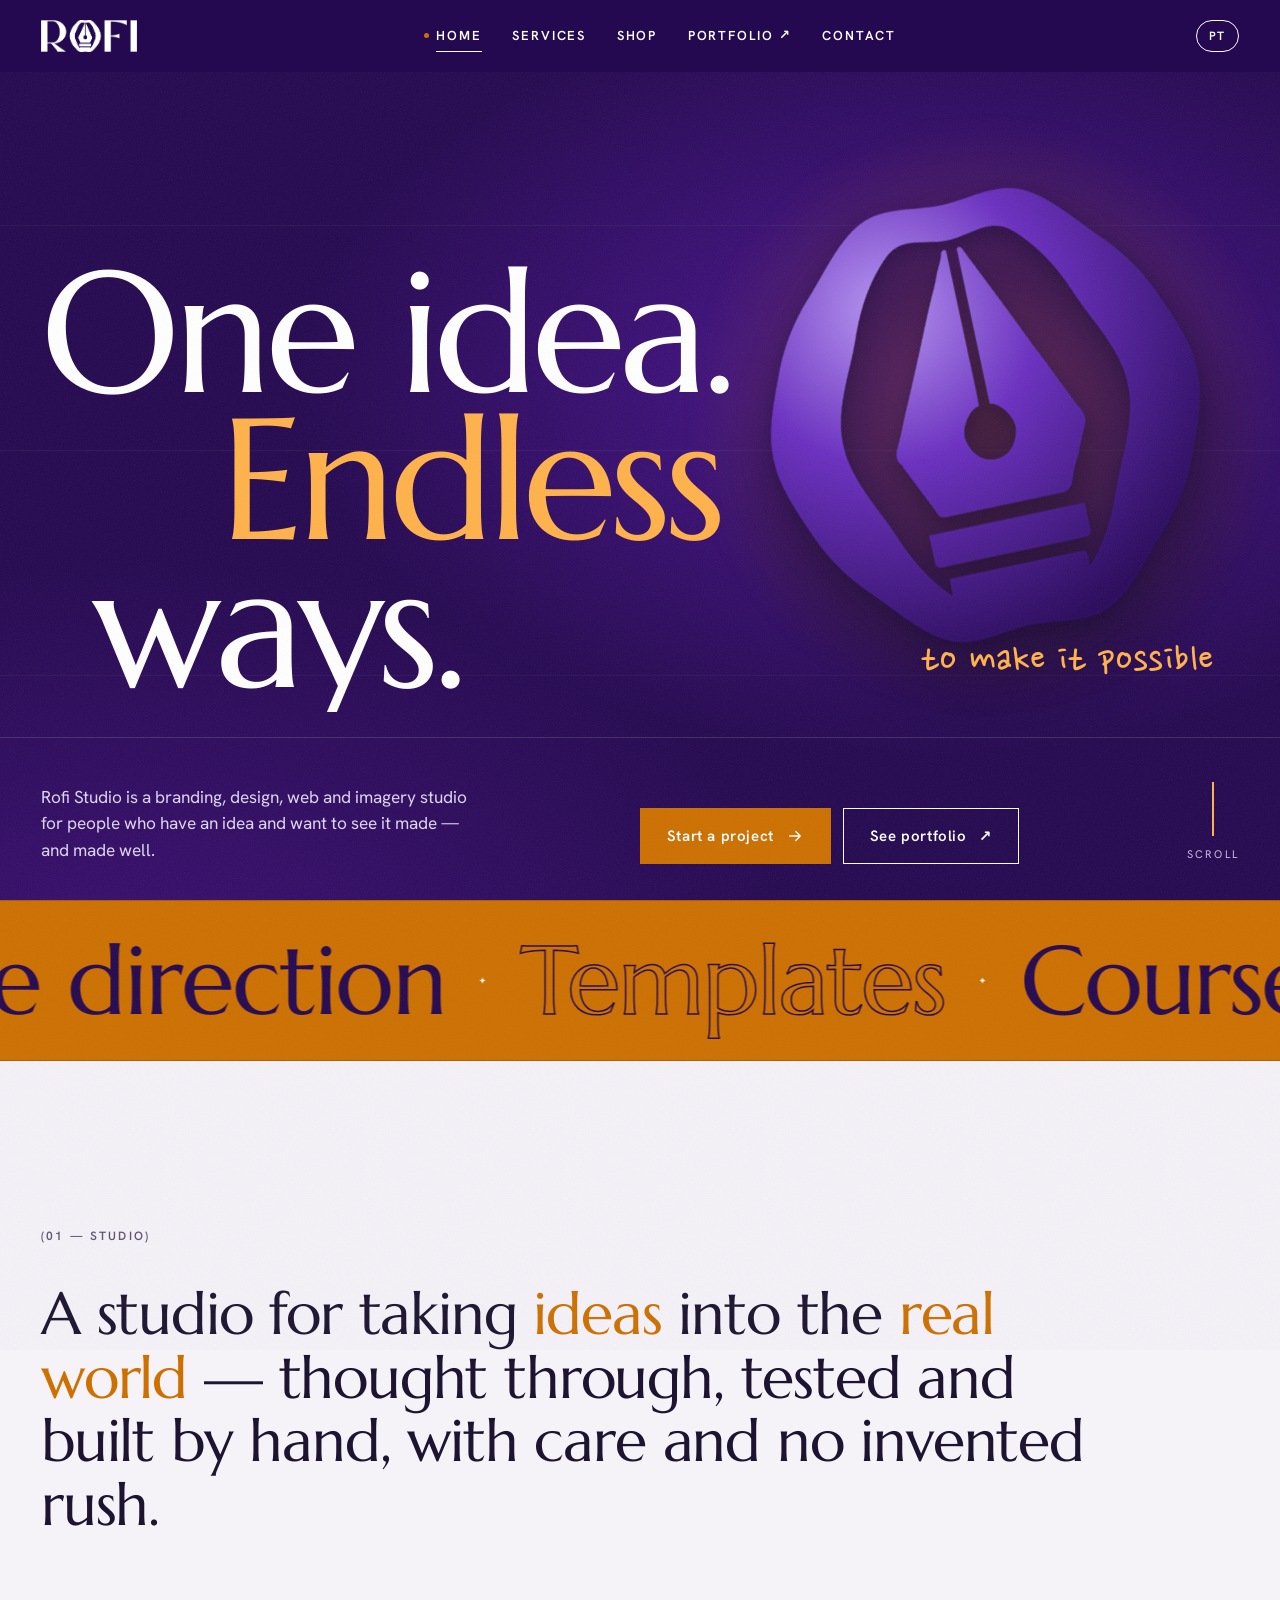
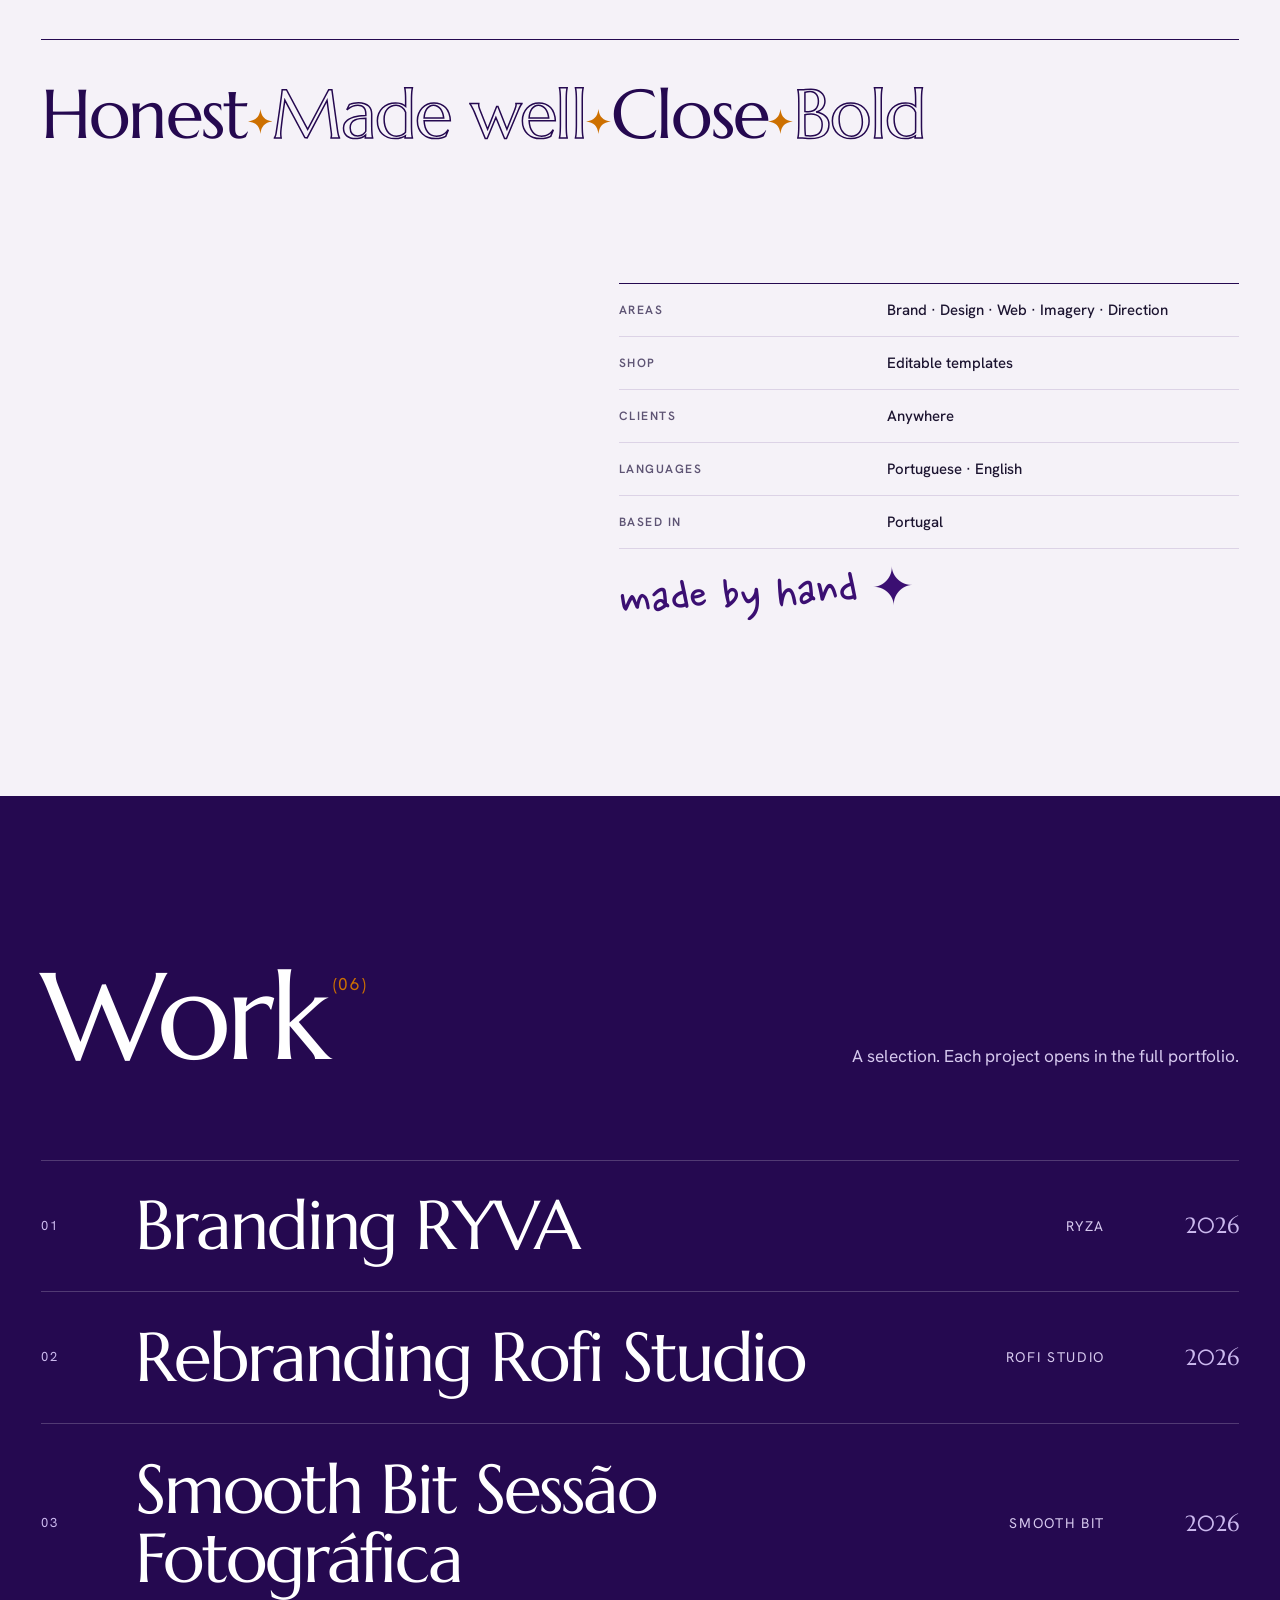
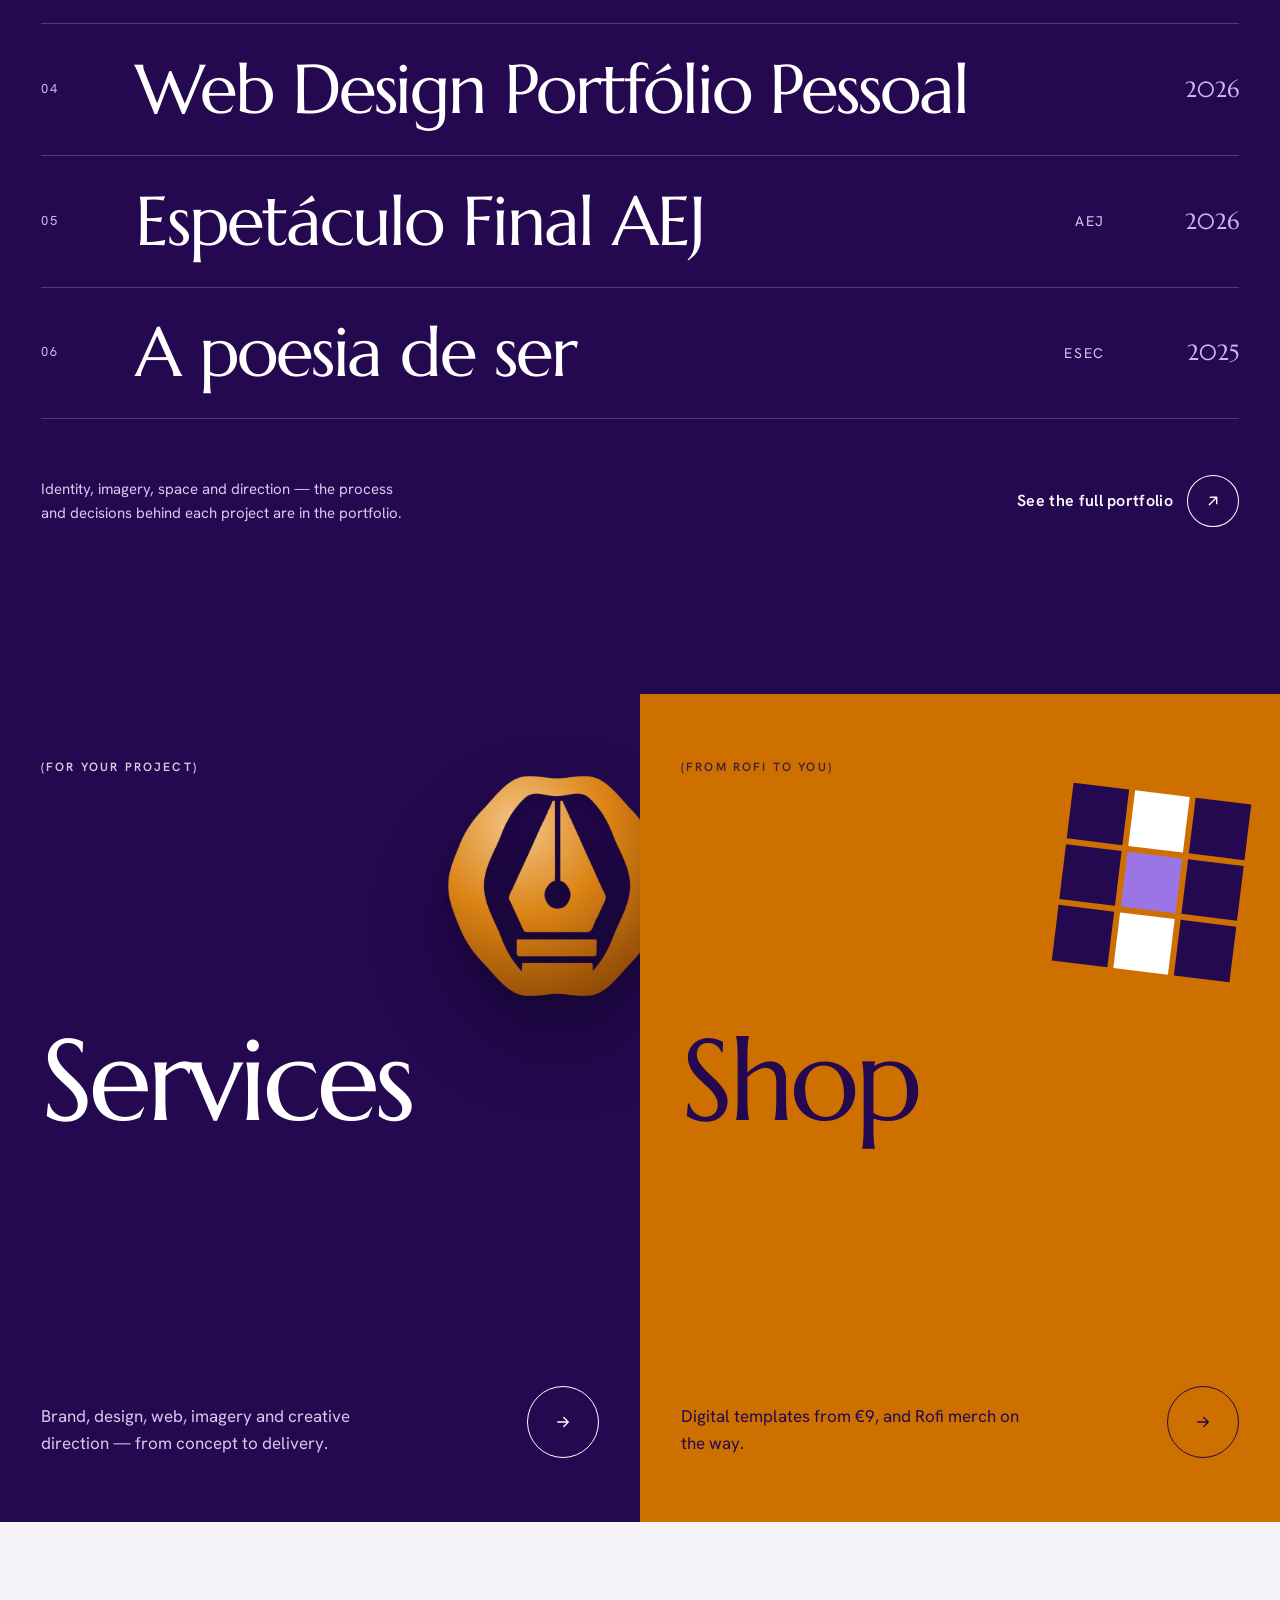
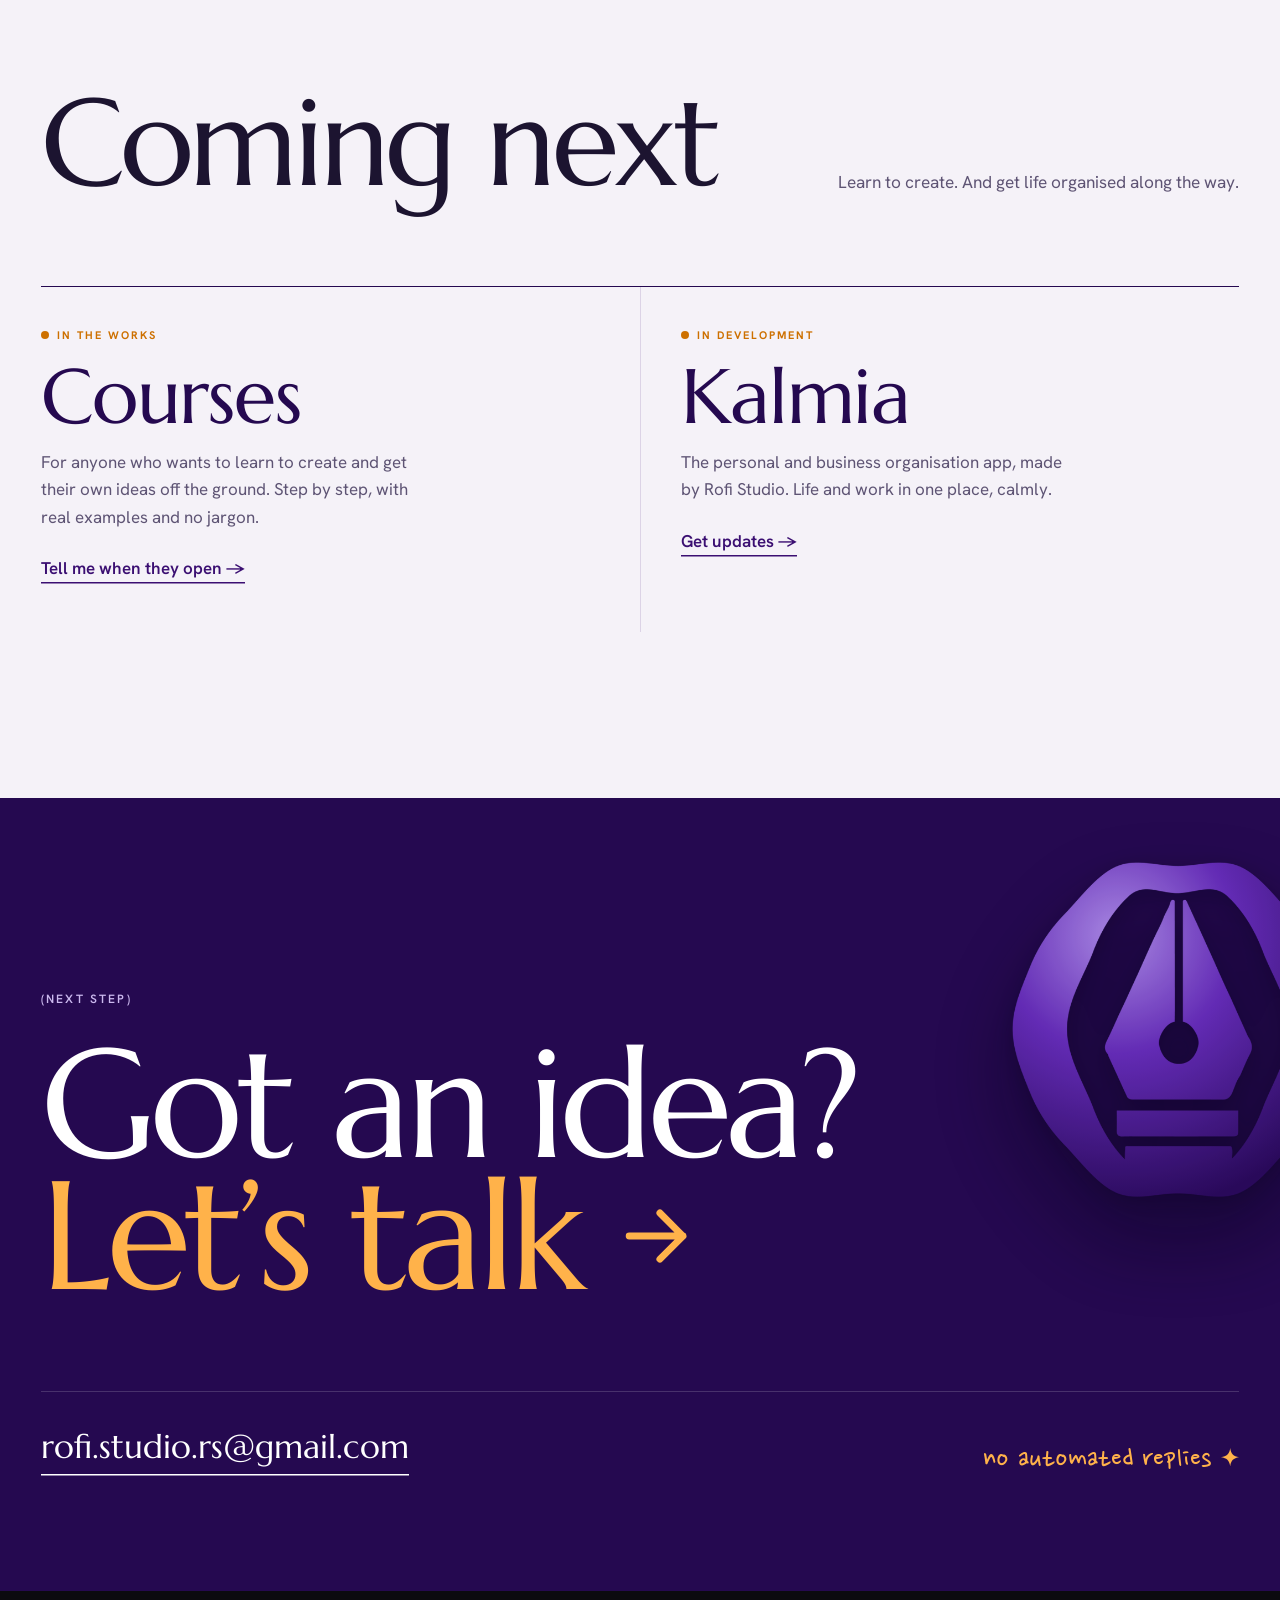
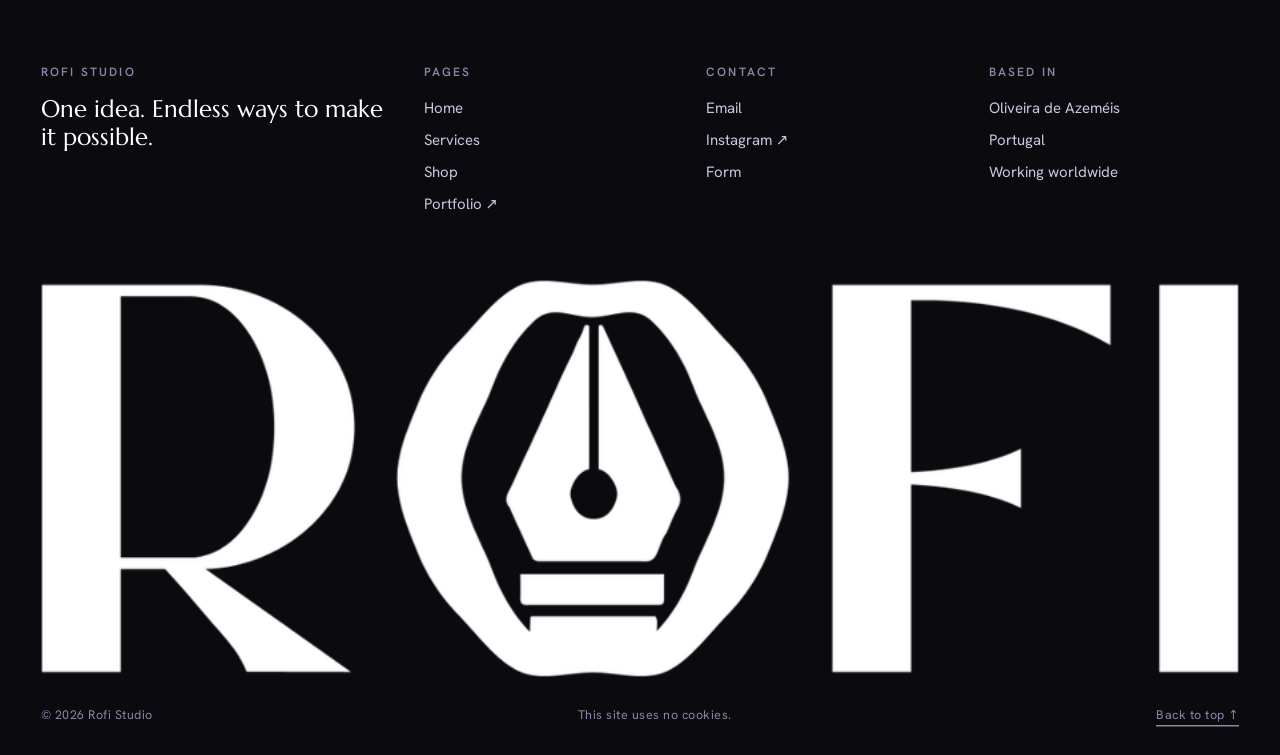
==== index.html @ 5f757df0 "Usar o email do estúdio: rofi.studio.rs@gmail.com Co-Authored-By: Claude Opus 5.5 <noreply@anthropic" ====
<!doctype html>
<html lang="pt" data-pagina="inicio">
<head>
  <meta charset="utf-8">
  <meta name="viewport" content="width=device-width, initial-scale=1, viewport-fit=cover">
  <title>Rofi Studio · Design, marca e web</title>
  <meta name="description" content="Rofi Studio é um estúdio de design, marca e web para quem tem uma ideia e a quer ver feita — e bem feita.">
  <meta name="theme-color" content="#250950">

  <meta property="og:type" content="website">
  <meta property="og:site_name" content="Rofi Studio">
  <meta property="og:title" content="Rofi Studio · Design, marca e web">
  <meta property="og:description" content="Rofi Studio é um estúdio de design, marca e web para quem tem uma ideia e a quer ver feita — e bem feita.">
  <meta property="og:image" content="https://rofistudios.com/assets/og-image.jpg">
  <meta name="twitter:card" content="summary_large_image">

  <link rel="icon" type="image/png" sizes="32x32" href="assets/favicon-32.png">
  <link rel="apple-touch-icon" href="assets/apple-touch-icon.png">

  <link rel="preconnect" href="https://fonts.googleapis.com">
  <link rel="preconnect" href="https://fonts.gstatic.com" crossorigin>
  <link rel="stylesheet" href="https://fonts.googleapis.com/css2?family=Marcellus&family=Hanken+Grotesk:wght@400;500;600;700&family=Nanum+Pen+Script&display=swap">
  <link rel="stylesheet" href="css/style.css">
  <script src="js/main.js" defer></script>
</head>
<body>

<svg width="0" height="0" style="position:absolute" aria-hidden="true">
  <defs>
    <symbol id="spark" viewBox="0 0 24 24"><path fill="currentColor" d="M12 0C12.9 7.6 16.4 11.1 24 12 16.4 12.9 12.9 16.4 12 24 11.1 16.4 7.6 12.9 0 12 7.6 11.1 11.1 7.6 12 0Z"/></symbol>
    <symbol id="seta" viewBox="0 0 24 24"><path fill="none" stroke="currentColor" stroke-width="1.8" stroke-linecap="round" stroke-linejoin="round" d="M5 12h14M13 6l6 6-6 6"/></symbol>
  </defs>
</svg>

<a class="skip" href="#main"><span data-l="pt">Saltar para o conteúdo</span><span data-l="en">Skip to content</span></a>

<header class="topo" id="topo" data-tema="escuro">
  <div class="topo-in">
    <a href="index.html" class="marca" aria-label="Rofi Studio — início"><span class="logo word" aria-hidden="true"></span></a>
    <nav class="menu" id="menu" aria-label="Principal">
      <a href="index.html" aria-current="page"><span class="m-n">01</span><span data-l="pt">Início</span><span data-l="en">Home</span></a>
      <a href="servicos.html"><span class="m-n">02</span><span data-l="pt">Serviços</span><span data-l="en">Services</span></a>
      <a href="loja.html"><span class="m-n">03</span><span data-l="pt">Loja</span><span data-l="en">Shop</span></a>
      <a href="https://portfoliorenatasofia.framer.website" target="_blank" rel="noopener"><span class="m-n">04</span>Portfolio <span class="seta-ext" aria-hidden="true">↗</span></a>
      <a href="contacto.html"><span class="m-n">05</span><span data-l="pt">Contacto</span><span data-l="en">Contact</span></a>
    </nav>
    <div class="topo-acoes">
      <button class="lingua" type="button" id="lingua" aria-label="Switch to English"><span class="on-pt">EN</span><span class="on-en">PT</span></button>
      <button class="burger" type="button" id="burger" aria-expanded="false" aria-controls="menu" aria-label="Menu"><span></span><span></span></button>
    </div>
  </div>
</header>

<div class="cursor" id="cursor" aria-hidden="true"><span><span data-l="pt">Ver</span><span data-l="en">View</span></span></div>

<main id="main">

<!-- ============ HERO ============ -->
<section class="hero" data-tema="escuro" data-hero>
  <div class="hero-fundo" aria-hidden="true"></div>
  <div class="hero-nib" data-tilt aria-hidden="true">
    <div class="hero-halo"></div>
    <div class="nib3d"><span class="logo sym"></span></div>
  </div>

  <h1 class="hero-titulo">
    <span data-l="pt"><span class="linha"><span>Uma ideia.</span></span><span class="linha l2"><span>Infinitas</span></span><span class="linha l3"><span>formas.</span></span></span>
    <span data-l="en"><span class="linha"><span>One idea.</span></span><span class="linha l2"><span>Endless</span></span><span class="linha l3"><span>ways.</span></span></span>
    <span class="mao entra"><span data-l="pt">de a tornar possível</span><span data-l="en">to make it possible</span></span>
  </h1>

  <div class="hero-base entra">
    <p class="lead"><span data-l="pt">A Rofi Studio é um estúdio de marca, design, web e imagem para quem tem uma ideia e a quer ver feita — e bem feita.</span><span data-l="en">Rofi Studio is a branding, design, web and imagery studio for people who have an idea and want to see it made — and made well.</span></p>
    <div class="hero-cta">
      <a href="contacto.html" class="btn btn-laranja"><span data-l="pt">Começar um projeto</span><span data-l="en">Start a project</span> <svg class="i" aria-hidden="true"><use href="#seta"/></svg></a>
      <a href="https://portfoliorenatasofia.framer.website" target="_blank" rel="noopener" class="btn btn-contorno"><span data-l="pt">Ver portfolio</span><span data-l="en">See portfolio</span> <span aria-hidden="true">↗</span></a>
    </div>
    <div class="scroll-ind" aria-hidden="true"><i></i>scroll</div>
  </div>
</section>

<div class="faixa" data-tema="laranja" aria-hidden="true">
  <div class="faixa-pista" data-faixa>
    <div class="faixa-grupo"><span class="faixa-item"><span data-l="pt">Marca</span><span data-l="en">Brand</span></span><svg class="spark" aria-hidden="true"><use href="#spark"/></svg><span class="faixa-item contorno"><span data-l="pt">Design</span><span data-l="en">Design</span></span><svg class="spark" aria-hidden="true"><use href="#spark"/></svg><span class="faixa-item"><span data-l="pt">Web</span><span data-l="en">Web</span></span><svg class="spark" aria-hidden="true"><use href="#spark"/></svg><span class="faixa-item contorno"><span data-l="pt">Imagem</span><span data-l="en">Imagery</span></span><svg class="spark" aria-hidden="true"><use href="#spark"/></svg><span class="faixa-item"><span data-l="pt">Direção criativa</span><span data-l="en">Creative direction</span></span><svg class="spark" aria-hidden="true"><use href="#spark"/></svg><span class="faixa-item contorno"><span data-l="pt">Templates</span><span data-l="en">Templates</span></span><svg class="spark" aria-hidden="true"><use href="#spark"/></svg><span class="faixa-item"><span data-l="pt">Cursos</span><span data-l="en">Courses</span></span><svg class="spark" aria-hidden="true"><use href="#spark"/></svg></div><div class="faixa-grupo"><span class="faixa-item"><span data-l="pt">Marca</span><span data-l="en">Brand</span></span><svg class="spark" aria-hidden="true"><use href="#spark"/></svg><span class="faixa-item contorno"><span data-l="pt">Design</span><span data-l="en">Design</span></span><svg class="spark" aria-hidden="true"><use href="#spark"/></svg><span class="faixa-item"><span data-l="pt">Web</span><span data-l="en">Web</span></span><svg class="spark" aria-hidden="true"><use href="#spark"/></svg><span class="faixa-item contorno"><span data-l="pt">Imagem</span><span data-l="en">Imagery</span></span><svg class="spark" aria-hidden="true"><use href="#spark"/></svg><span class="faixa-item"><span data-l="pt">Direção criativa</span><span data-l="en">Creative direction</span></span><svg class="spark" aria-hidden="true"><use href="#spark"/></svg><span class="faixa-item contorno"><span data-l="pt">Templates</span><span data-l="en">Templates</span></span><svg class="spark" aria-hidden="true"><use href="#spark"/></svg><span class="faixa-item"><span data-l="pt">Cursos</span><span data-l="en">Courses</span></span><svg class="spark" aria-hidden="true"><use href="#spark"/></svg></div>
  </div>
</div>

<!-- ============ ESTÚDIO / MANIFESTO ============ -->
<section class="sec manifesto wrap" data-tema="claro" id="estudio">
  <span class="rotulo par"><span data-l="pt">01 — Estúdio</span><span data-l="en">01 — Studio</span></span>
  <p class="manifesto-txt" data-palavras>
    <span data-l="pt">Um estúdio para levar <b>ideias</b> até ao <b>mundo real</b> — pensadas, experimentadas e construídas à mão, com cuidado e sem pressa inventada.</span><span data-l="en">A studio for taking <b>ideas</b> into the <b>real world</b> — thought through, tested and built by hand, with care and no invented rush.</span>
  </p>

  <p class="valores-linha rv" aria-label="Valores">
    <span data-l="pt">Honesta<svg class="spark" aria-hidden="true"><use href="#spark"/></svg><span class="ct">Com qualidade</span><svg class="spark" aria-hidden="true"><use href="#spark"/></svg>Próxima<svg class="spark" aria-hidden="true"><use href="#spark"/></svg><span class="ct">Ousada</span></span><span data-l="en">Honest<svg class="spark" aria-hidden="true"><use href="#spark"/></svg><span class="ct">Made well</span><svg class="spark" aria-hidden="true"><use href="#spark"/></svg>Close<svg class="spark" aria-hidden="true"><use href="#spark"/></svg><span class="ct">Bold</span></span>
  </p>

  <div class="manifesto-grade">
    <div class="rv">
      <dl class="ficha">
        <div><dt><span data-l="pt">Áreas</span><span data-l="en">Areas</span></dt><dd><span data-l="pt">Marca · Design · Web · Imagem · Direção</span><span data-l="en">Brand · Design · Web · Imagery · Direction</span></dd></div>
        <div><dt><span data-l="pt">Loja</span><span data-l="en">Shop</span></dt><dd><span data-l="pt">Templates editáveis</span><span data-l="en">Editable templates</span></dd></div>
        <div><dt><span data-l="pt">Clientes</span><span data-l="en">Clients</span></dt><dd><span data-l="pt">Em qualquer país</span><span data-l="en">Anywhere</span></dd></div>
        <div><dt><span data-l="pt">Línguas</span><span data-l="en">Languages</span></dt><dd><span data-l="pt">Português · Inglês</span><span data-l="en">Portuguese · English</span></dd></div>
        <div><dt><span data-l="pt">Base</span><span data-l="en">Based in</span></dt><dd>Portugal</dd></div>
      </dl>
      <span class="mao assina"><span data-l="pt">feito à mão ✦</span><span data-l="en">made by hand ✦</span></span>
    </div>
  </div>
</section>

<!-- ============ TRABALHO ============ -->
<section class="sec trabalho wrap" data-tema="escuro" id="trabalho">
  <div class="sec-cab">
    <h2 class="sec-titulo rv"><span data-l="pt">Trabalho</span><span data-l="en">Work</span><sup id="proj-total">(06)</sup></h2>
    <p class="lead rv"><span data-l="pt">Uma seleção. Cada projeto abre no portfolio completo.</span><span data-l="en">A selection. Each project opens in the full portfolio.</span></p>
  </div>
  <ul class="projetos" id="projetos">
      <li><a class="proj rv" href="https://portfoliorenatasofia.framer.website/trabalhos/branding-ryva" target="_blank" rel="noopener" data-img="https://framerusercontent.com/images/N3KmgN2YVty2j3d4TCJsdJpMw4.jpg?width=2100&height=1250" data-sf="0" data-nome="Branding RYVA">
        <span class="proj-n">01</span>
        <span class="proj-nome">Branding RYVA</span>
        <span class="proj-cli">RYZA</span>
        <span class="proj-ano">2026</span>
        <span class="proj-thumb" aria-hidden="true"><img src="https://framerusercontent.com/images/N3KmgN2YVty2j3d4TCJsdJpMw4.jpg?width=2100&height=1250" alt="" onload="this.parentNode.classList.add('ok')" onerror="this.parentNode.remove()"></span>
      </a></li>
      <li><a class="proj rv" href="https://portfoliorenatasofia.framer.website/trabalhos/rebranding-rofi-studio" target="_blank" rel="noopener" data-img="https://framerusercontent.com/images/7igtA5cpIRE30ThVAf9Gwgc.png?width=1502&height=1047" data-sf="1" data-nome="Rebranding Rofi Studio">
        <span class="proj-n">02</span>
        <span class="proj-nome">Rebranding Rofi Studio</span>
        <span class="proj-cli">ROFI STUDIO</span>
        <span class="proj-ano">2026</span>
        <span class="proj-thumb" aria-hidden="true"><img src="https://framerusercontent.com/images/7igtA5cpIRE30ThVAf9Gwgc.png?width=1502&height=1047" alt="" onload="this.parentNode.classList.add('ok')" onerror="this.parentNode.remove()"></span>
      </a></li>
      <li><a class="proj rv" href="https://portfoliorenatasofia.framer.website/trabalhos/smooth-bit-sess%C3%A3o-fotogr%C3%A1fica" target="_blank" rel="noopener" data-img="https://framerusercontent.com/images/0kczSGNN7tO1MlrxrAd79JEoqKQ.png?width=3465&height=5197" data-sf="2" data-nome="Smooth Bit Sessão Fotográfica">
        <span class="proj-n">03</span>
        <span class="proj-nome">Smooth Bit Sessão Fotográfica</span>
        <span class="proj-cli">Smooth Bit</span>
        <span class="proj-ano">2026</span>
        <span class="proj-thumb" aria-hidden="true"><img src="https://framerusercontent.com/images/0kczSGNN7tO1MlrxrAd79JEoqKQ.png?width=3465&height=5197" alt="" onload="this.parentNode.classList.add('ok')" onerror="this.parentNode.remove()"></span>
      </a></li>
      <li><a class="proj rv" href="https://portfoliorenatasofia.framer.website/trabalhos/web-design-portf%C3%B3lio-pessoal" target="_blank" rel="noopener" data-img="https://framerusercontent.com/images/1mCaH7WMS4WavHiuj3KrHyPPNY.jpg?width=1616&height=1264" data-sf="3" data-nome="Web Design Portfólio Pessoal">
        <span class="proj-n">04</span>
        <span class="proj-nome">Web Design Portfólio Pessoal</span>
        <span class="proj-cli"></span>
        <span class="proj-ano">2026</span>
        <span class="proj-thumb" aria-hidden="true"><img src="https://framerusercontent.com/images/1mCaH7WMS4WavHiuj3KrHyPPNY.jpg?width=1616&height=1264" alt="" onload="this.parentNode.classList.add('ok')" onerror="this.parentNode.remove()"></span>
      </a></li>
      <li><a class="proj rv" href="https://portfoliorenatasofia.framer.website/trabalhos/espet%C3%A1culo-final-aej" target="_blank" rel="noopener" data-img="https://framerusercontent.com/images/TTc5IaSW4tPL6kYFdLKhCrPWwo.jpeg?width=1600&height=900" data-sf="4" data-nome="Espetáculo Final AEJ">
        <span class="proj-n">05</span>
        <span class="proj-nome">Espetáculo Final AEJ</span>
        <span class="proj-cli">AEJ</span>
        <span class="proj-ano">2026</span>
        <span class="proj-thumb" aria-hidden="true"><img src="https://framerusercontent.com/images/TTc5IaSW4tPL6kYFdLKhCrPWwo.jpeg?width=1600&height=900" alt="" onload="this.parentNode.classList.add('ok')" onerror="this.parentNode.remove()"></span>
      </a></li>
      <li><a class="proj rv" href="https://portfoliorenatasofia.framer.website/trabalhos/a-poesia-de-ser" target="_blank" rel="noopener" data-img="https://framerusercontent.com/images/leFeuOyzMDCYKJ9ry8gRwAnWOqk.jpg?width=4854&height=2730" data-sf="5" data-nome="A poesia de ser">
        <span class="proj-n">06</span>
        <span class="proj-nome">A poesia de ser</span>
        <span class="proj-cli">ESEC</span>
        <span class="proj-ano">2025</span>
        <span class="proj-thumb" aria-hidden="true"><img src="https://framerusercontent.com/images/leFeuOyzMDCYKJ9ry8gRwAnWOqk.jpg?width=4854&height=2730" alt="" onload="this.parentNode.classList.add('ok')" onerror="this.parentNode.remove()"></span>
      </a></li>
  </ul>
  <div class="trabalho-fim rv">
    <p><span data-l="pt">Identidade, imagem, espaço e direção — o processo e as decisões de cada projeto estão no portfolio.</span><span data-l="en">Identity, imagery, space and direction — the process and decisions behind each project are in the portfolio.</span></p>
    <a class="link-seta externo" href="https://portfoliorenatasofia.framer.website" target="_blank" rel="noopener"><span data-l="pt">Ver o portfolio completo</span><span data-l="en">See the full portfolio</span><span class="circ"><svg class="i" aria-hidden="true"><use href="#seta"/></svg></span></a>
  </div>
  <div class="preview" id="preview" aria-hidden="true"></div>
</section>

<!-- ============ PORTAS ============ -->
<section class="portas" aria-label="Serviços e loja">
  <a class="porta p-serv" href="servicos.html" data-tema="escuro" data-cursor="Ver">
    <span class="rotulo par"><span data-l="pt">Para o seu projeto</span><span data-l="en">For your project</span></span>
    <div class="nib3d laranja" aria-hidden="true"><span class="logo sym"></span></div>
    <div>
      <h2 class="porta-titulo"><span data-l="pt">Serviços</span><span data-l="en">Services</span></h2>
    </div>
    <div class="porta-base">
      <p><span data-l="pt">Marca, design, web, imagem e direção criativa — do conceito à entrega.</span><span data-l="en">Brand, design, web, imagery and creative direction — from concept to delivery.</span></p>
      <span class="circ"><svg class="i" aria-hidden="true"><use href="#seta"/></svg></span>
    </div>
  </a>
  <a class="porta p-loja" href="loja.html" data-tema="laranja">
    <span class="rotulo par"><span data-l="pt">Da Rofi para si</span><span data-l="en">From Rofi to you</span></span>
    <div class="grelha-deco" aria-hidden="true"><span></span><span></span><span></span><span></span><span></span><span></span><span></span><span></span><span></span></div>
    <div>
      <h2 class="porta-titulo"><span data-l="pt">Loja</span><span data-l="en">Shop</span></h2>
    </div>
    <div class="porta-base">
      <p><span data-l="pt">Templates digitais desde 9 € e merch da Rofi a caminho.</span><span data-l="en">Digital templates from €9, and Rofi merch on the way.</span></p>
      <span class="circ"><svg class="i" aria-hidden="true"><use href="#seta"/></svg></span>
    </div>
  </a>
</section>

<!-- ============ A SEGUIR ============ -->
<section class="sec wrap" data-tema="claro">
  <div class="sec-cab">
    <h2 class="sec-titulo rv"><span data-l="pt">A seguir</span><span data-l="en">Coming next</span></h2>
    <p class="lead rv" style="color:var(--suave)"><span data-l="pt">Aprender a criar. E arrumar a vida pelo meio.</span><span data-l="en">Learn to create. And get life organised along the way.</span></p>
  </div>
  <div class="seguir">
    <div class="seguir-item rv">
      <span class="etiqueta"><span data-l="pt">Em preparação</span><span data-l="en">In the works</span></span>
      <h3><span data-l="pt">Cursos</span><span data-l="en">Courses</span></h3>
      <p><span data-l="pt">Para quem quer aprender a criar e a pôr as próprias ideias de pé. Passo a passo, com exemplos reais e sem jargão.</span><span data-l="en">For anyone who wants to learn to create and get their own ideas off the ground. Step by step, with real examples and no jargon.</span></p>
      <a class="sublinha" href="mailto:rofi.studio.rs@gmail.com?subject=Cursos%20Rofi%20Studio%20-%20quero%20saber%20quando%20abrem" data-assunto-en="Rofi Studio courses - let me know when they open"><span data-l="pt">Receber aviso quando abrirem →</span><span data-l="en">Tell me when they open →</span></a>
    </div>
    <div class="seguir-item rv">
      <span class="etiqueta"><span data-l="pt">Em desenvolvimento</span><span data-l="en">In development</span></span>
      <h3>Kalmia</h3>
      <p><span data-l="pt">A app de organização pessoal e de negócio, criada pela Rofi Studio. Para ter a vida e o trabalho no mesmo sítio, com calma.</span><span data-l="en">The personal and business organisation app, made by Rofi Studio. Life and work in one place, calmly.</span></p>
      <a class="sublinha" href="mailto:rofi.studio.rs@gmail.com?subject=Kalmia%20-%20quero%20experimentar" data-assunto-en="Kalmia - I'd like to try it"><span data-l="pt">Receber novidades →</span><span data-l="en">Get updates →</span></a>
    </div>
  </div>
</section>

<!-- ============ CHAMADA FINAL ============ -->
<section class="chamada wrap" data-tema="escuro">
  <div class="nib3d flutua" aria-hidden="true"><span class="logo sym"></span></div>
  <span class="rotulo par rv"><span data-l="pt">Próximo passo</span><span data-l="en">Next step</span></span>
  <h2 class="chamada-titulo rv">
    <span data-l="pt">Tem uma ideia?</span><span data-l="en">Got an idea?</span><br>
    <a href="contacto.html"><span data-l="pt">Vamos conversar</span><span data-l="en">Let’s talk</span><svg aria-hidden="true"><use href="#seta"/></svg></a>
  </h2>
  <div class="chamada-base rv">
    <a class="chamada-mail sublinha" href="mailto:rofi.studio.rs@gmail.com">rofi.studio.rs@gmail.com</a>
    <span class="mao"><span data-l="pt">sem respostas automáticas</span><span data-l="en">no automated replies</span> <svg class="spark" aria-hidden="true"><use href="#spark"/></svg></span>
  </div>
</section>

</main>

<footer class="rodape" data-tema="preto">
  <div class="rodape-grade">
    <div>
      <span class="rotulo">Rofi Studio</span>
      <p><span data-l="pt">Uma ideia. Infinitas formas de a tornar possível.</span><span data-l="en">One idea. Endless ways to make it possible.</span></p>
    </div>
    <div>
      <span class="rotulo"><span data-l="pt">Páginas</span><span data-l="en">Pages</span></span>
      <ul>
        <li><a href="index.html"><span data-l="pt">Início</span><span data-l="en">Home</span></a></li>
        <li><a href="servicos.html"><span data-l="pt">Serviços</span><span data-l="en">Services</span></a></li>
        <li><a href="loja.html"><span data-l="pt">Loja</span><span data-l="en">Shop</span></a></li>
        <li><a href="https://portfoliorenatasofia.framer.website" target="_blank" rel="noopener">Portfolio ↗</a></li>
      </ul>
    </div>
    <div>
      <span class="rotulo"><span data-l="pt">Contacto</span><span data-l="en">Contact</span></span>
      <ul>
        <li><a href="mailto:rofi.studio.rs@gmail.com">Email</a></li>
        <li><a href="https://www.instagram.com/rofi.studio.rs/" target="_blank" rel="noopener">Instagram ↗</a></li>
        <li><a href="contacto.html"><span data-l="pt">Formulário</span><span data-l="en">Form</span></a></li>
      </ul>
    </div>
    <div>
      <span class="rotulo"><span data-l="pt">Base</span><span data-l="en">Based in</span></span>
      <ul>
        <li>Oliveira de Azeméis</li>
        <li>Portugal</li>
        <li><span data-l="pt">Para o mundo</span><span data-l="en">Working worldwide</span></li>
      </ul>
    </div>
  </div>
  <a href="index.html" class="rodape-marca" aria-label="Rofi Studio — início"><span class="logo word" aria-hidden="true"></span></a>
  <div class="rodape-fim">
    <span>© <span id="ano">2026</span> Rofi Studio</span>
    <span><span data-l="pt">Este site não usa cookies.</span><span data-l="en">This site uses no cookies.</span></span>
    <a href="#topo" class="sublinha"><span data-l="pt">Voltar ao topo ↑</span><span data-l="en">Back to top ↑</span></a>
  </div>
</footer>

</body>
</html>
---- css/style.css ----
/* =========================================================
   Rofi Studio — site (v2 · editorial + imersivo)
   Cores, letras e objetos seguem o Brand Book (set. 2026).
   ========================================================= */

:root{
  --noite:#250950; --noite-2:#170533; --violeta:#3B0F72; --marinho:#0E1653;
  --laranja:#CD7000; --laranja-claro:#FFB24A; --lilas:#CBB9EE; --lilas-2:#9B74E6;
  --preto:#0B0A0F; --branco:#FFFFFF;
  --papel:#F5F2F8; --papel-2:#ECE6F2; --linha:#DCD3E6; --texto:#1C1430; --suave:#5E5474;

  --f-display:"Marcellus","Cormorant Garamond",Georgia,serif;
  --f-body:"Hanken Grotesk","Segoe UI",system-ui,sans-serif;
  --f-mao:"Nanum Pen Script","Segoe Print",cursive;

  --gutter:clamp(16px,3.2vw,48px);
  --topo:72px;
  --ease:cubic-bezier(.2,.7,.1,1);

  --word:url("../assets/logo-word.png");
  --symbol:url("../assets/logo-symbol.png");
  --lockup:url("../assets/logo-lockup.png");

  color-scheme:light;
}

@view-transition{navigation:auto}
::view-transition-old(root){animation:vt-sai .35s var(--ease) both}
::view-transition-new(root){animation:vt-entra .55s var(--ease) both}
@keyframes vt-sai{to{opacity:0;transform:translateY(-12px)}}
@keyframes vt-entra{from{opacity:0;transform:translateY(24px)}}

*,*::before,*::after{box-sizing:border-box}
html{scroll-behavior:smooth;-webkit-text-size-adjust:100%}
body{margin:0;background:var(--papel);color:var(--texto);font-family:var(--f-body);font-size:17px;line-height:1.6;-webkit-font-smoothing:antialiased;overflow-x:hidden}
img{max-width:100%;display:block}
a{color:inherit}
h1,h2,h3{font-family:var(--f-display);font-weight:400;line-height:.95;margin:0;letter-spacing:-.015em}
p{margin:0}
ol,ul{margin:0;padding:0;list-style:none}
em{font-style:normal}
button{font:inherit}
::selection{background:var(--laranja);color:#fff}
:focus-visible{outline:2px solid var(--laranja);outline-offset:4px}

/* grão: dá textura de papel impresso a tudo */
body::after{content:"";position:fixed;inset:-50%;z-index:90;pointer-events:none;opacity:.07;background-image:url("data:image/svg+xml,%3Csvg xmlns='http://www.w3.org/2000/svg' width='200' height='200'%3E%3Cfilter id='n'%3E%3CfeTurbulence type='fractalNoise' baseFrequency='.85' numOctaves='3' stitchTiles='stitch'/%3E%3C/filter%3E%3Crect width='100%25' height='100%25' filter='url(%23n)'/%3E%3C/svg%3E")}

.wrap{padding-inline:var(--gutter)}

/* ---------- idioma ---------- */
html[lang="pt"] [data-l="en"],
html[lang="en"] [data-l="pt"]{display:none!important}
html[lang="pt"] .on-en,html[lang="en"] .on-pt{display:none}

/* ---------- logótipos (máscara) ---------- */
.logo{display:block;background:currentColor;-webkit-mask:var(--lockup) center/contain no-repeat;mask:var(--lockup) center/contain no-repeat;aspect-ratio:900/453}
.logo.word{-webkit-mask-image:var(--word);mask-image:var(--word);aspect-ratio:900/298}
.logo.sym{-webkit-mask-image:var(--symbol);mask-image:var(--symbol);aspect-ratio:600/605}

/* ---------- objetos ---------- */
.nib3d{filter:drop-shadow(0 40px 40px rgba(10,2,30,.5)) drop-shadow(0 8px 10px rgba(10,2,30,.35))}
.nib3d .logo{background:radial-gradient(circle at 32% 22%,#B695F2 0%,#6A2FC0 34%,#2A0A5C 80%)}
.nib3d.laranja .logo{background:radial-gradient(circle at 32% 22%,#FFD08A 0%,#E58A12 40%,#8A4600 88%)}
.nib3d.branco .logo{background:radial-gradient(circle at 30% 20%,#FFFFFF 0%,#EDE6F7 50%,#BBAED3 100%)}
.spark{display:inline-block;width:.6em;height:.6em;vertical-align:.08em}
.mao{font-family:var(--f-mao);line-height:1;color:var(--laranja)}
.i{width:18px;height:18px;flex:none}

/* ---------- utilitários de texto ---------- */
.rotulo{font-size:12px;letter-spacing:.18em;text-transform:uppercase;font-weight:600}
.rotulo.par::before{content:"("}
.rotulo.par::after{content:")"}
.lead{font-size:clamp(17px,1.35vw,20px);line-height:1.55;max-width:44ch}

/* ---------- links e botões ---------- */
.link-seta{display:inline-flex;align-items:center;gap:14px;text-decoration:none;font-weight:600;font-size:16px;letter-spacing:.02em}
.link-seta .circ{width:52px;height:52px;border-radius:50%;border:1.5px solid currentColor;display:grid;place-items:center;transition:background-color .35s var(--ease),color .35s var(--ease),transform .35s var(--ease)}
.link-seta:hover .circ{background:var(--laranja);border-color:var(--laranja);color:#fff;transform:rotate(-45deg)}
.link-seta.externo .circ{transform:rotate(-45deg)}
.link-seta.externo:hover .circ{transform:rotate(0)}
.sublinha{text-decoration:none;background:linear-gradient(currentColor,currentColor) 0 100%/100% 1.5px no-repeat;transition:background-size .4s var(--ease);padding-bottom:2px}
.sublinha:hover{background-size:0 1.5px;background-position:100% 100%}

.btn{display:inline-flex;align-items:center;gap:12px;font:600 15px/1 var(--f-body);letter-spacing:.04em;text-decoration:none;padding:18px 26px;border:1.5px solid transparent;cursor:pointer;position:relative;overflow:hidden;isolation:isolate;transition:color .35s var(--ease),border-color .35s var(--ease)}
.btn::before{content:"";position:absolute;inset:0;z-index:-1;transform:translateY(101%);transition:transform .45s var(--ease)}
.btn:hover::before{transform:none}
.btn .i{transition:transform .35s var(--ease)}
.btn:hover .i{transform:translateX(4px)}
.btn-laranja{background:var(--laranja);color:#fff}
.btn-laranja::before{background:var(--noite)}
.btn-contorno{border-color:currentColor}
.btn-contorno::before{background:#fff}
.btn-contorno:hover{color:var(--noite);border-color:#fff}

.skip{position:absolute;left:12px;top:-60px;z-index:200;background:var(--laranja);color:#fff;padding:10px 16px;text-decoration:none;font-weight:600}
.skip:focus{top:12px}

/* =========================================================
   CABEÇALHO — muda de cor conforme a secção por baixo
   ========================================================= */
.topo{position:fixed;inset:0 0 auto 0;z-index:100;height:var(--topo);color:#fff;--fundo:rgba(37,9,80,.82);transition:color .4s var(--ease)}
.topo::before{content:"";position:absolute;inset:0;background:var(--fundo);-webkit-backdrop-filter:blur(14px);backdrop-filter:blur(14px);opacity:0;transition:opacity .4s var(--ease),background-color .4s var(--ease)}
.topo.rolou::before{opacity:1}
.topo[data-tema="claro"]{color:var(--noite);--fundo:rgba(245,242,248,.84)}
.topo[data-tema="laranja"]{color:var(--noite);--fundo:rgba(205,112,0,.9)}
.topo[data-tema="preto"]{--fundo:rgba(11,10,15,.85)}
.topo-in{position:relative;height:100%;display:flex;align-items:center;justify-content:space-between;gap:24px;padding-inline:var(--gutter)}
.marca{display:block;width:96px;color:inherit}
.menu{display:flex;align-items:center;gap:clamp(18px,2.4vw,36px)}
.menu a{text-decoration:none;font-size:13px;font-weight:600;letter-spacing:.14em;text-transform:uppercase;position:relative;padding:6px 0}
.menu a::after{content:"";position:absolute;left:0;right:0;bottom:0;height:1.5px;background:currentColor;transform:scaleX(0);transform-origin:right;transition:transform .4s var(--ease)}
.menu a:hover::after,.menu a[aria-current="page"]::after{transform:scaleX(1);transform-origin:left}
.menu a[aria-current="page"]::before{content:"";position:absolute;left:-12px;top:50%;width:5px;height:5px;margin-top:-2.5px;border-radius:50%;background:var(--laranja)}
.menu .m-n{display:none}
.menu .seta-ext{display:inline-block;transform:translateY(-1px)}
.topo-acoes{display:flex;align-items:center;gap:10px}
.lingua{font:600 12px/1 var(--f-body);letter-spacing:.14em;color:inherit;background:transparent;border:1.5px solid currentColor;border-radius:999px;padding:9px 12px;cursor:pointer}
.lingua:hover{background:var(--laranja);border-color:var(--laranja);color:#fff}
.burger{display:none;width:46px;height:46px;border:0;background:transparent;color:inherit;cursor:pointer;position:relative}
.burger span{position:absolute;left:10px;right:10px;height:2px;background:currentColor;transition:transform .4s var(--ease),top .4s var(--ease)}
.burger span:first-child{top:18px}
.burger span:last-child{top:27px}
.menu-aberto .burger span:first-child{top:22px;transform:rotate(45deg)}
.menu-aberto .burger span:last-child{top:22px;transform:rotate(-45deg)}

/* =========================================================
   CURSOR (só com rato)
   ========================================================= */
.cursor{position:fixed;left:0;top:0;z-index:150;pointer-events:none;width:12px;height:12px;margin:-6px 0 0 -6px;border-radius:50%;background:var(--laranja);transition:width .35s var(--ease),height .35s var(--ease),margin .35s var(--ease),background-color .35s var(--ease),opacity .3s;display:grid;place-items:center;opacity:0}
.cursor span{font:600 11px/1 var(--f-body);letter-spacing:.14em;text-transform:uppercase;color:#fff;opacity:0;transition:opacity .2s}
.cursor.ativo{opacity:1}
.cursor.grande{width:64px;height:64px;margin:-32px 0 0 -32px;background:rgba(205,112,0,.9)}
.cursor.grande span{opacity:1}
.cursor.link{width:40px;height:40px;margin:-20px 0 0 -20px;background:rgba(205,112,0,.35)}
@media (pointer:coarse),(prefers-reduced-motion:reduce){.cursor{display:none}}

/* =========================================================
   ANIMAÇÕES
   ========================================================= */
@media (prefers-reduced-motion:no-preference){
  .js .rv{opacity:0;transform:translateY(40px);transition:opacity 1s var(--ease),transform 1s var(--ease)}
  .js .rv.visto{opacity:1;transform:none}
  .js .rv-mask{clip-path:inset(100% 0 0 0);transition:clip-path 1.2s var(--ease)}
  .js .rv-mask.visto{clip-path:inset(0 0 0 0)}
  .js .linha > span{display:inline-block;transform:translateY(105%);transition:transform 1.2s var(--ease)}
  .js .pronto .linha > span{transform:none}
  .js .pronto .linha:nth-child(2) > span{transition-delay:.12s}
  .js .pronto .linha:nth-child(3) > span{transition-delay:.24s}
  .js .entra{opacity:0;transform:translateY(20px);transition:opacity 1s .6s var(--ease),transform 1s .6s var(--ease)}
  .js .pronto .entra{opacity:1;transform:none}
  .flutua{animation:flutua 7s ease-in-out infinite}
  .twinkle{animation:tw 3.2s ease-in-out infinite}
  .tinta path{stroke-dasharray:1600;stroke-dashoffset:1600;animation:draw 2.8s .5s var(--ease) forwards}
}
@keyframes flutua{50%{translate:0 -14px}}
@keyframes tw{50%{transform:scale(.6) rotate(25deg);opacity:.6}}
@keyframes draw{to{stroke-dashoffset:0}}
@keyframes rolar{to{transform:translateX(-50%)}}
@keyframes desce{0%{transform:scaleY(0);transform-origin:top}45%{transform:scaleY(1);transform-origin:top}55%{transform:scaleY(1);transform-origin:bottom}100%{transform:scaleY(0);transform-origin:bottom}}

.linha{display:block;overflow:hidden;padding-bottom:.06em;margin-bottom:-.06em}

/* =========================================================
   TEMAS DE SECÇÃO
   ========================================================= */
[data-tema="escuro"]{background:var(--noite);color:#fff}
[data-tema="claro"]{background:var(--papel);color:var(--texto)}
[data-tema="laranja"]{background:var(--laranja);color:var(--noite)}
[data-tema="preto"]{background:var(--preto);color:#fff}

/* =========================================================
   HERO — início
   ========================================================= */
.hero{position:relative;min-height:100svh;overflow:hidden;display:flex;flex-direction:column;justify-content:flex-end;padding:calc(var(--topo) + 40px) 0 0;isolation:isolate}
.hero-fundo{position:absolute;inset:0;z-index:-2;background:radial-gradient(70% 60% at 72% 42%,#4B1591 0%,rgba(59,15,114,.0) 70%),radial-gradient(90% 80% at 10% 110%,#3B0F72 0%,rgba(37,9,80,0) 60%),var(--noite)}
.hero-fundo::after{content:"";position:absolute;inset:0;background-image:linear-gradient(rgba(255,255,255,.05) 1px,transparent 1px);background-size:100% 25vh;mask-image:linear-gradient(transparent,#000 30%,#000 70%,transparent)}
.hero-nib{position:absolute;z-index:-1;right:6vw;top:50%;width:clamp(240px,34vw,560px);translate:0 -58%;perspective:900px}
.hero-nib .nib3d{transform:rotateX(var(--rx,0deg)) rotateY(var(--ry,0deg)) rotate(-12deg);transition:transform .8s var(--ease)}
.hero-halo{position:absolute;inset:-30%;z-index:-1;background:radial-gradient(circle,rgba(205,112,0,.35) 0%,rgba(205,112,0,0) 60%);filter:blur(10px)}
.hero-titulo{font-size:clamp(68px,13.4vw,250px);line-height:.86;letter-spacing:-.035em;padding-inline:var(--gutter);position:relative}
.hero-titulo .l2{padding-left:14vw;color:var(--laranja-claro)}
.hero-titulo .l3{padding-left:4vw}
.hero-titulo .mao{font-size:clamp(28px,3.4vw,60px);letter-spacing:0;color:var(--laranja-claro);position:absolute;right:calc(var(--gutter) + 2vw);bottom:.4em;transform:rotate(-4deg)}
.hero-base{display:grid;grid-template-columns:1.1fr 1fr auto;gap:28px;align-items:end;padding:44px var(--gutter) 36px;margin-top:4vh;border-top:1px solid rgba(255,255,255,.14)}
.hero-base .lead{color:#E0D6F3}
.hero-cta{display:flex;flex-wrap:wrap;gap:12px}
.scroll-ind{display:flex;flex-direction:column;align-items:center;gap:10px;font-size:11px;letter-spacing:.2em;text-transform:uppercase;color:var(--lilas)}
.scroll-ind i{display:block;width:1.5px;height:54px;background:rgba(255,255,255,.2);position:relative;overflow:hidden}
.scroll-ind i::after{content:"";position:absolute;inset:0;background:var(--laranja-claro);animation:desce 2.2s var(--ease) infinite}

/* ---------- topo das páginas interiores ---------- */
.pag-hero{position:relative;overflow:hidden;padding:calc(var(--topo) + clamp(64px,10vw,140px)) 0 clamp(48px,6vw,80px);isolation:isolate}
.pag-hero .rotulo{padding-inline:var(--gutter);display:block;margin-bottom:22px}
.pag-titulo{font-size:clamp(64px,12.5vw,230px);line-height:.86;letter-spacing:-.035em;padding-inline:var(--gutter)}
.pag-titulo .l2{padding-left:10vw}
.pag-titulo em{color:var(--laranja-claro)}
[data-tema="laranja"] .pag-titulo em{color:#fff}
.pag-base{display:flex;justify-content:space-between;align-items:flex-end;gap:32px;flex-wrap:wrap;padding:48px var(--gutter) 0;margin-top:48px;border-top:1px solid currentColor;border-color:rgba(255,255,255,.16)}
[data-tema="laranja"] .pag-base{border-color:rgba(37,9,80,.25)}
.pag-hero .nib-canto{position:absolute;z-index:-1;right:4vw;top:calc(var(--topo) + 20px);width:clamp(150px,20vw,330px);perspective:900px}
.pag-hero .nib-canto .nib3d{transform:rotateX(var(--rx,0deg)) rotateY(var(--ry,0deg)) rotate(14deg);transition:transform .8s var(--ease)}

/* =========================================================
   FAIXA QUE CORRE
   ========================================================= */
.faixa{overflow:hidden;padding-block:clamp(18px,2.4vw,34px);border-block:1px solid rgba(37,9,80,.2);position:relative}
.faixa-pista{display:flex;width:max-content;will-change:transform}
.faixa-grupo{display:flex;align-items:center;flex:none}
.faixa-item{font-family:var(--f-display);font-size:clamp(44px,7.6vw,132px);line-height:1;letter-spacing:-.02em;white-space:nowrap;padding-inline:.35em}
.faixa-item.contorno{color:transparent;-webkit-text-stroke:1.5px var(--noite)}
.faixa .spark{width:.42em;height:.42em;color:#fff;flex:none}

/* =========================================================
   SECÇÕES
   ========================================================= */
.sec{position:relative;padding-block:clamp(96px,13vw,200px)}
.sec-cab{display:flex;justify-content:space-between;align-items:flex-end;gap:24px;flex-wrap:wrap;margin-bottom:clamp(48px,7vw,96px)}
.sec-titulo{font-size:clamp(56px,9.6vw,172px);line-height:.88;letter-spacing:-.035em}
.sec-titulo sup{font-family:var(--f-body);font-size:.14em;letter-spacing:.1em;vertical-align:top;margin-left:.4em;position:relative;top:.9em;color:var(--laranja)}

/* ---------- manifesto ---------- */
.manifesto .rotulo{color:var(--suave);display:block;margin-bottom:36px}
.manifesto-txt{font-family:var(--f-display);font-size:clamp(32px,4.6vw,78px);line-height:1.08;letter-spacing:-.02em;max-width:22ch}
.manifesto-txt b{font-weight:400;color:var(--laranja)}
.js .manifesto-txt .p{opacity:.14;transition:opacity .3s linear}
.js .manifesto-txt .p.on{opacity:1}
.manifesto-grade{display:grid;grid-template-columns:1fr 1.5fr;gap:clamp(40px,6vw,120px);margin-top:clamp(72px,9vw,140px);align-items:start}
.ficha{border-top:1.5px solid var(--noite)}
.ficha div{display:grid;grid-template-columns:1fr 1.4fr;gap:16px;padding:14px 0;border-bottom:1px solid var(--linha);font-size:15px}
.ficha dt{color:var(--suave);text-transform:uppercase;letter-spacing:.12em;font-size:12px;font-weight:600;padding-top:3px}
.ficha dd{margin:0;font-weight:500}
.assina{font-size:52px;color:var(--violeta);margin-top:28px;display:block;transform:rotate(-3deg);transform-origin:left}
.valores{display:grid;grid-template-columns:1fr 1fr;gap:0}
.valor{padding:28px 28px 32px 0;border-top:1.5px solid var(--noite)}
.valor:nth-child(odd){padding-right:40px}
.valor:nth-child(even){padding-left:28px;border-left:1px solid var(--linha)}
.valor .n{font-family:var(--f-display);font-size:15px;color:var(--laranja)}
.valor h3{font-size:clamp(30px,2.8vw,44px);margin:10px 0 12px;color:var(--noite)}
.valor p{color:var(--suave);font-size:16px;max-width:30ch}

/* ---------- trabalho ---------- */
.trabalho .sec-cab .lead{color:#D6C9EE}
.projetos{border-top:1px solid rgba(255,255,255,.2)}
.proj{display:grid;grid-template-columns:70px 1fr auto 110px;gap:24px;align-items:center;text-decoration:none;padding:clamp(20px,2.4vw,34px) 0;border-bottom:1px solid rgba(255,255,255,.2);position:relative}
.proj-n{font-size:13px;letter-spacing:.14em;color:var(--lilas)}
.proj-nome{font-family:var(--f-display);font-size:clamp(34px,5.4vw,96px);line-height:1;letter-spacing:-.03em;transition:transform .6s var(--ease),color .4s var(--ease)}
.proj-cli{font-size:14px;letter-spacing:.12em;text-transform:uppercase;color:#D6C9EE;text-align:right}
.proj-ano{font-family:var(--f-display);font-size:22px;text-align:right;color:var(--lilas)}
.proj::after{content:"";position:absolute;left:0;right:0;bottom:-1px;height:1px;background:var(--laranja);transform:scaleX(0);transform-origin:left;transition:transform .7s var(--ease)}
.proj:hover::after{transform:scaleX(1)}
.proj:hover .proj-nome{transform:translateX(2vw);color:var(--laranja-claro)}
.proj-thumb{display:none}
.trabalho-fim{display:flex;justify-content:space-between;align-items:center;gap:24px;flex-wrap:wrap;margin-top:56px}
.trabalho-fim p{color:#D6C9EE;max-width:46ch;font-size:15px}

/* pré-visualização que segue o cursor */
.preview{position:fixed;left:0;top:0;z-index:80;width:clamp(260px,24vw,400px);aspect-ratio:4/5;pointer-events:none;opacity:0;scale:.85;rotate:-4deg;transition:opacity .35s var(--ease),scale .5s var(--ease),rotate .6s var(--ease);overflow:hidden;box-shadow:0 40px 80px -30px rgba(0,0,0,.7)}
.preview.on{opacity:1;scale:1;rotate:2deg}
.preview img{position:absolute;inset:0;z-index:2;width:100%;height:100%;object-fit:cover}

/* cartão gráfico quando ainda não há foto */
.sem-foto{position:absolute;inset:0;display:flex;flex-direction:column;justify-content:space-between;padding:22px;overflow:hidden;color:#fff}
.sem-foto .sf-t{font-family:var(--f-display);font-size:clamp(28px,2.6vw,42px);line-height:1;letter-spacing:-.02em;position:relative;z-index:1}
.sem-foto .sf-r{font-size:11px;letter-spacing:.18em;text-transform:uppercase;position:relative;z-index:1;opacity:.85}
.sem-foto .logo.sym{position:absolute;width:78%;right:-18%;bottom:-12%;opacity:.9}
.sf-0{background:var(--violeta)} .sf-0 .logo{color:var(--laranja)}
.sf-1{background:var(--laranja)} .sf-1 .logo{color:var(--noite)}
.sf-2{background:var(--marinho)} .sf-2 .logo{color:var(--lilas-2)}
.sf-3{background:var(--lilas-2)} .sf-3 .logo{color:var(--noite)}
.sf-4{background:var(--preto)} .sf-4 .logo{color:var(--violeta)}

/* ---------- portas (serviços / loja) ---------- */
.portas{display:flex;min-height:min(92svh,860px)}
.porta{flex:1;display:flex;flex-direction:column;justify-content:space-between;gap:40px;padding:clamp(40px,5vw,72px) var(--gutter);text-decoration:none;position:relative;overflow:hidden;transition:flex-grow .9s var(--ease)}
.porta:hover{flex-grow:1.45}
.porta .rotulo{opacity:.8}
.porta-titulo{font-size:clamp(60px,9vw,168px);line-height:.88;letter-spacing:-.035em;transition:transform .9s var(--ease)}
.porta:hover .porta-titulo{transform:translateY(-10px)}
.porta p{max-width:34ch;font-size:17px}
.porta-base{display:flex;justify-content:space-between;align-items:flex-end;gap:20px;position:relative;z-index:1}
.porta .circ{width:72px;height:72px;border-radius:50%;display:grid;place-items:center;border:1.5px solid currentColor;flex:none;transition:transform .6s var(--ease),background-color .4s,color .4s}
.porta:hover .circ{transform:rotate(-45deg)}
.porta.p-serv{background:var(--noite);color:#fff}
.porta.p-serv p{color:#D6C9EE}
.porta.p-serv:hover .circ{background:var(--laranja);border-color:var(--laranja)}
.porta.p-loja{background:var(--laranja);color:var(--noite)}
.porta.p-loja:hover .circ{background:var(--noite);border-color:var(--noite);color:#fff}
.porta .nib3d{position:absolute;width:clamp(160px,17vw,280px);right:-4%;top:10%;opacity:.95;transition:transform 1s var(--ease)}
.porta:hover .nib3d{transform:rotate(-10deg) scale(1.06)}
.porta .grelha-deco{position:absolute;right:6%;top:12%;width:clamp(140px,14vw,230px);display:grid;grid-template-columns:repeat(3,1fr);gap:6px;transform:rotate(7deg);transition:transform 1s var(--ease)}
.porta:hover .grelha-deco{transform:rotate(-3deg) scale(1.05)}
.grelha-deco span{aspect-ratio:1;background:var(--noite)}
.grelha-deco span:nth-child(3n+2){background:#fff}
.grelha-deco span:nth-child(5){background:var(--lilas-2)}

/* ---------- a seguir ---------- */
.seguir{display:grid;grid-template-columns:1fr 1fr;gap:0;border-top:1.5px solid var(--noite)}
.seguir-item{padding:40px 40px 48px 0;display:flex;flex-direction:column;gap:16px;align-items:flex-start}
.seguir-item + .seguir-item{padding-left:40px;border-left:1px solid var(--linha)}
.seguir-item h3{font-size:clamp(48px,6vw,104px);color:var(--noite)}
.seguir-item p{color:var(--suave);max-width:40ch}
.etiqueta{display:inline-flex;align-items:center;gap:8px;font-size:11px;letter-spacing:.18em;text-transform:uppercase;font-weight:700;color:var(--laranja)}
.etiqueta::before{content:"";width:8px;height:8px;border-radius:50%;background:currentColor;animation:pulsa 2s ease-in-out infinite}
@keyframes pulsa{50%{opacity:.25}}
.seguir-item .sublinha{font-weight:600;color:var(--violeta);margin-top:8px}

/* ---------- grande chamada final ---------- */
.chamada{position:relative;overflow:hidden;padding-block:clamp(110px,15vw,220px) clamp(72px,9vw,120px);isolation:isolate}
.chamada .rotulo{color:var(--lilas);display:block;margin-bottom:28px}
.chamada-titulo{font-size:clamp(64px,12vw,220px);line-height:.86;letter-spacing:-.035em}
.chamada-titulo a{text-decoration:none;color:var(--laranja-claro);display:inline-flex;align-items:center;gap:.2em;transition:gap .6s var(--ease)}
.chamada-titulo a:hover{gap:.4em}
.chamada-titulo a svg{width:.6em;height:.6em}
.chamada-base{display:flex;justify-content:space-between;align-items:flex-end;gap:24px;flex-wrap:wrap;margin-top:clamp(56px,7vw,100px);padding-top:28px;border-top:1px solid rgba(255,255,255,.16)}
.chamada-mail{font-family:var(--f-display);font-size:clamp(22px,2.6vw,40px);text-decoration:none;word-break:break-all}
.chamada .nib3d{position:absolute;z-index:-1;width:clamp(200px,26vw,440px);right:-5vw;top:8%;opacity:.9}
.chamada .mao{font-size:clamp(26px,2.4vw,38px);color:var(--laranja-claro)}

/* ---------- rodapé ---------- */
.rodape{padding:72px var(--gutter) 28px;overflow:hidden}
.rodape-grade{display:grid;grid-template-columns:1.4fr 1fr 1fr 1fr;gap:32px;padding-bottom:64px}
.rodape-grade .rotulo{color:#8E84A3;display:block;margin-bottom:14px}
.rodape-grade p{font-family:var(--f-display);font-size:24px;line-height:1.15;max-width:18ch}
.rodape-grade ul{display:flex;flex-direction:column;gap:8px;font-size:15px;color:#CFC6DE}
.rodape-grade a{text-decoration:none;color:#CFC6DE;transition:color .3s}
.rodape-grade a:hover{color:var(--laranja-claro)}
.rodape-marca{display:block;width:100%;color:#fff}
.rodape-marca .logo{width:100%}
.rodape-fim{display:flex;justify-content:space-between;gap:16px;flex-wrap:wrap;font-size:12.5px;color:#8E84A3;margin-top:28px;letter-spacing:.04em}

/* =========================================================
   SERVIÇOS
   ========================================================= */
.servicos{border-top:1.5px solid var(--noite)}
.serv{border-bottom:1px solid var(--linha)}
.serv summary{list-style:none;display:grid;grid-template-columns:80px 1fr 64px;gap:24px;align-items:center;padding:clamp(22px,2.6vw,38px) 0;cursor:pointer}
.serv summary::-webkit-details-marker{display:none}
.serv .n{font-size:13px;letter-spacing:.14em;color:var(--laranja);font-weight:600}
.serv h2{font-size:clamp(38px,5.8vw,104px);color:var(--noite);transition:transform .6s var(--ease),color .4s}
.serv summary:hover h2{transform:translateX(1.4vw);color:var(--violeta)}
.serv .mais{width:56px;height:56px;border-radius:50%;border:1.5px solid var(--noite);position:relative;justify-self:end;transition:background-color .4s,transform .5s var(--ease)}
.serv .mais::before,.serv .mais::after{content:"";position:absolute;left:50%;top:50%;width:18px;height:1.5px;margin:-.75px 0 0 -9px;background:var(--noite);transition:transform .5s var(--ease),background-color .4s}
.serv .mais::after{transform:rotate(90deg)}
.serv[open] .mais{background:var(--noite);transform:rotate(180deg)}
.serv[open] .mais::before,.serv[open] .mais::after{background:#fff}
.serv[open] .mais::after{transform:rotate(0)}
.serv-corpo{display:grid;grid-template-columns:80px 1fr 1fr;gap:24px;padding:0 0 clamp(32px,3.6vw,52px)}
.serv-corpo p{grid-column:2;font-size:clamp(18px,1.5vw,22px);color:var(--suave);max-width:36ch}
.tags{grid-column:3;display:flex;flex-wrap:wrap;gap:8px;align-content:flex-start}
.tags li{font-size:13px;font-weight:600;letter-spacing:.06em;padding:9px 14px;border:1px solid var(--noite);color:var(--noite)}
@media (prefers-reduced-motion:no-preference){
  .serv[open] .serv-corpo{animation:abre .7s var(--ease)}
}
@keyframes abre{from{opacity:0;transform:translateY(-12px)}}

.processo{display:grid;grid-template-columns:1fr 1.3fr;gap:clamp(40px,6vw,120px);align-items:start}
.processo-cab{position:sticky;top:calc(var(--topo) + 40px)}
.processo-cab .lead{color:#D6C9EE;margin-top:28px}
.passos li{display:grid;grid-template-columns:auto 1fr;gap:10px 32px;padding:36px 0;border-top:1px solid rgba(255,255,255,.18)}
.passos li:last-child{border-bottom:1px solid rgba(255,255,255,.18)}
.passo-n{font-family:var(--f-display);font-size:clamp(64px,7vw,120px);line-height:.8;color:transparent;-webkit-text-stroke:1.5px var(--laranja-claro);grid-row:span 2}
.passos h3{font-size:clamp(32px,3.2vw,52px)}
.passos p{color:#D6C9EE;max-width:40ch}

.promessa{padding-block:clamp(72px,9vw,130px)}
.promessa p{font-family:var(--f-display);font-size:clamp(34px,5vw,86px);line-height:1.02;letter-spacing:-.025em;max-width:20ch}
.promessa p em{color:#fff}

/* =========================================================
   LOJA
   ========================================================= */
.produtos{display:flex;flex-direction:column;gap:clamp(80px,10vw,160px)}
.produto{display:grid;grid-template-columns:1.15fr 1fr;gap:clamp(32px,5vw,96px);align-items:center}
.produto:nth-child(even) .prod-fig{order:2}
.prod-fig{position:relative;aspect-ratio:5/4;overflow:hidden}
.prod-fig img{position:absolute;inset:0;width:100%;height:100%;object-fit:cover;z-index:3;opacity:0;transition:transform 1.2s var(--ease),opacity .6s}
.prod-fig img.ok{opacity:1}
.produto:hover .prod-fig img{transform:scale(1.04)}
.prod-n{font-size:13px;letter-spacing:.14em;color:var(--laranja);font-weight:600}
.prod-info{display:flex;flex-direction:column;gap:20px;align-items:flex-start}
.prod-info h2{font-size:clamp(44px,5.6vw,96px);color:var(--noite)}
.prod-info > p.preco{font-family:var(--f-display);max-width:none;font-size:clamp(40px,4.4vw,72px);line-height:1;color:var(--laranja)}
.preco small{font-family:var(--f-body);font-size:13px;letter-spacing:.12em;text-transform:uppercase;color:var(--suave);margin-left:10px;vertical-align:middle}
.prod-info > p{color:var(--suave);max-width:40ch;font-size:17px}
.prod-inclui{display:flex;flex-wrap:wrap;gap:8px}
.prod-inclui li{font-size:12.5px;font-weight:600;letter-spacing:.08em;text-transform:uppercase;padding:8px 12px;border:1px solid var(--linha);color:var(--suave)}
.prod-links{display:flex;flex-wrap:wrap;gap:10px;margin-top:6px}
.prod-links a{display:inline-flex;align-items:center;gap:10px;text-decoration:none;font-weight:600;font-size:15px;letter-spacing:.03em;padding:16px 22px;background:var(--noite);color:#fff;transition:background-color .35s}
.prod-links a:hover{background:var(--laranja)}
.prod-links a.sec-link{background:transparent;color:var(--noite);border:1.5px solid var(--noite)}
.prod-links a.sec-link:hover{background:var(--noite);color:#fff}
.prod-links .embreve{display:inline-flex;align-items:center;gap:10px;font-weight:600;font-size:14px;letter-spacing:.12em;text-transform:uppercase;padding:14px 20px;border:1.5px dashed var(--suave);color:var(--suave)}

/* ilustrações dos produtos (aparecem enquanto não há capa) */
.ilus{position:absolute;inset:0;display:grid;place-items:center}
.v-ugc{background:linear-gradient(160deg,#3B0F72,#1B0640)}
.folha{position:absolute;width:30%;aspect-ratio:210/297;background:#fff;box-shadow:0 30px 40px -16px rgba(0,0,0,.6);padding:8% 4% 0;display:flex;flex-direction:column;gap:6%}
.folha i{display:block;height:6px;background:var(--papel-2)}
.folha i.curta{width:60%}
.folha b{display:block;height:34%;background:linear-gradient(135deg,#FFC36B,#CD7000);margin-top:auto;margin-bottom:10%}
.folha b.circ{width:46%;height:auto;aspect-ratio:1;border-radius:50%;margin:0 auto 4%;background:linear-gradient(135deg,#9B74E6,#3B0F72)}
.f1{transform:rotate(-12deg) translate(-70%,6%)}
.f2{transform:translateY(-4%);z-index:2}
.f3{transform:rotate(12deg) translate(70%,6%)}
.v-insta{background:var(--papel-2)}
.grelha{width:52%;aspect-ratio:1;display:grid;grid-template-columns:repeat(3,1fr);gap:6px;transform:rotate(-5deg);filter:drop-shadow(0 30px 30px rgba(37,9,80,.35))}
.grelha span{background:var(--noite)}
.grelha span.l{background:var(--laranja)}
.grelha span.v{background:var(--lilas-2);position:relative}
.grelha span.v::after{content:"";position:absolute;inset:24%;background:#fff;-webkit-mask:var(--symbol) center/contain no-repeat;mask:var(--symbol) center/contain no-repeat}
.v-framer{background:linear-gradient(160deg,#E58A12,#9A4E00)}
.browser{width:72%;background:#fff;overflow:hidden;box-shadow:0 30px 50px -20px rgba(60,20,0,.7);transform:rotate(3deg)}
.barra{display:flex;gap:6px;padding:10px 12px;background:var(--papel-2)}
.barra i{width:9px;height:9px;border-radius:50%;background:var(--linha)}
.ecra{padding:18px;display:flex;flex-direction:column;gap:9px;background:var(--noite)}
.ecra b{display:block;width:70%;height:18px;background:#fff}
.ecra i{display:block;height:6px;background:rgba(255,255,255,.35)}
.ecra i.curta{width:55%}
.mini{display:grid;grid-template-columns:repeat(3,1fr);gap:7px;margin-top:8px}
.mini span{aspect-ratio:4/3;background:var(--violeta)}
.mini span:nth-child(2){background:var(--laranja)}

.nota-loja{display:grid;grid-template-columns:repeat(3,1fr);gap:0;margin-top:clamp(80px,10vw,150px);border-top:1.5px solid var(--noite)}
.nota-loja div{padding:28px 28px 0 0}
.nota-loja div + div{padding-left:28px;border-left:1px solid var(--linha)}
.nota-loja h3{font-size:28px;color:var(--noite);margin-bottom:10px}
.nota-loja p{color:var(--suave);font-size:15.5px}
.nota-loja a{color:var(--violeta);font-weight:600}

/* =========================================================
   CONTACTO
   ========================================================= */
.contacto{min-height:100svh;display:grid;grid-template-columns:1.1fr 1fr;position:relative;overflow:hidden;isolation:isolate}
.contacto-esq{padding:calc(var(--topo) + clamp(56px,8vw,120px)) var(--gutter) 48px;display:flex;flex-direction:column;justify-content:space-between;gap:48px;position:relative}
.contacto-esq .rotulo{color:var(--lilas);margin-bottom:24px;display:block}
.contacto-titulo{font-size:clamp(72px,10vw,190px);line-height:.86;letter-spacing:-.035em}
.contacto-titulo em{color:var(--laranja-claro)}
.contacto-esq .lead{color:#D6C9EE;margin-top:32px}
.canais{display:flex;flex-direction:column;border-top:1px solid rgba(255,255,255,.16)}
.canais a{display:flex;justify-content:space-between;align-items:center;gap:16px;padding:18px 0;border-bottom:1px solid rgba(255,255,255,.16);text-decoration:none;font-size:clamp(17px,1.4vw,21px);transition:color .3s,padding .5s var(--ease)}
.canais a:hover{color:var(--laranja-claro);padding-left:10px}
.canais .rotulo{margin:0;color:#8E84A3;font-size:11px}
.canais .i{transform:rotate(-45deg)}
.contacto-dir{background:var(--papel);color:var(--texto);padding:calc(var(--topo) + clamp(56px,8vw,120px)) var(--gutter) 48px;display:flex;flex-direction:column;justify-content:center}
.contacto .nib3d{position:absolute;z-index:-1;width:clamp(200px,22vw,360px);left:30%;top:14%;opacity:.55}

.form{display:flex;flex-direction:column;gap:30px;max-width:560px;width:100%}
.form .rotulo{color:var(--suave)}
.campo{display:flex;flex-direction:column;gap:6px;position:relative}
.campo > span{font-size:12px;font-weight:600;letter-spacing:.16em;text-transform:uppercase;color:var(--suave)}
.campo input,.campo textarea{font:inherit;font-family:var(--f-display);font-size:clamp(22px,2vw,30px);color:var(--noite);background:transparent;border:0;border-bottom:1.5px solid var(--linha);padding:8px 0 12px;border-radius:0;transition:border-color .4s;width:100%}
.campo textarea{resize:vertical;min-height:110px;line-height:1.3}
.campo::after{content:"";position:absolute;left:0;right:0;bottom:0;height:1.5px;background:var(--laranja);transform:scaleX(0);transform-origin:left;transition:transform .6s var(--ease)}
.campo:focus-within::after{transform:scaleX(1)}
.campo input:focus,.campo textarea:focus{outline:none}
.form .erro{border-color:#C0392B!important}
.form fieldset{border:0;padding:0;margin:0}
.form legend{font-size:12px;font-weight:600;letter-spacing:.16em;text-transform:uppercase;color:var(--suave);margin-bottom:14px;padding:0}
.chips{display:flex;flex-wrap:wrap;gap:8px}
.chip{position:relative;cursor:pointer}
.chip input{position:absolute;opacity:0;inset:0;cursor:pointer}
.chip > span{display:inline-block;padding:11px 18px;border:1.5px solid var(--noite);font-size:15px;font-weight:600;color:var(--noite);transition:background-color .3s,color .3s}
.chip:hover > span{background:var(--papel-2)}
.chip input:checked + span{background:var(--noite);color:#fff}
.chip input:focus-visible + span{outline:2px solid var(--laranja);outline-offset:2px}
.form .btn{align-self:flex-start;border:0}
.form-nota{font-size:13.5px;color:var(--suave)}
.form-nota.ok{color:#1E6B3A;font-weight:600}

/* =========================================================
   RESPONSIVO
   ========================================================= */
@media (max-width:1100px){
  .hero-base{grid-template-columns:1fr;gap:28px}
  .scroll-ind{display:none}
  .manifesto-grade{grid-template-columns:1fr}
  .proj{grid-template-columns:52px 1fr 90px}
  .proj-cli{display:none}
  .processo{grid-template-columns:1fr}
  .processo-cab{position:static}
  .rodape-grade{grid-template-columns:1fr 1fr}
  .rodape-grade > div:first-child{grid-column:1/-1}
}

@media (max-width:900px){
  :root{--topo:64px}
  .burger{display:block}
  .menu{position:fixed;inset:0;z-index:-1;flex-direction:column;align-items:flex-start;justify-content:center;gap:4px;padding:var(--topo) var(--gutter) 40px;background:var(--noite);color:#fff;clip-path:circle(0% at calc(100% - 44px) 32px);transition:clip-path .8s var(--ease);visibility:hidden}
  .menu-aberto .menu{clip-path:circle(150% at calc(100% - 44px) 32px);visibility:visible}
  .menu a{font-family:var(--f-display);font-size:clamp(44px,12vw,72px);letter-spacing:-.02em;text-transform:none;font-weight:400;line-height:1.1;display:flex;align-items:baseline;gap:14px;padding:4px 0}
  .menu a::after{display:none}
  .menu a[aria-current="page"]{color:var(--laranja-claro)}
  .menu a[aria-current="page"]::before{display:none}
  .menu .m-n{display:inline;font-family:var(--f-body);font-size:13px;letter-spacing:.14em;color:var(--lilas)}
  .menu-aberto .topo{color:#fff}
  .menu-aberto .topo::before{opacity:0}

  .hero-nib{right:-8vw;top:34%;width:min(70vw,380px);opacity:.9}
  .hero-titulo .l2{padding-left:8vw}
  .hero-titulo .mao{position:static;display:block;margin:.4em 0 0 8vw}
  .portas{flex-direction:column;min-height:0}
  .porta{min-height:62svh}
  .porta:hover{flex-grow:1}
  .seguir{grid-template-columns:1fr}
  .seguir-item{padding:36px 0}
  .seguir-item + .seguir-item{padding-left:0;border-left:0;border-top:1px solid var(--linha)}
  .serv summary{grid-template-columns:44px 1fr 48px;gap:14px}
  .serv .mais{width:44px;height:44px}
  .serv-corpo{grid-template-columns:1fr;padding-left:58px}
  .serv-corpo p,.tags{grid-column:auto}
  .produto,.produto:nth-child(even){grid-template-columns:1fr}
  .produto:nth-child(even) .prod-fig{order:0}
  .nota-loja{grid-template-columns:1fr}
  .nota-loja div,.nota-loja div + div{padding:24px 0;border-left:0;border-bottom:1px solid var(--linha)}
  .contacto{grid-template-columns:1fr}
  .contacto-dir{padding-top:64px;padding-bottom:72px}
  .contacto .nib3d{left:auto;right:-60px;top:calc(var(--topo) + 20px);bottom:auto;width:160px;opacity:.5}
  .pag-hero .nib-canto{opacity:.45;right:-40px}
}

@media (max-width:600px){
  body{font-size:16px}
  .hero-cta .btn{flex:1 1 100%;justify-content:space-between}
  .proj{grid-template-columns:1fr auto;gap:6px 16px;align-items:end;padding-block:22px}
  .proj-n{grid-column:1/-1}
  .proj-thumb.ok{display:block}
  .proj-thumb{grid-row:2;grid-column:2;width:72px;aspect-ratio:4/5;position:relative;overflow:hidden}
  .proj-thumb img{position:absolute;inset:0;width:100%;height:100%;object-fit:cover}
  .proj-ano{display:none}
  .valores{grid-template-columns:1fr}
  .valor,.valor:nth-child(odd),.valor:nth-child(even){padding:24px 0 28px;border-left:0}
  .rodape-grade{grid-template-columns:1fr}
  .passos li{grid-template-columns:1fr}
  .passo-n{grid-row:auto}
}

/* =========================================================
   LOJA — categorias e merch
   ========================================================= */
.cat-n{font-family:var(--f-body);font-size:.14em;letter-spacing:.14em;vertical-align:top;margin-right:.6em;position:relative;top:.9em;color:var(--laranja)}
.merch{position:relative;overflow:hidden;isolation:isolate}
.merch-grade{display:grid;grid-template-columns:1fr 1fr;gap:clamp(32px,5vw,96px);align-items:end;position:relative;z-index:1}
.merch .etiqueta{margin-top:24px;color:var(--laranja-claro)}
.merch-txt{display:flex;flex-direction:column;gap:32px;align-items:flex-start}
.merch-txt .lead{color:#D6C9EE}
.merch-deco{position:relative;height:clamp(220px,26vw,380px);margin-top:clamp(40px,5vw,72px)}
.merch-deco .autocolante{position:absolute;left:8%;top:10%;width:clamp(120px,13vw,200px);aspect-ratio:1;border-radius:50%;background:var(--laranja);display:grid;place-items:center;transform:rotate(-10deg);box-shadow:0 24px 40px -16px rgba(0,0,0,.6)}
.merch-deco .autocolante .logo{width:54%;color:var(--noite)}
.merch-deco .nib3d{position:absolute;right:10%;top:0;width:clamp(160px,18vw,280px);transform:rotate(14deg)}
.merch-deco .mao{position:absolute;left:36%;bottom:12%;font-size:clamp(28px,2.8vw,44px);color:var(--laranja-claro);transform:rotate(-4deg)}
@media (max-width:900px){
  .merch-grade{grid-template-columns:1fr}
  .merch-deco .mao{left:8%;bottom:0}
}

/* valores numa só linha tipográfica */
.valores-linha{font-family:var(--f-display);font-size:clamp(34px,5.4vw,96px);line-height:1.05;letter-spacing:-.025em;color:var(--noite);margin-top:clamp(64px,8vw,120px);padding-top:clamp(28px,3vw,44px);border-top:1.5px solid var(--noite);display:flex;flex-wrap:wrap;align-items:center;gap:.1em .35em}
.valores-linha .ct{color:transparent;-webkit-text-stroke:1.5px var(--noite)}
.valores-linha .spark{width:.36em;height:.36em;color:var(--laranja);vertical-align:middle}
.manifesto-grade{grid-template-columns:1fr}
.manifesto-grade > div{max-width:620px;margin-left:auto;width:100%}
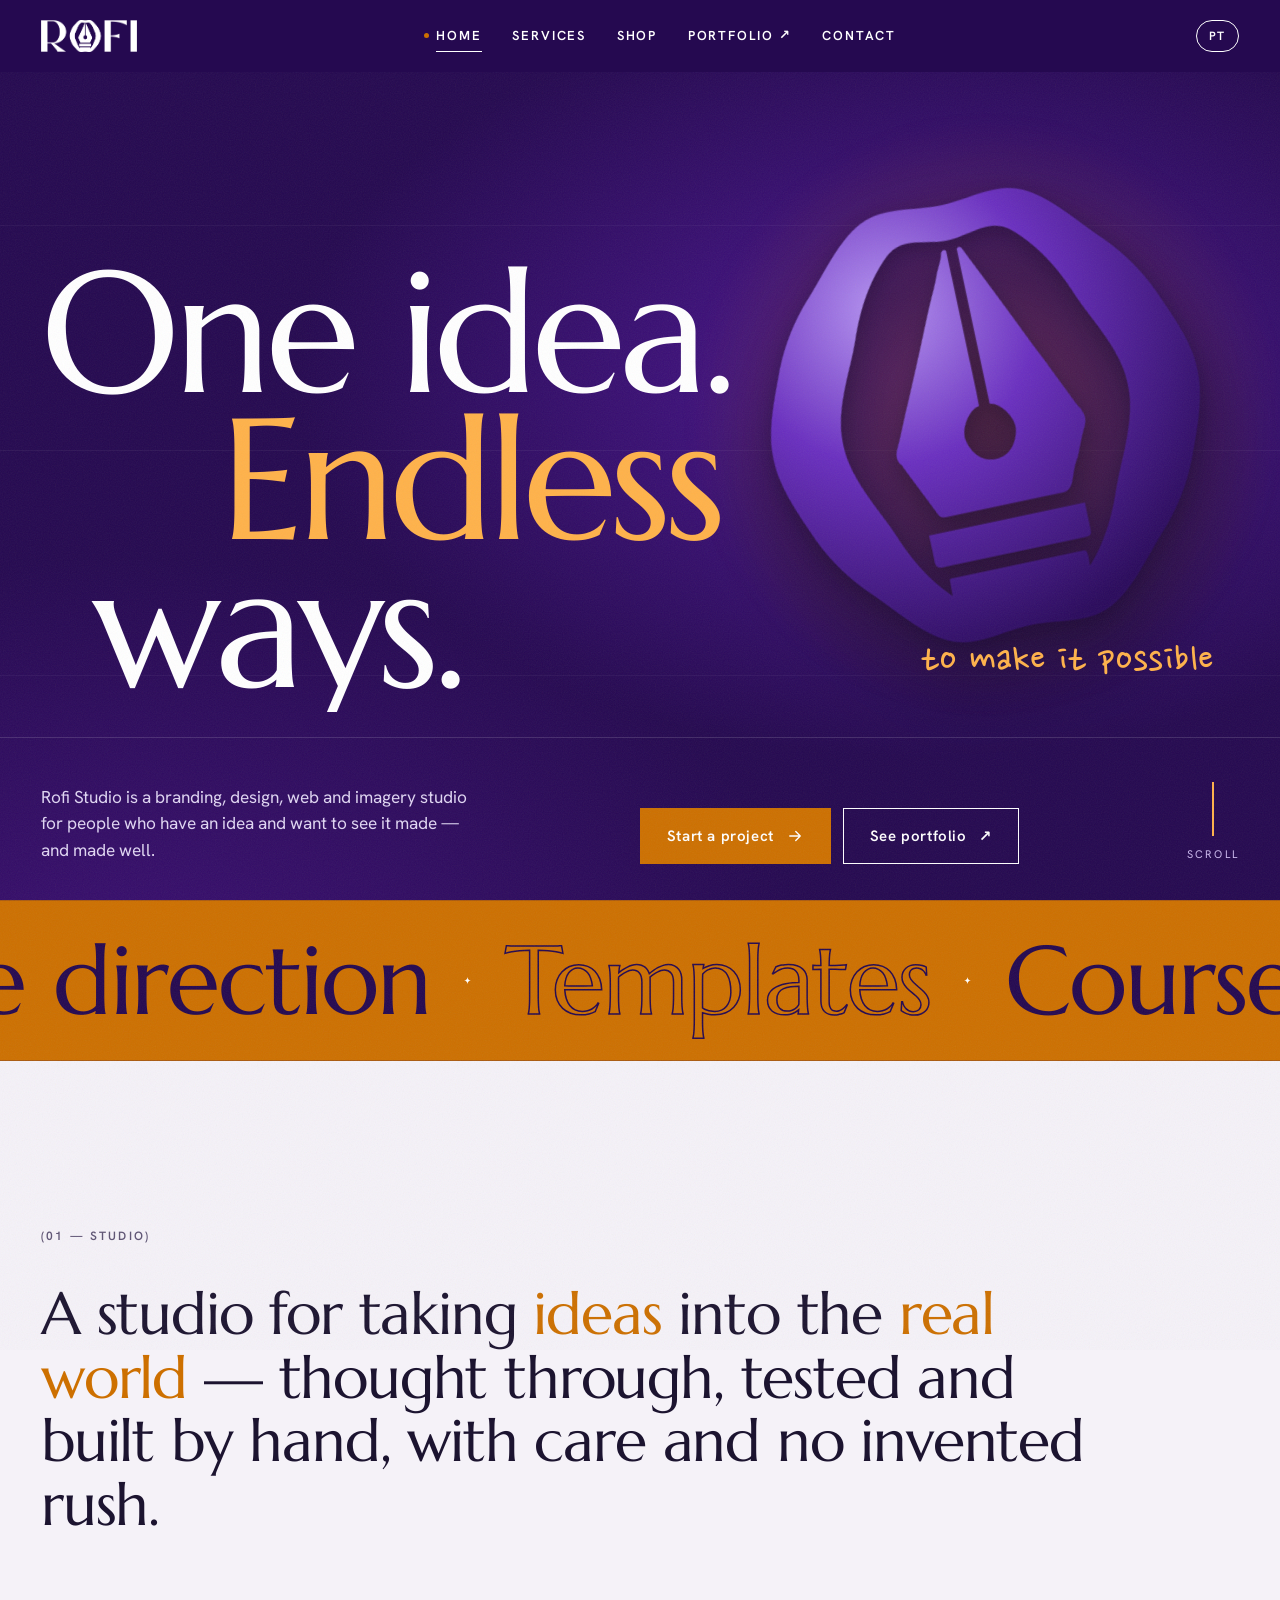
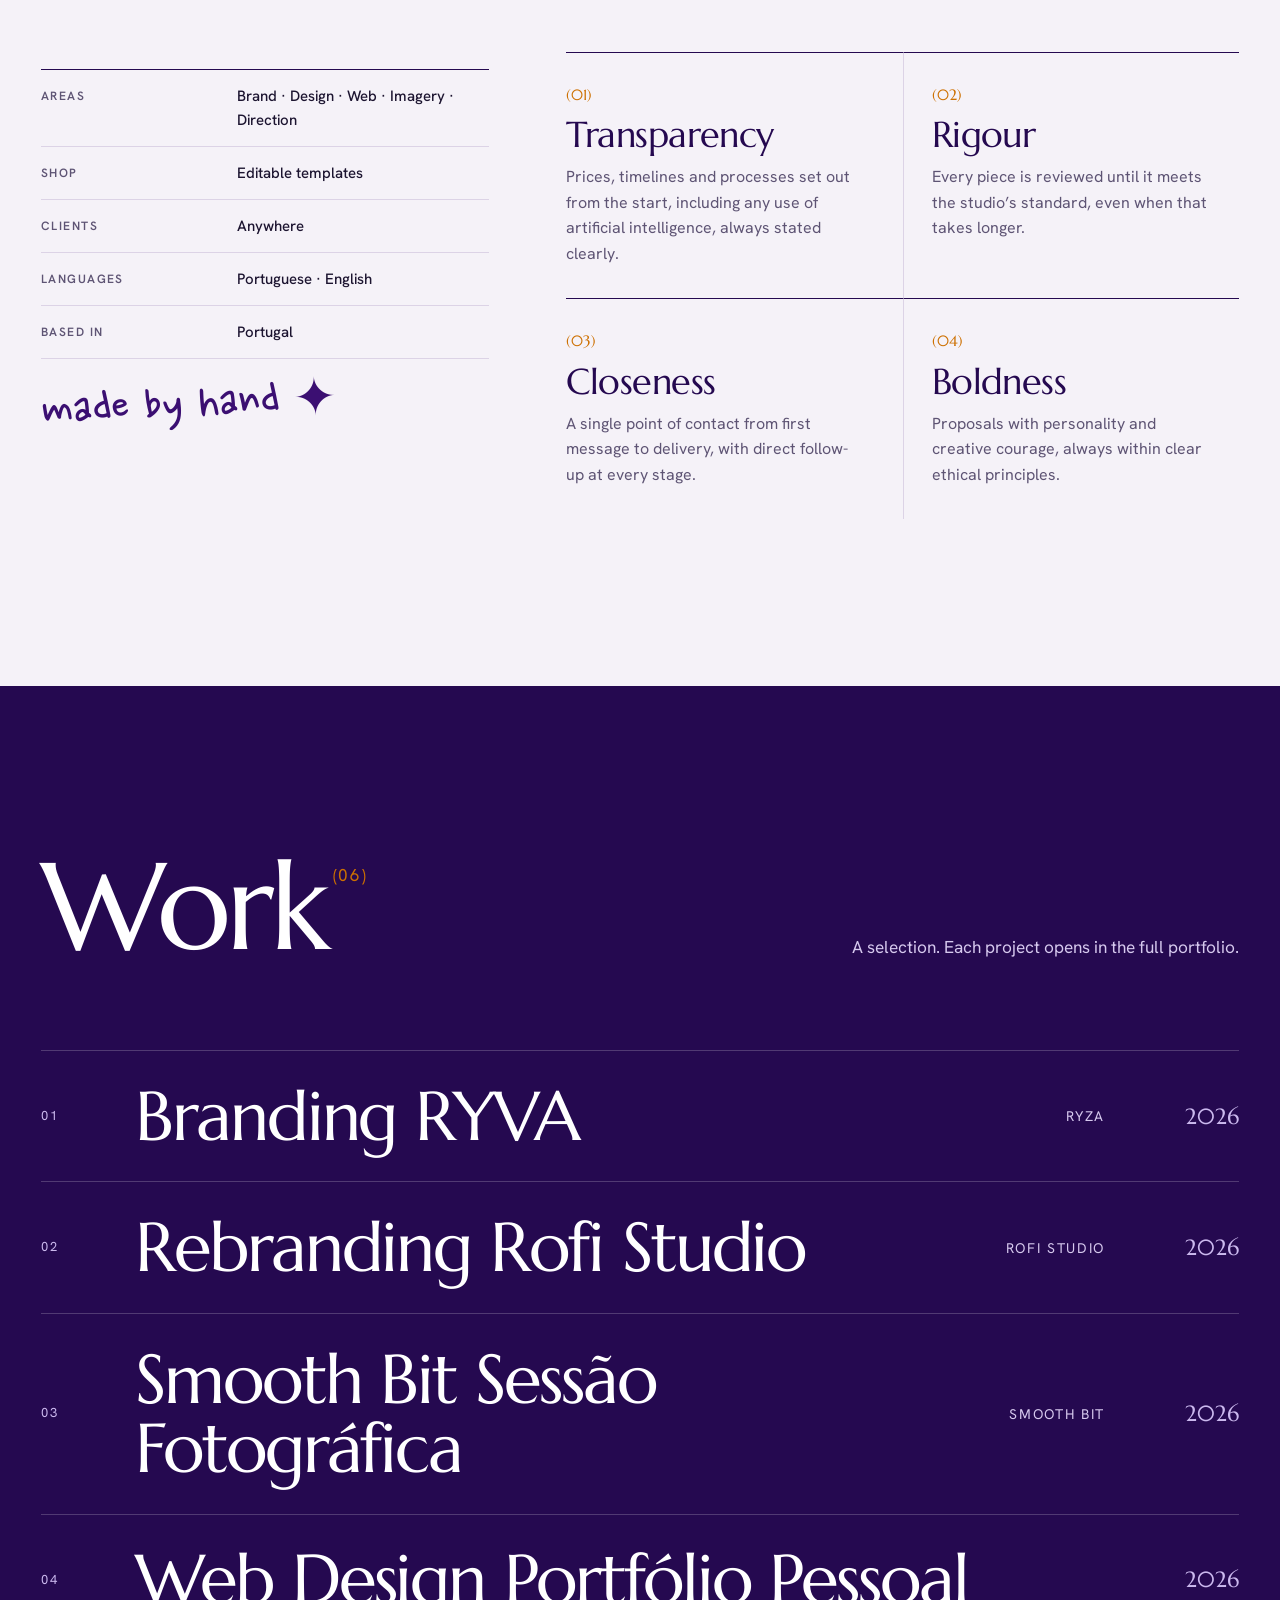
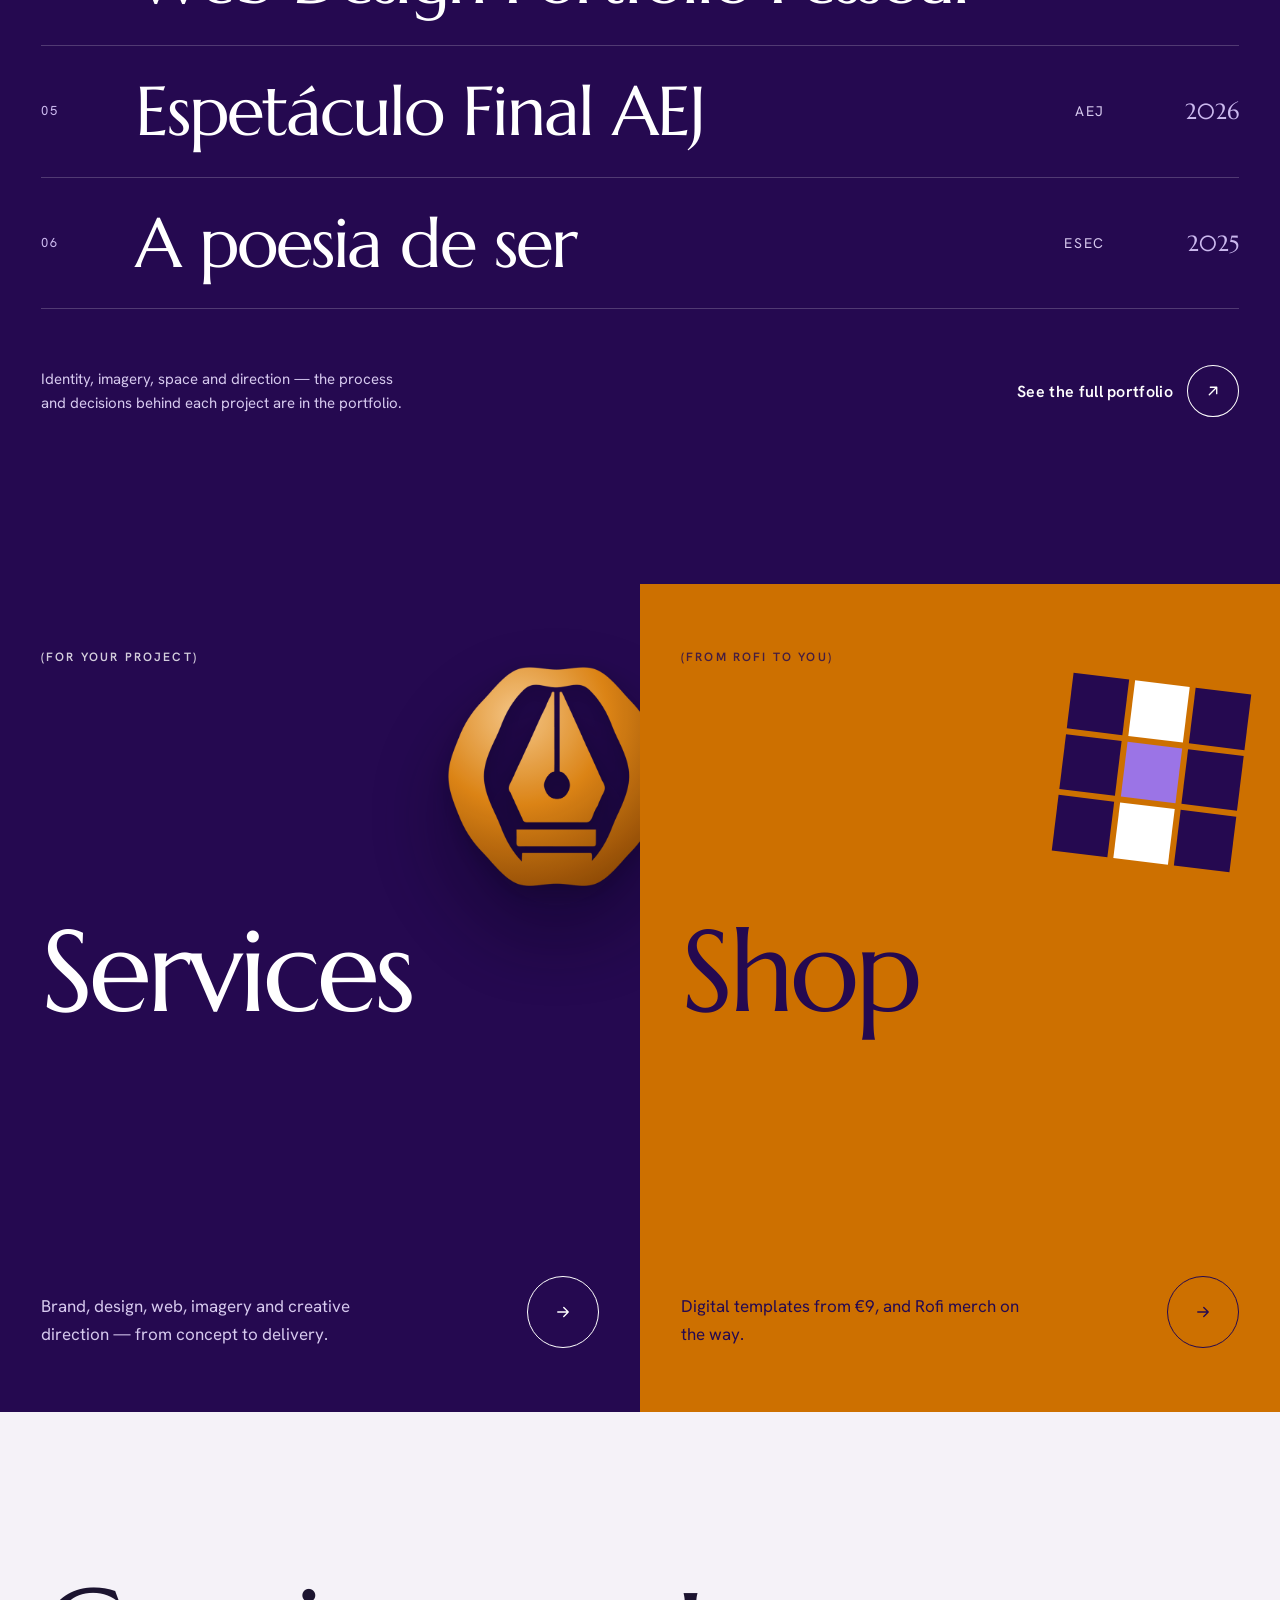
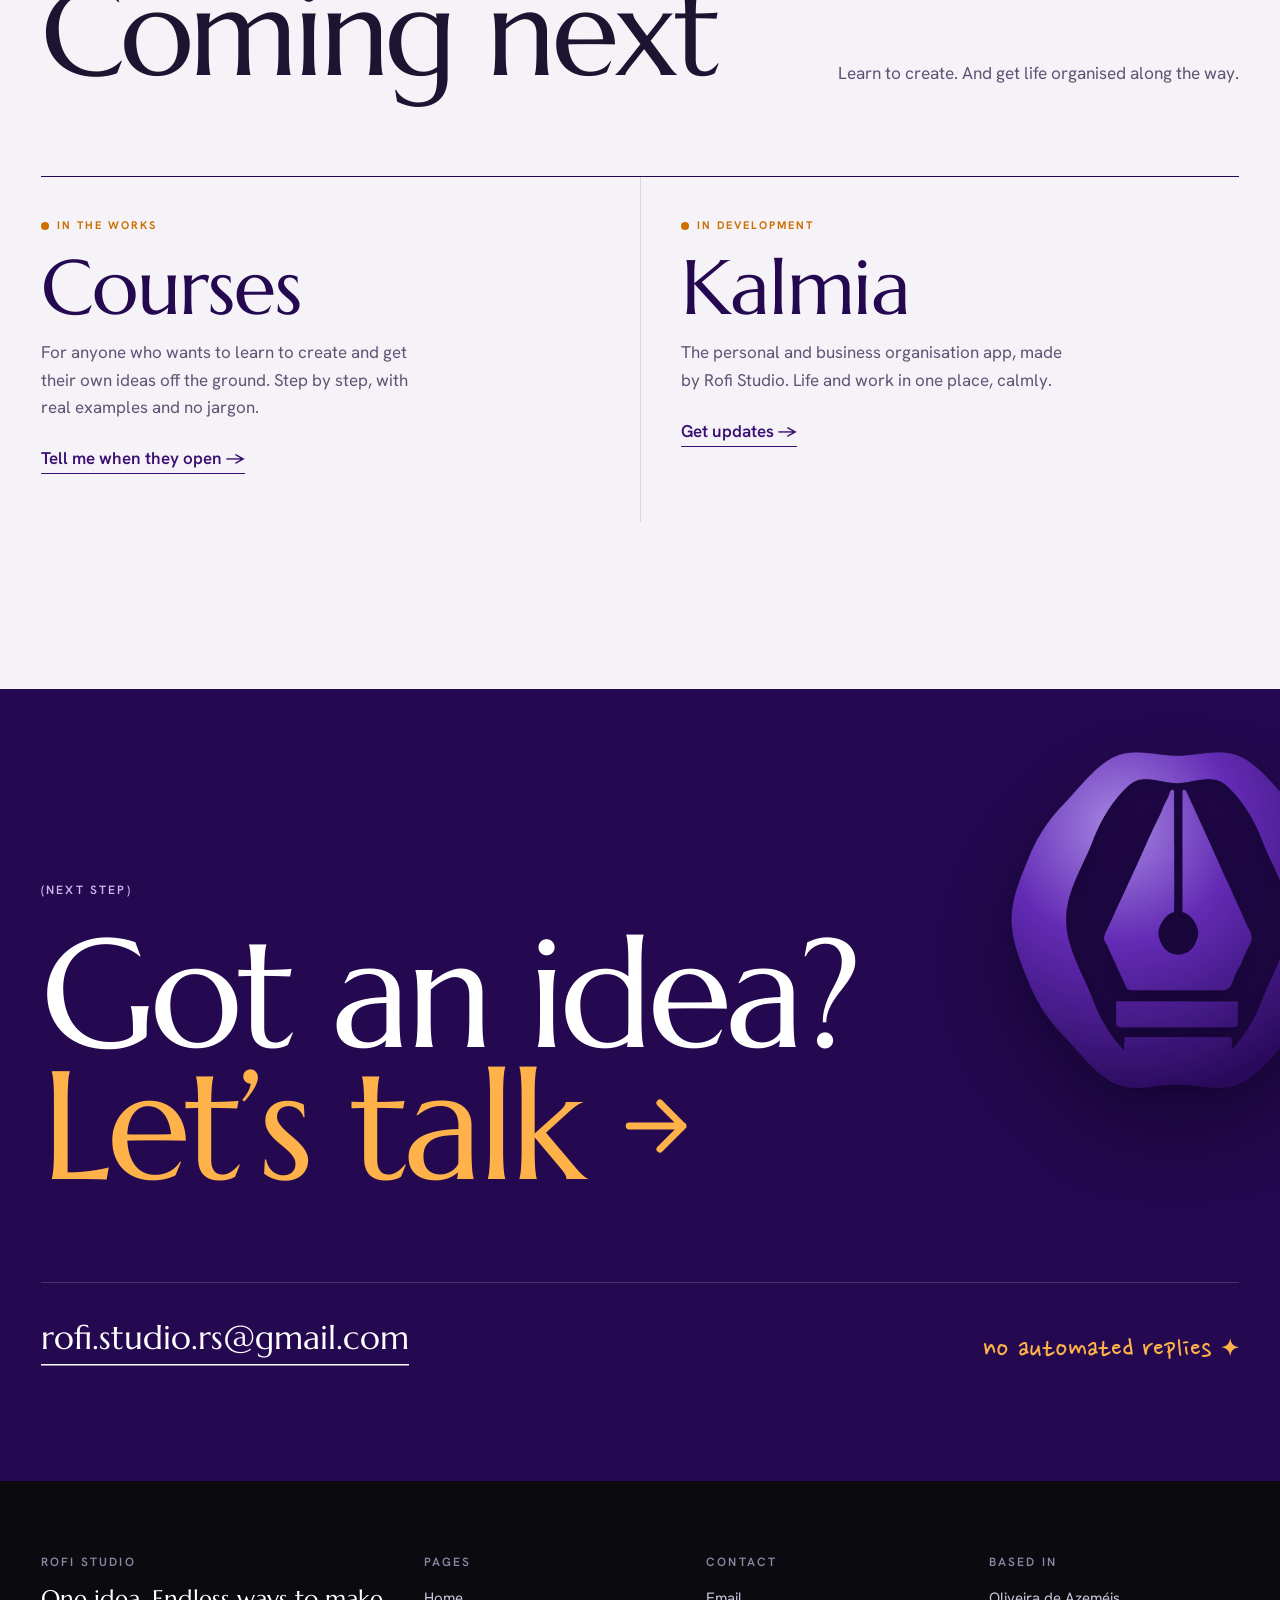
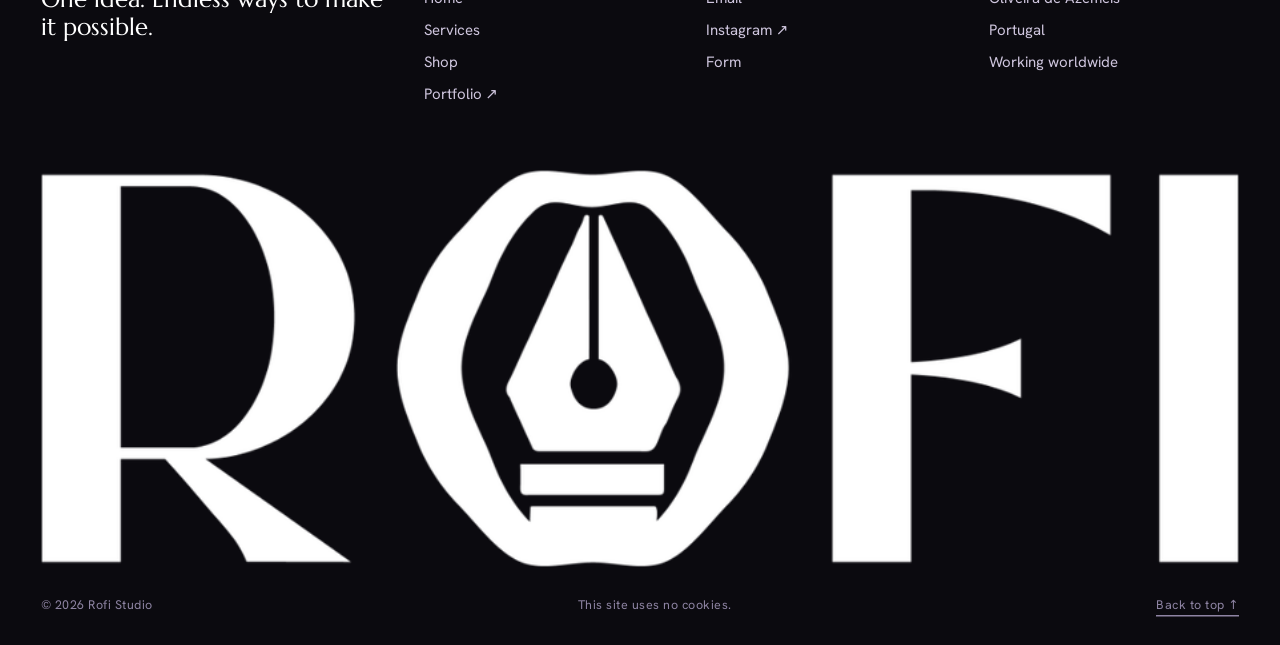
==== commit 41904ffb: "Repor a grelha de valores com texto formal e reduzir a pré-visualização Valores: Transparência, Rigo" ====
--- a/index.html
+++ b/index.html
@@ -92,10 +92,6 @@
     <span data-l="pt">Um estúdio para levar <b>ideias</b> até ao <b>mundo real</b> — pensadas, experimentadas e construídas à mão, com cuidado e sem pressa inventada.</span><span data-l="en">A studio for taking <b>ideas</b> into the <b>real world</b> — thought through, tested and built by hand, with care and no invented rush.</span>
   </p>
 
-  <p class="valores-linha rv" aria-label="Valores">
-    <span data-l="pt">Honesta<svg class="spark" aria-hidden="true"><use href="#spark"/></svg><span class="ct">Com qualidade</span><svg class="spark" aria-hidden="true"><use href="#spark"/></svg>Próxima<svg class="spark" aria-hidden="true"><use href="#spark"/></svg><span class="ct">Ousada</span></span><span data-l="en">Honest<svg class="spark" aria-hidden="true"><use href="#spark"/></svg><span class="ct">Made well</span><svg class="spark" aria-hidden="true"><use href="#spark"/></svg>Close<svg class="spark" aria-hidden="true"><use href="#spark"/></svg><span class="ct">Bold</span></span>
-  </p>
-
   <div class="manifesto-grade">
     <div class="rv">
       <dl class="ficha">
@@ -106,6 +102,12 @@
         <div><dt><span data-l="pt">Base</span><span data-l="en">Based in</span></dt><dd>Portugal</dd></div>
       </dl>
       <span class="mao assina"><span data-l="pt">feito à mão ✦</span><span data-l="en">made by hand ✦</span></span>
+    </div>
+    <div class="valores">
+      <div class="valor rv"><span class="n">(01)</span><h3><span data-l="pt">Transparência</span><span data-l="en">Transparency</span></h3><p><span data-l="pt">Preços, prazos e processos definidos à partida, incluindo o uso de inteligência artificial, sempre comunicado com clareza.</span><span data-l="en">Prices, timelines and processes set out from the start, including any use of artificial intelligence, always stated clearly.</span></p></div>
+      <div class="valor rv"><span class="n">(02)</span><h3><span data-l="pt">Rigor</span><span data-l="en">Rigour</span></h3><p><span data-l="pt">Cada peça é revista até cumprir o padrão do estúdio, mesmo que isso exija mais tempo.</span><span data-l="en">Every piece is reviewed until it meets the studio’s standard, even when that takes longer.</span></p></div>
+      <div class="valor rv"><span class="n">(03)</span><h3><span data-l="pt">Proximidade</span><span data-l="en">Closeness</span></h3><p><span data-l="pt">Um único interlocutor do primeiro contacto à entrega, com acompanhamento direto em todas as fases.</span><span data-l="en">A single point of contact from first message to delivery, with direct follow-up at every stage.</span></p></div>
+      <div class="valor rv"><span class="n">(04)</span><h3><span data-l="pt">Ousadia</span><span data-l="en">Boldness</span></h3><p><span data-l="pt">Propostas com personalidade e coragem criativa, sempre dentro de princípios éticos claros.</span><span data-l="en">Proposals with personality and creative courage, always within clear ethical principles.</span></p></div>
     </div>
   </div>
 </section>
--- a/css/style.css
+++ b/css/style.css
@@ -237,7 +237,7 @@
 .valor:nth-child(even){padding-left:28px;border-left:1px solid var(--linha)}
 .valor .n{font-family:var(--f-display);font-size:15px;color:var(--laranja)}
 .valor h3{font-size:clamp(30px,2.8vw,44px);margin:10px 0 12px;color:var(--noite)}
-.valor p{color:var(--suave);font-size:16px;max-width:30ch}
+.valor p{color:var(--suave);font-size:16px;max-width:34ch}
 
 /* ---------- trabalho ---------- */
 .trabalho .sec-cab .lead{color:#D6C9EE}
@@ -255,7 +255,7 @@
 .trabalho-fim p{color:#D6C9EE;max-width:46ch;font-size:15px}
 
 /* pré-visualização que segue o cursor */
-.preview{position:fixed;left:0;top:0;z-index:80;width:clamp(260px,24vw,400px);aspect-ratio:4/5;pointer-events:none;opacity:0;scale:.85;rotate:-4deg;transition:opacity .35s var(--ease),scale .5s var(--ease),rotate .6s var(--ease);overflow:hidden;box-shadow:0 40px 80px -30px rgba(0,0,0,.7)}
+.preview{position:fixed;left:0;top:0;z-index:80;width:clamp(200px,18vw,300px);aspect-ratio:4/5;pointer-events:none;opacity:0;scale:.85;rotate:-4deg;transition:opacity .35s var(--ease),scale .5s var(--ease),rotate .6s var(--ease);overflow:hidden;box-shadow:0 40px 80px -30px rgba(0,0,0,.7)}
 .preview.on{opacity:1;scale:1;rotate:2deg}
 .preview img{position:absolute;inset:0;z-index:2;width:100%;height:100%;object-fit:cover}
 
@@ -474,8 +474,7 @@
 @media (max-width:1100px){
   .hero-base{grid-template-columns:1fr;gap:28px}
   .scroll-ind{display:none}
-  .manifesto-grade{grid-template-columns:1fr}
-  .proj{grid-template-columns:52px 1fr 90px}
+    .proj{grid-template-columns:52px 1fr 90px}
   .proj-cli{display:none}
   .processo{grid-template-columns:1fr}
   .processo-cab{position:static}
@@ -558,5 +557,3 @@
 .valores-linha{font-family:var(--f-display);font-size:clamp(34px,5.4vw,96px);line-height:1.05;letter-spacing:-.025em;color:var(--noite);margin-top:clamp(64px,8vw,120px);padding-top:clamp(28px,3vw,44px);border-top:1.5px solid var(--noite);display:flex;flex-wrap:wrap;align-items:center;gap:.1em .35em}
 .valores-linha .ct{color:transparent;-webkit-text-stroke:1.5px var(--noite)}
 .valores-linha .spark{width:.36em;height:.36em;color:var(--laranja);vertical-align:middle}
-.manifesto-grade{grid-template-columns:1fr}
-.manifesto-grade > div{max-width:620px;margin-left:auto;width:100%}
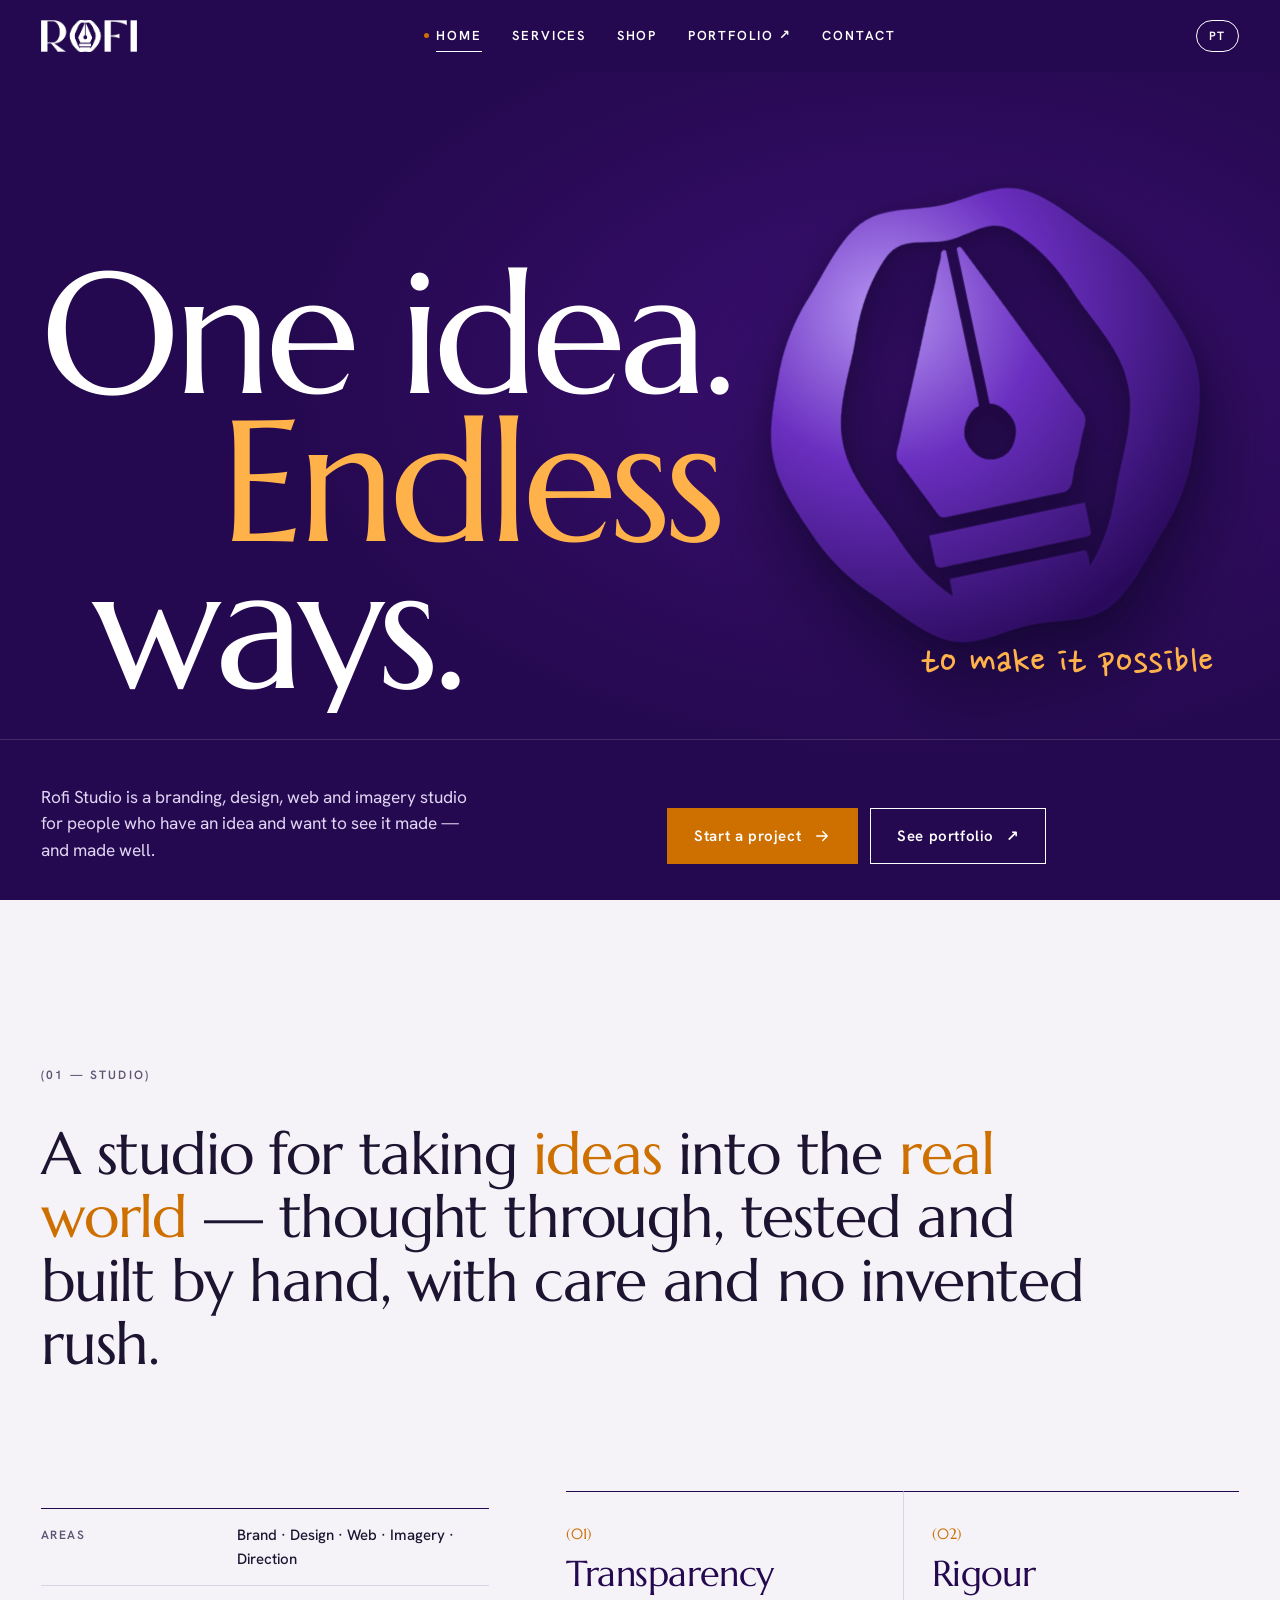
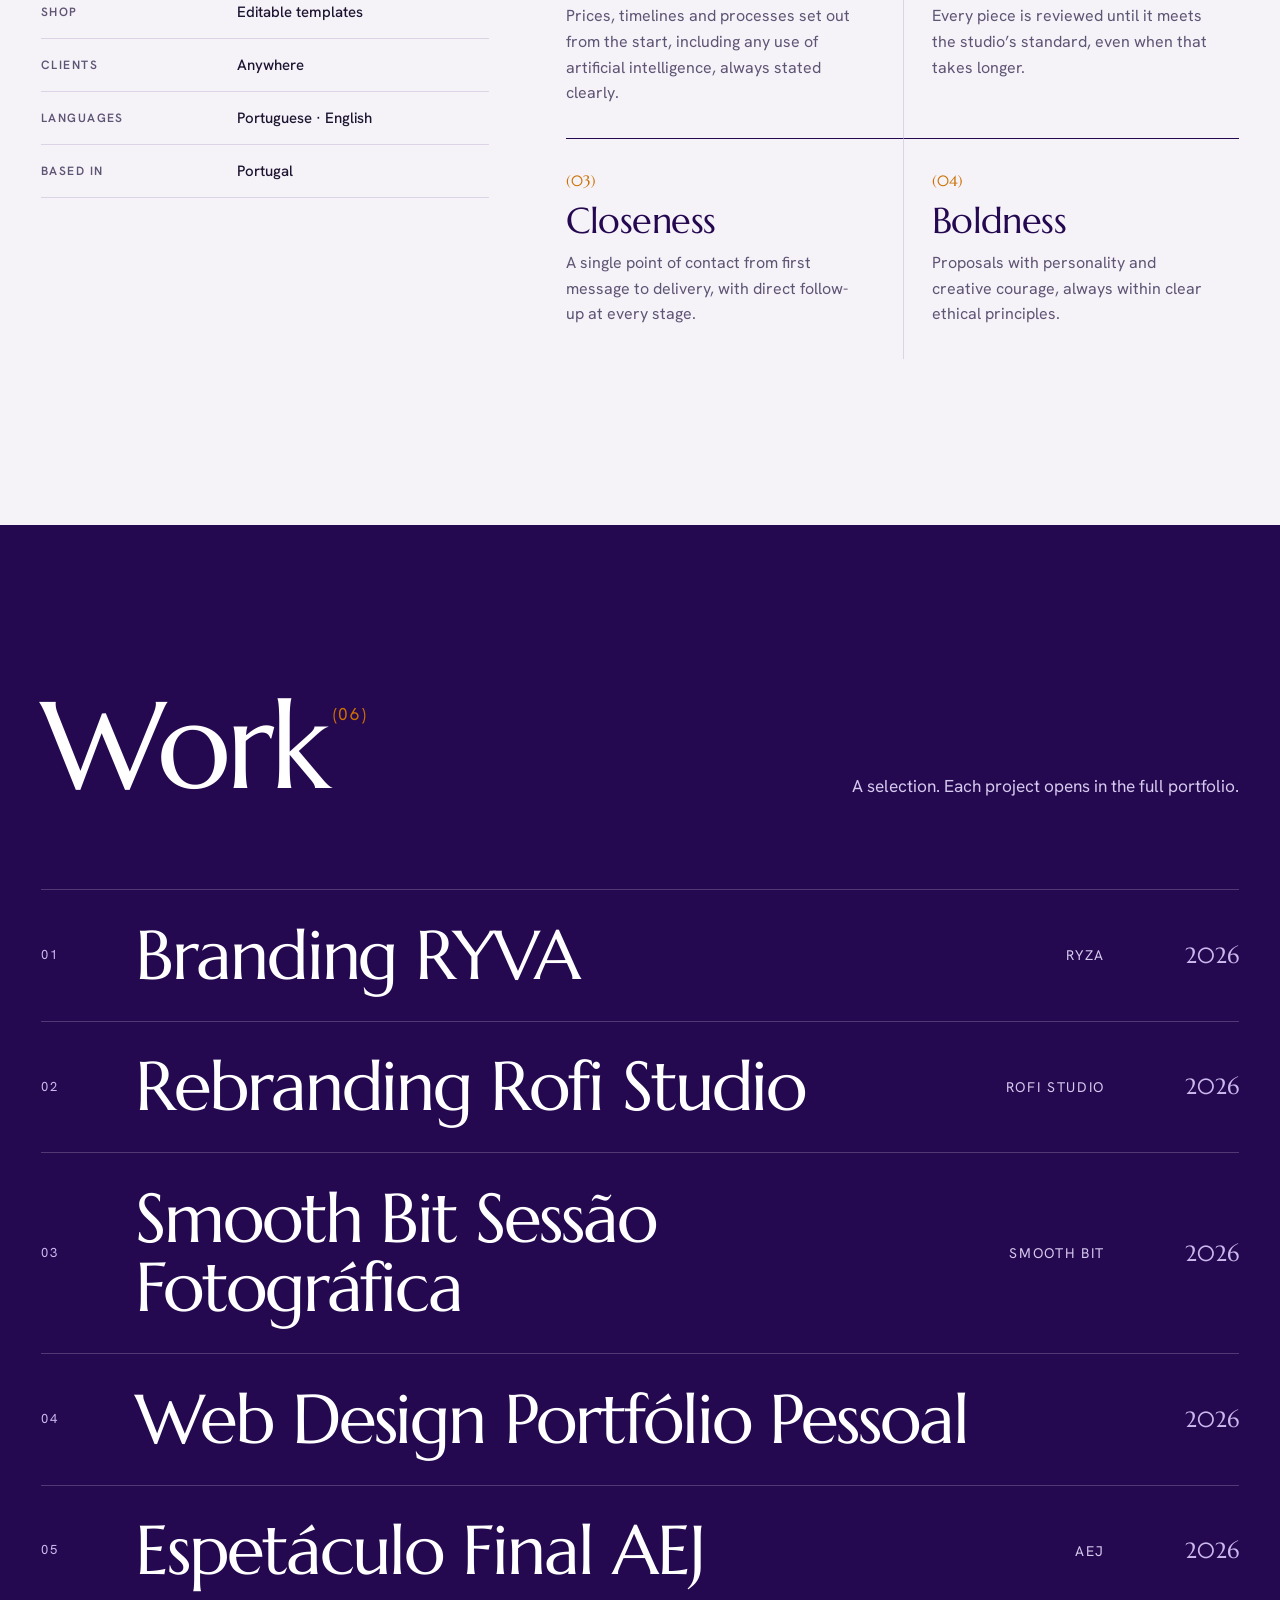
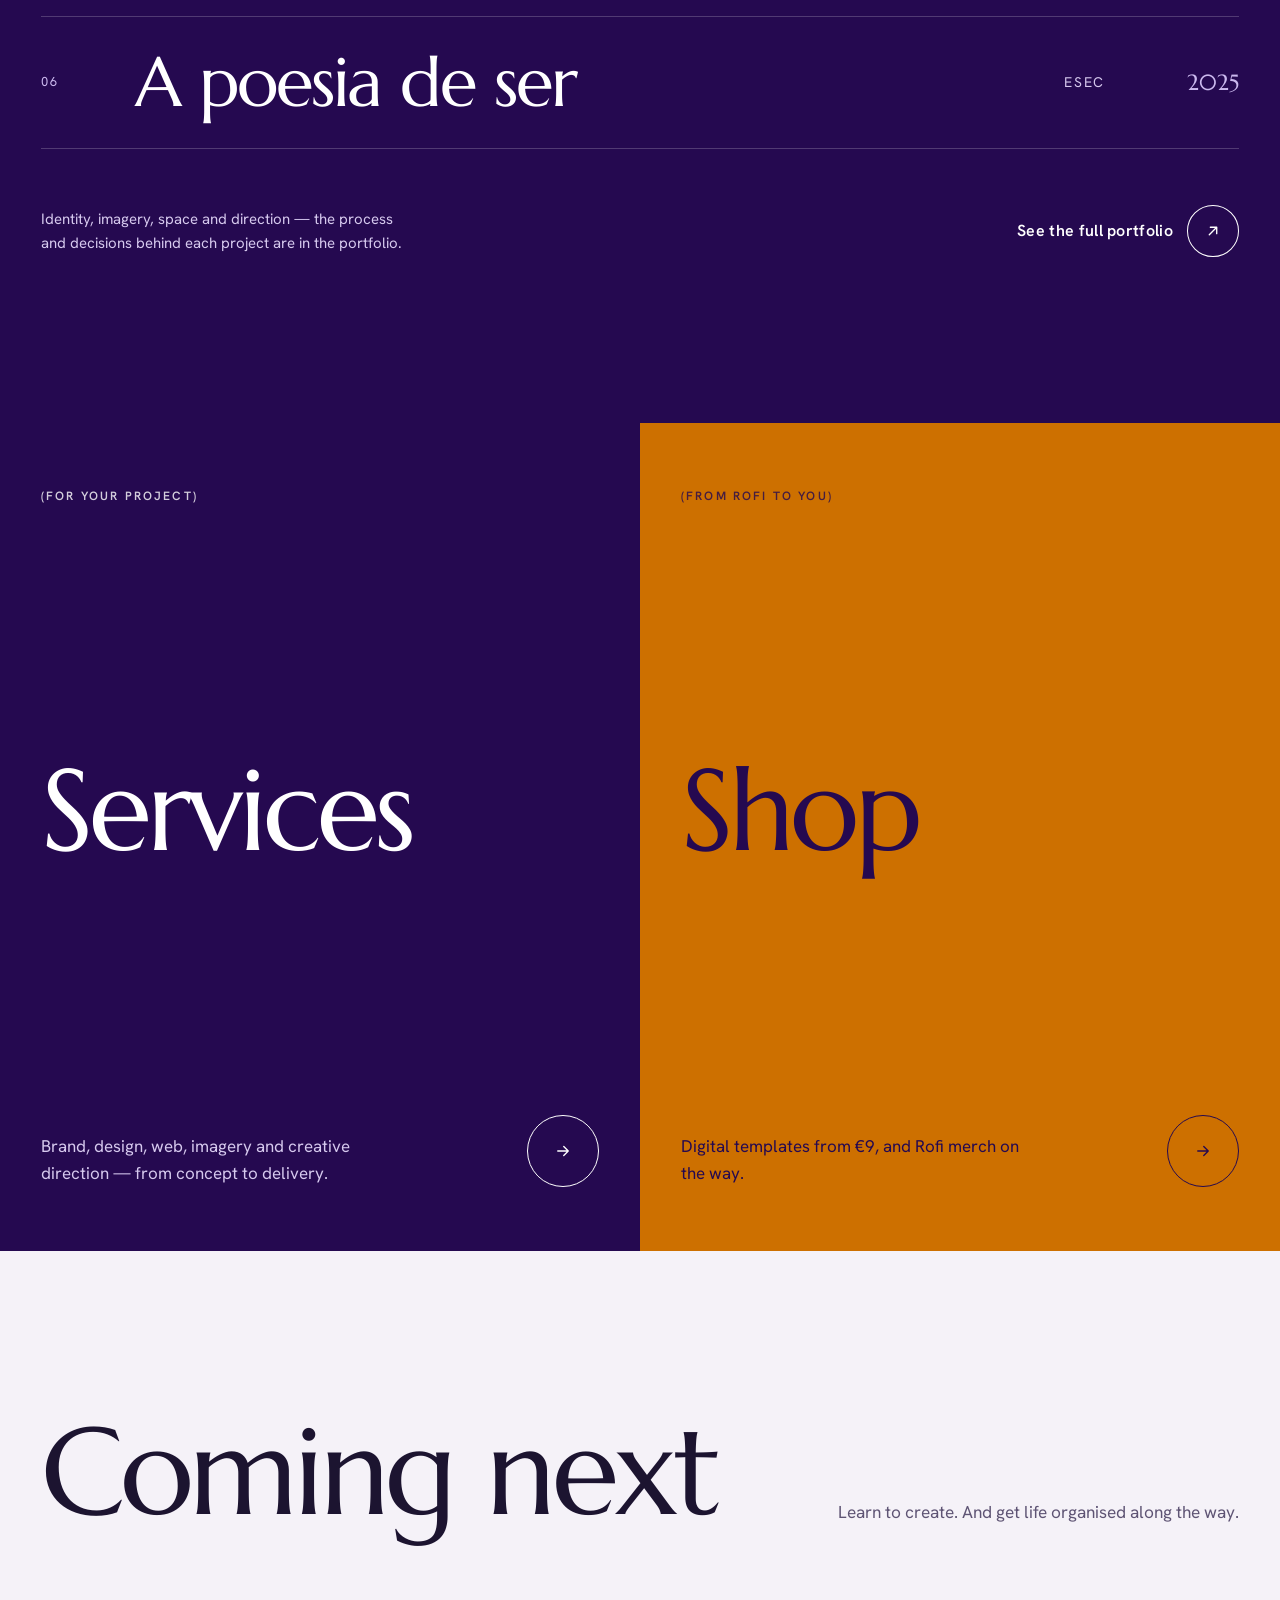
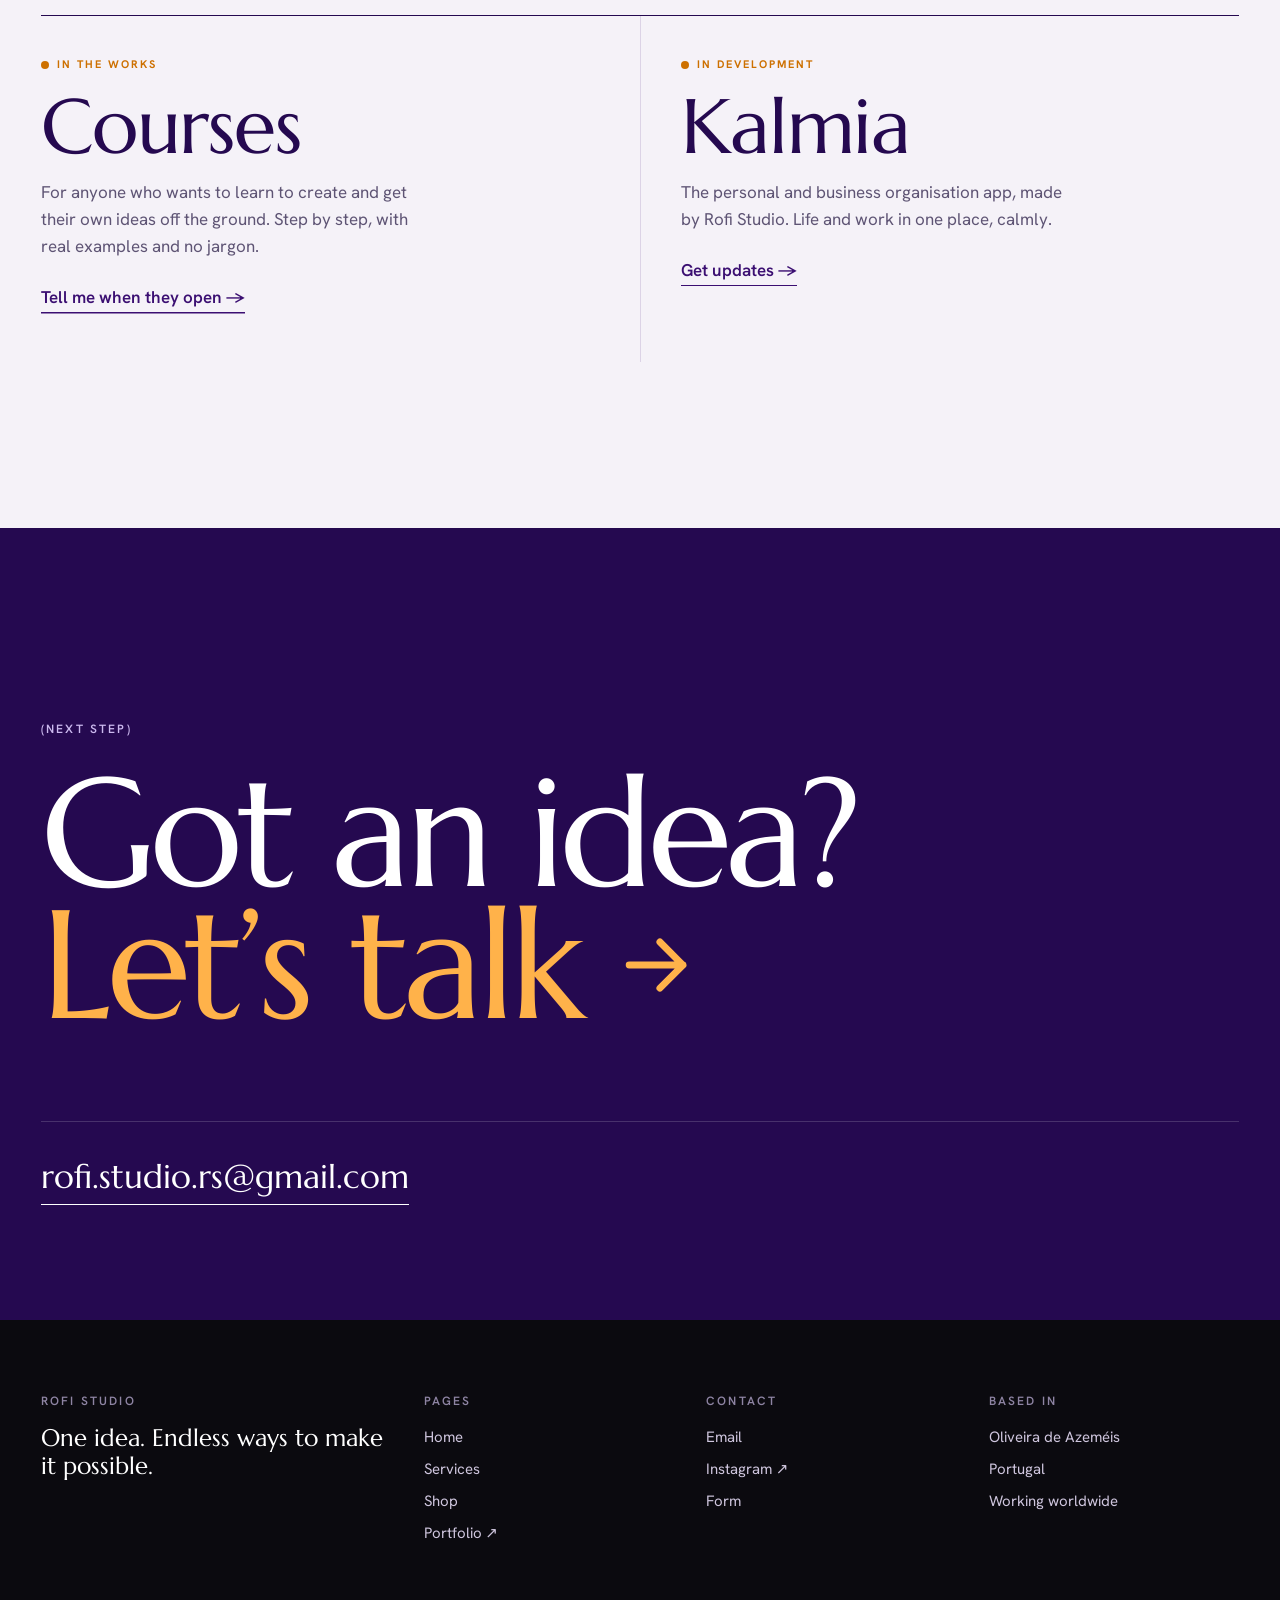
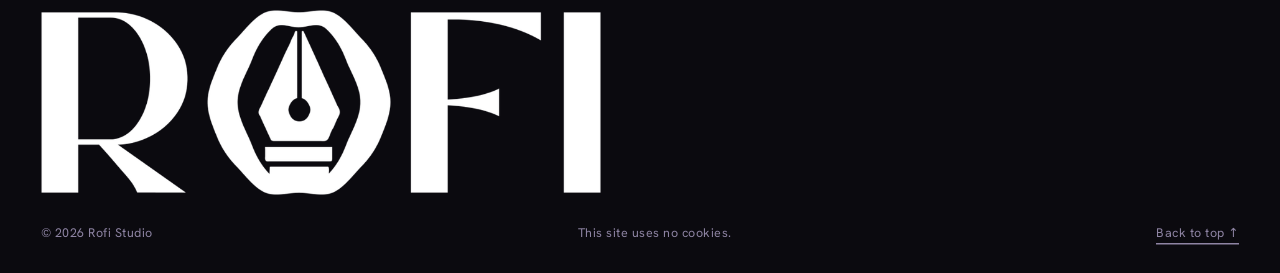
==== commit f80457e1: "Versão mais limpa: menos efeitos decorativos Sem textura de grão, faixas de palavras, cursor persona" ====
--- a/index.html
+++ b/index.html
@@ -79,12 +79,6 @@
   </div>
 </section>
 
-<div class="faixa" data-tema="laranja" aria-hidden="true">
-  <div class="faixa-pista" data-faixa>
-    <div class="faixa-grupo"><span class="faixa-item"><span data-l="pt">Marca</span><span data-l="en">Brand</span></span><svg class="spark" aria-hidden="true"><use href="#spark"/></svg><span class="faixa-item contorno"><span data-l="pt">Design</span><span data-l="en">Design</span></span><svg class="spark" aria-hidden="true"><use href="#spark"/></svg><span class="faixa-item"><span data-l="pt">Web</span><span data-l="en">Web</span></span><svg class="spark" aria-hidden="true"><use href="#spark"/></svg><span class="faixa-item contorno"><span data-l="pt">Imagem</span><span data-l="en">Imagery</span></span><svg class="spark" aria-hidden="true"><use href="#spark"/></svg><span class="faixa-item"><span data-l="pt">Direção criativa</span><span data-l="en">Creative direction</span></span><svg class="spark" aria-hidden="true"><use href="#spark"/></svg><span class="faixa-item contorno"><span data-l="pt">Templates</span><span data-l="en">Templates</span></span><svg class="spark" aria-hidden="true"><use href="#spark"/></svg><span class="faixa-item"><span data-l="pt">Cursos</span><span data-l="en">Courses</span></span><svg class="spark" aria-hidden="true"><use href="#spark"/></svg></div><div class="faixa-grupo"><span class="faixa-item"><span data-l="pt">Marca</span><span data-l="en">Brand</span></span><svg class="spark" aria-hidden="true"><use href="#spark"/></svg><span class="faixa-item contorno"><span data-l="pt">Design</span><span data-l="en">Design</span></span><svg class="spark" aria-hidden="true"><use href="#spark"/></svg><span class="faixa-item"><span data-l="pt">Web</span><span data-l="en">Web</span></span><svg class="spark" aria-hidden="true"><use href="#spark"/></svg><span class="faixa-item contorno"><span data-l="pt">Imagem</span><span data-l="en">Imagery</span></span><svg class="spark" aria-hidden="true"><use href="#spark"/></svg><span class="faixa-item"><span data-l="pt">Direção criativa</span><span data-l="en">Creative direction</span></span><svg class="spark" aria-hidden="true"><use href="#spark"/></svg><span class="faixa-item contorno"><span data-l="pt">Templates</span><span data-l="en">Templates</span></span><svg class="spark" aria-hidden="true"><use href="#spark"/></svg><span class="faixa-item"><span data-l="pt">Cursos</span><span data-l="en">Courses</span></span><svg class="spark" aria-hidden="true"><use href="#spark"/></svg></div>
-  </div>
-</div>
-
 <!-- ============ ESTÚDIO / MANIFESTO ============ -->
 <section class="sec manifesto wrap" data-tema="claro" id="estudio">
   <span class="rotulo par"><span data-l="pt">01 — Estúdio</span><span data-l="en">01 — Studio</span></span>
@@ -101,7 +95,6 @@
         <div><dt><span data-l="pt">Línguas</span><span data-l="en">Languages</span></dt><dd><span data-l="pt">Português · Inglês</span><span data-l="en">Portuguese · English</span></dd></div>
         <div><dt><span data-l="pt">Base</span><span data-l="en">Based in</span></dt><dd>Portugal</dd></div>
       </dl>
-      <span class="mao assina"><span data-l="pt">feito à mão ✦</span><span data-l="en">made by hand ✦</span></span>
     </div>
     <div class="valores">
       <div class="valor rv"><span class="n">(01)</span><h3><span data-l="pt">Transparência</span><span data-l="en">Transparency</span></h3><p><span data-l="pt">Preços, prazos e processos definidos à partida, incluindo o uso de inteligência artificial, sempre comunicado com clareza.</span><span data-l="en">Prices, timelines and processes set out from the start, including any use of artificial intelligence, always stated clearly.</span></p></div>
@@ -173,7 +166,6 @@
 <section class="portas" aria-label="Serviços e loja">
   <a class="porta p-serv" href="servicos.html" data-tema="escuro" data-cursor="Ver">
     <span class="rotulo par"><span data-l="pt">Para o seu projeto</span><span data-l="en">For your project</span></span>
-    <div class="nib3d laranja" aria-hidden="true"><span class="logo sym"></span></div>
     <div>
       <h2 class="porta-titulo"><span data-l="pt">Serviços</span><span data-l="en">Services</span></h2>
     </div>
@@ -184,7 +176,6 @@
   </a>
   <a class="porta p-loja" href="loja.html" data-tema="laranja">
     <span class="rotulo par"><span data-l="pt">Da Rofi para si</span><span data-l="en">From Rofi to you</span></span>
-    <div class="grelha-deco" aria-hidden="true"><span></span><span></span><span></span><span></span><span></span><span></span><span></span><span></span><span></span></div>
     <div>
       <h2 class="porta-titulo"><span data-l="pt">Loja</span><span data-l="en">Shop</span></h2>
     </div>
@@ -219,7 +210,6 @@
 
 <!-- ============ CHAMADA FINAL ============ -->
 <section class="chamada wrap" data-tema="escuro">
-  <div class="nib3d flutua" aria-hidden="true"><span class="logo sym"></span></div>
   <span class="rotulo par rv"><span data-l="pt">Próximo passo</span><span data-l="en">Next step</span></span>
   <h2 class="chamada-titulo rv">
     <span data-l="pt">Tem uma ideia?</span><span data-l="en">Got an idea?</span><br>
@@ -227,7 +217,6 @@
   </h2>
   <div class="chamada-base rv">
     <a class="chamada-mail sublinha" href="mailto:rofi.studio.rs@gmail.com">rofi.studio.rs@gmail.com</a>
-    <span class="mao"><span data-l="pt">sem respostas automáticas</span><span data-l="en">no automated replies</span> <svg class="spark" aria-hidden="true"><use href="#spark"/></svg></span>
   </div>
 </section>
 
--- a/css/style.css
+++ b/css/style.css
@@ -557,3 +557,15 @@
 .valores-linha{font-family:var(--f-display);font-size:clamp(34px,5.4vw,96px);line-height:1.05;letter-spacing:-.025em;color:var(--noite);margin-top:clamp(64px,8vw,120px);padding-top:clamp(28px,3vw,44px);border-top:1.5px solid var(--noite);display:flex;flex-wrap:wrap;align-items:center;gap:.1em .35em}
 .valores-linha .ct{color:transparent;-webkit-text-stroke:1.5px var(--noite)}
 .valores-linha .spark{width:.36em;height:.36em;color:var(--laranja);vertical-align:middle}
+
+/* =========================================================
+   VERSÃO MAIS LIMPA — menos efeitos, mais espaço
+   ========================================================= */
+body::after{display:none}
+.hero-fundo::after,.hero-halo,.scroll-ind{display:none}
+.hero-fundo{background:radial-gradient(70% 60% at 72% 42%,#3B0F72 0%,rgba(59,15,114,0) 70%),var(--noite)}
+.cursor{display:none!important}
+.etiqueta::before{animation:none}
+.porta:hover{flex-grow:1.2}
+.merch{padding-bottom:clamp(96px,13vw,200px)}
+.rodape-marca{max-width:560px}
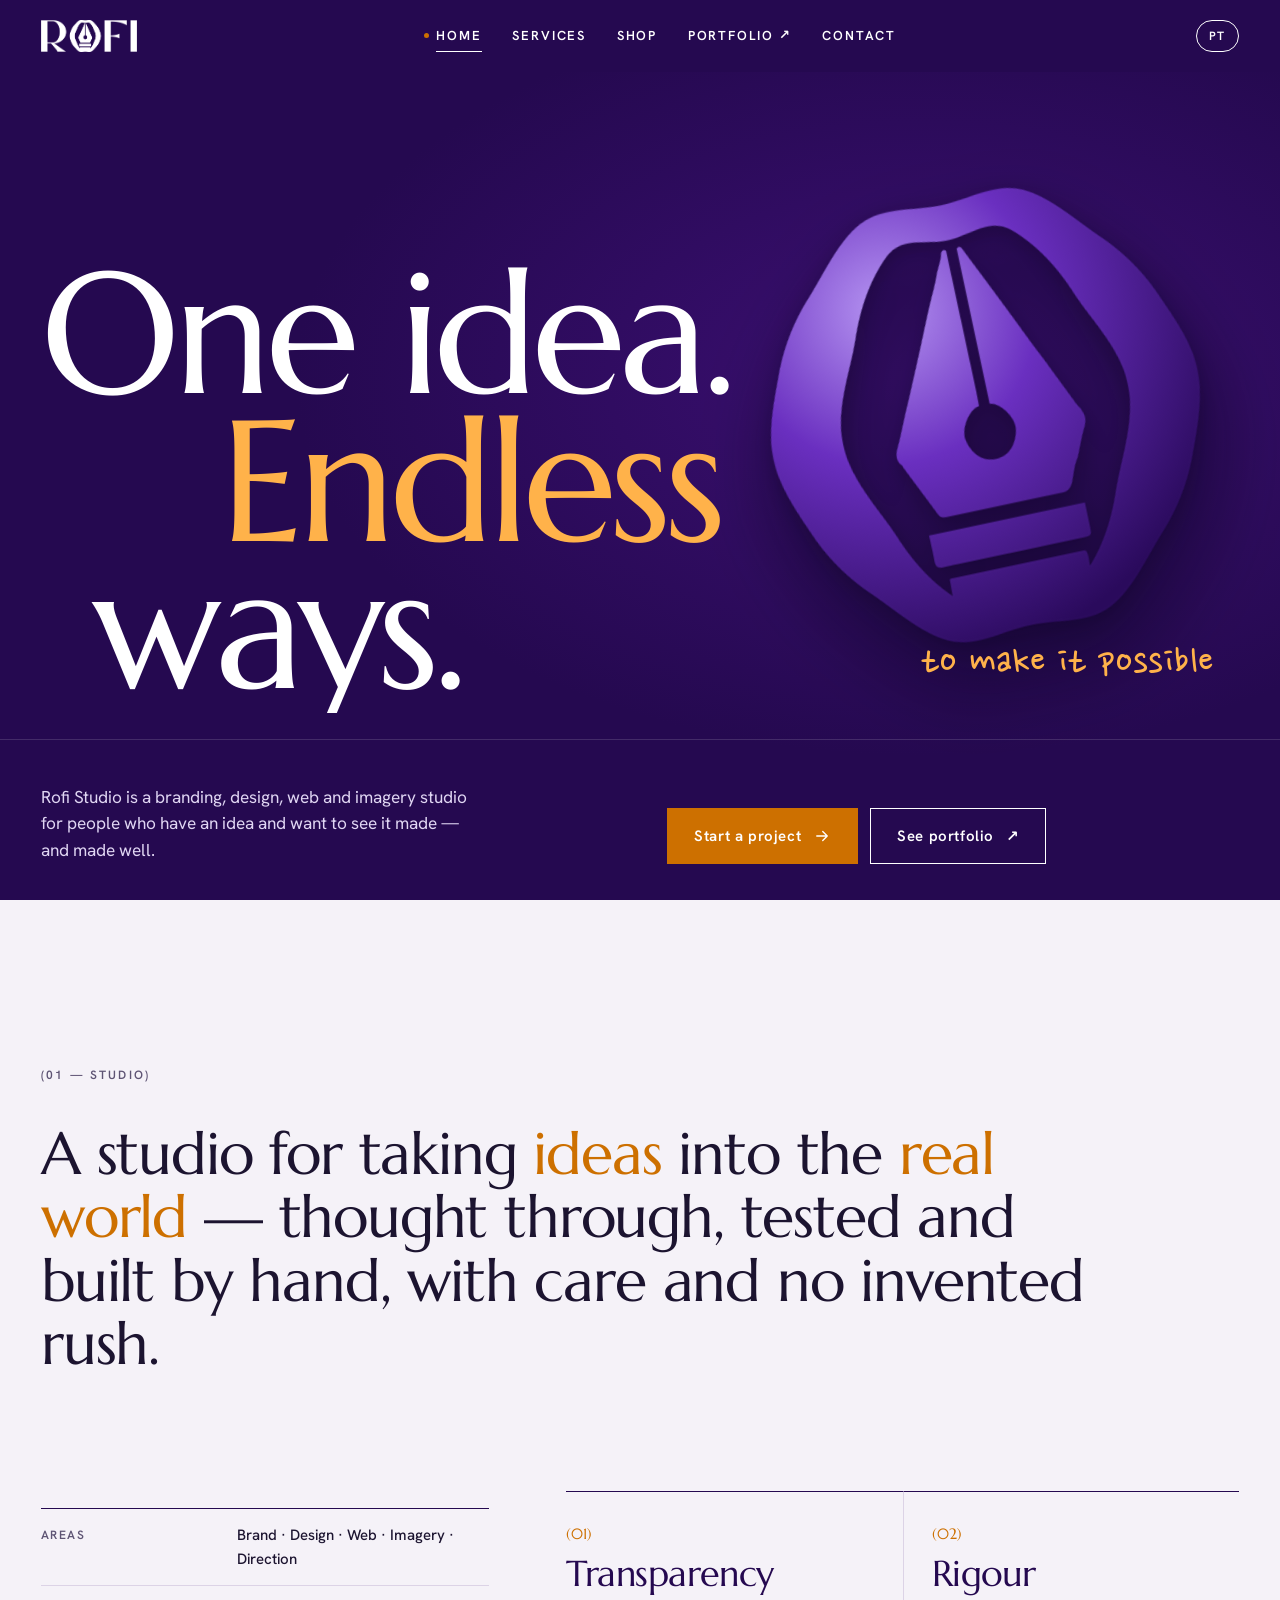
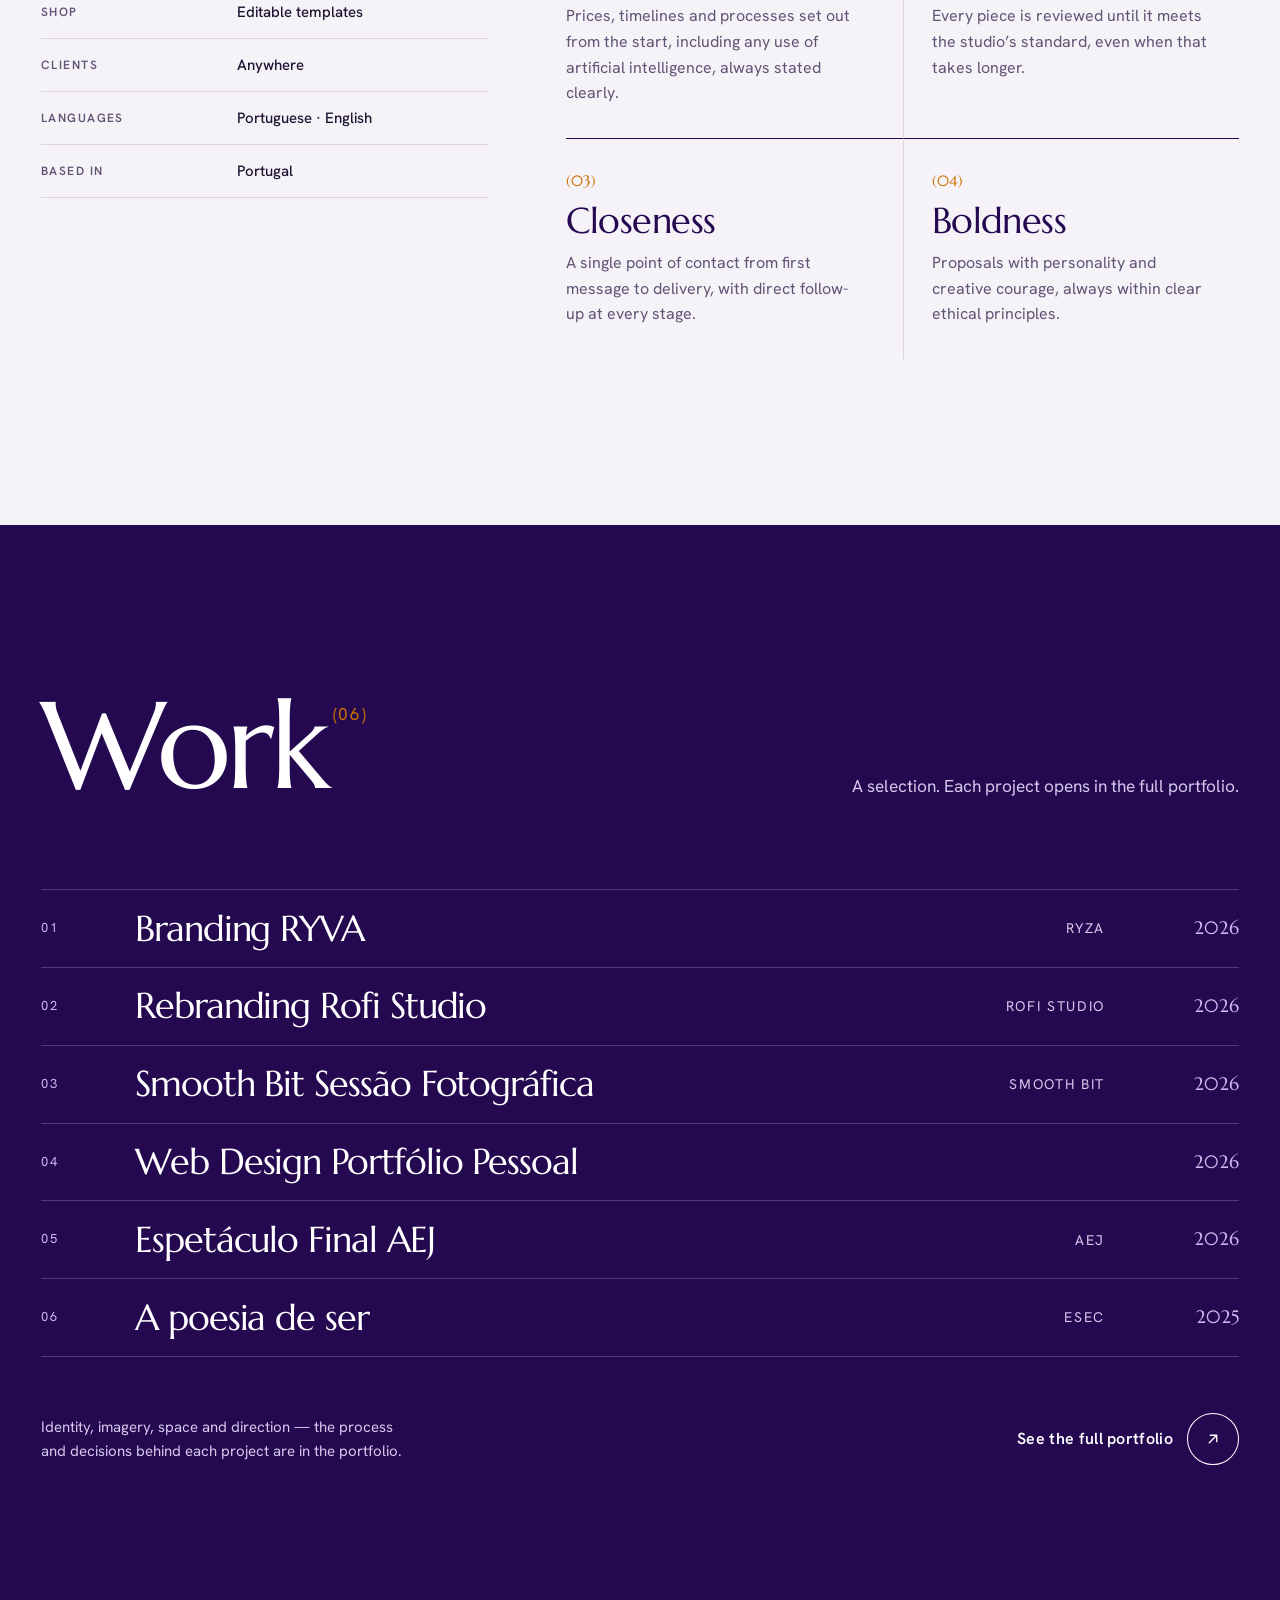
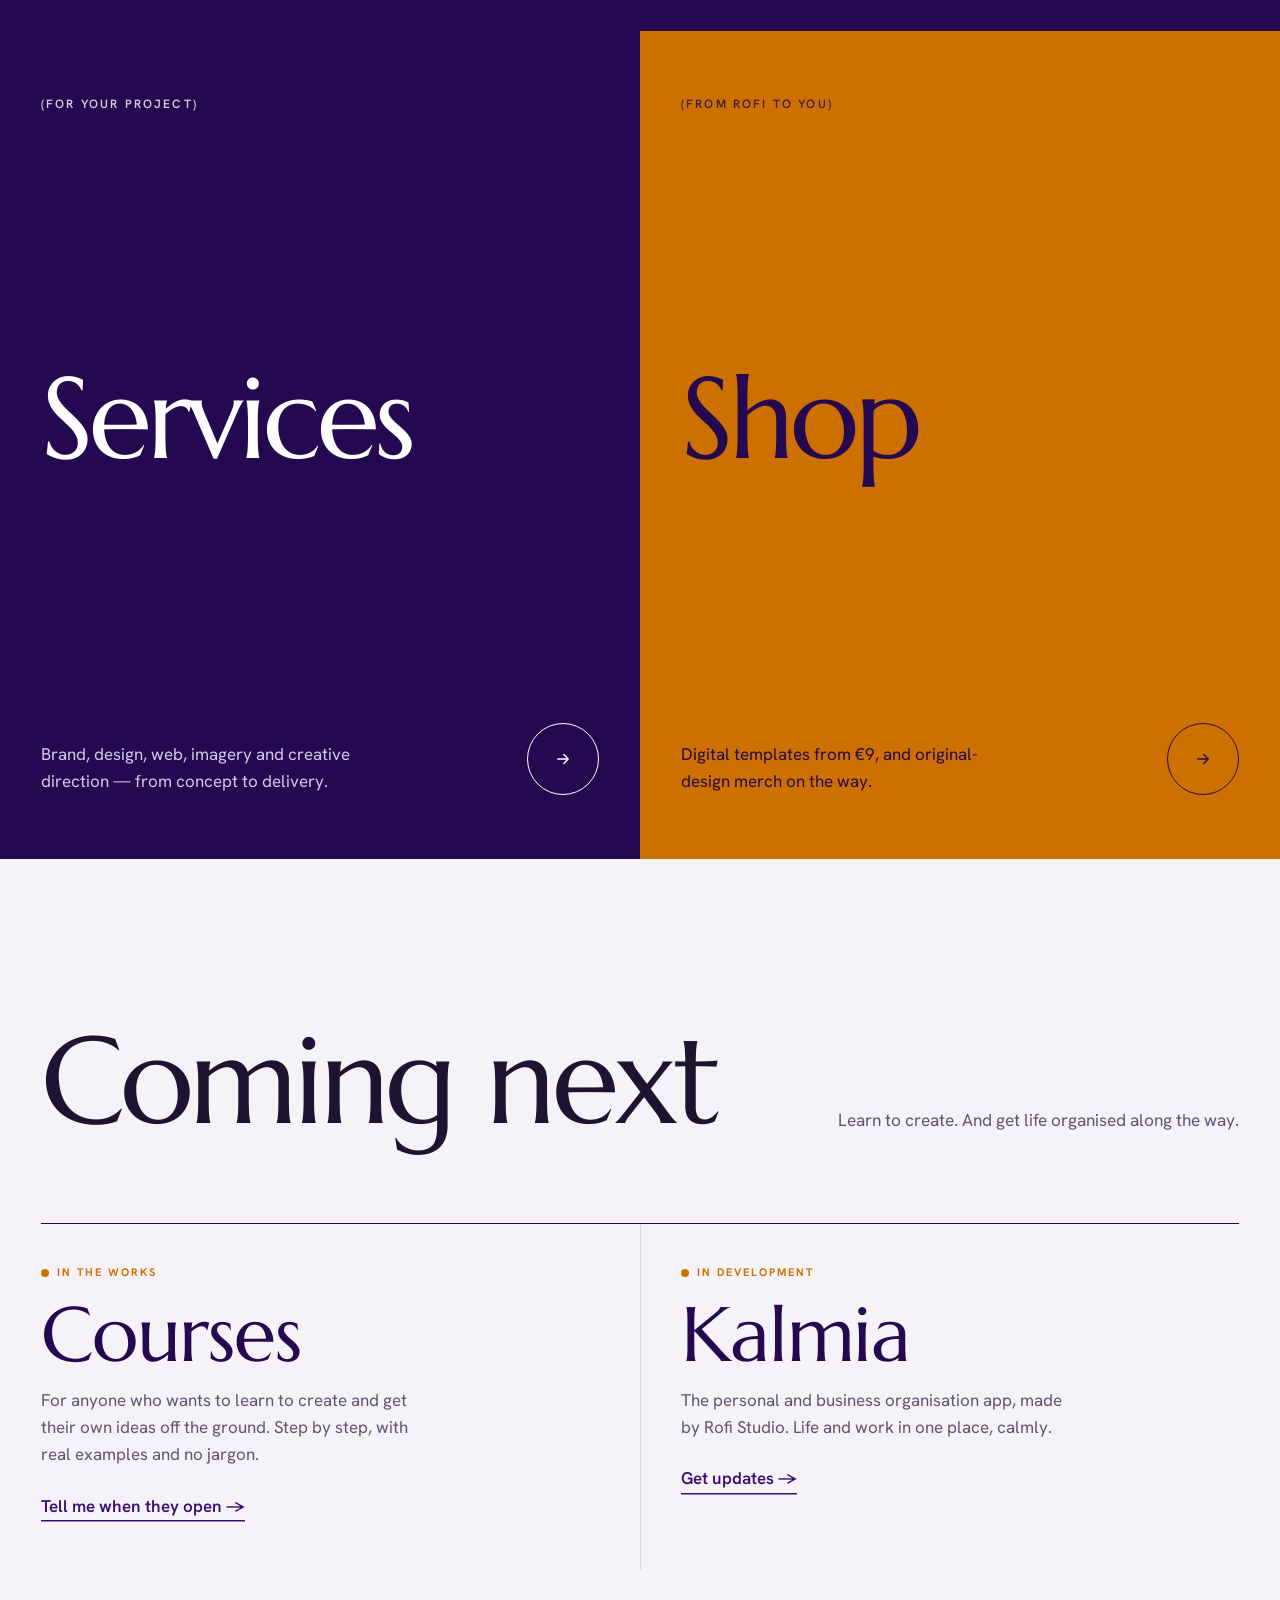
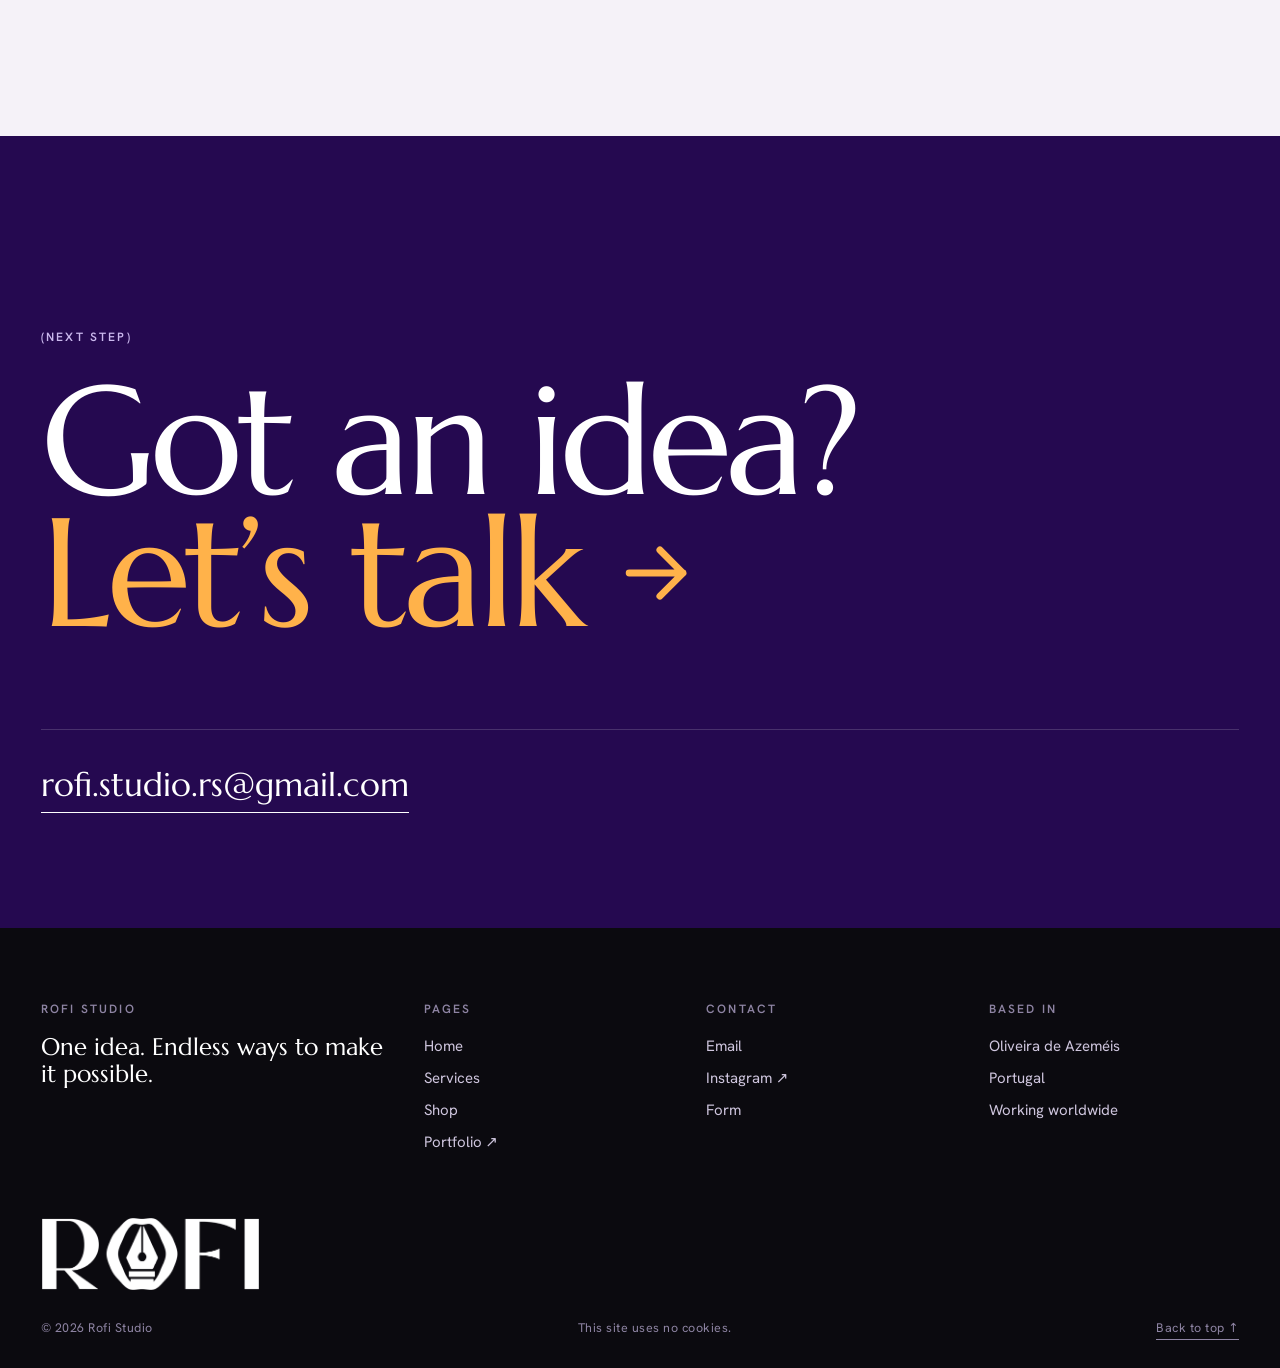
==== commit 6235341e: "Merch: design gráfico original em t-shirts, sweats e outras peças Co-Authored-By: Claude Opus 5.5 <n" ====
--- a/index.html
+++ b/index.html
@@ -180,7 +180,7 @@
       <h2 class="porta-titulo"><span data-l="pt">Loja</span><span data-l="en">Shop</span></h2>
     </div>
     <div class="porta-base">
-      <p><span data-l="pt">Templates digitais desde 9 € e merch da Rofi a caminho.</span><span data-l="en">Digital templates from €9, and Rofi merch on the way.</span></p>
+      <p><span data-l="pt">Templates digitais desde 9 € e merch com design original a caminho.</span><span data-l="en">Digital templates from €9, and original-design merch on the way.</span></p>
       <span class="circ"><svg class="i" aria-hidden="true"><use href="#seta"/></svg></span>
     </div>
   </a>
--- a/css/style.css
+++ b/css/style.css
@@ -569,3 +569,31 @@
 .porta:hover{flex-grow:1.2}
 .merch{padding-bottom:clamp(96px,13vw,200px)}
 .rodape-marca{max-width:560px}
+
+/* ajustes: trabalho mais contido, grelhas lado a lado, rodapé discreto */
+.proj{padding:clamp(16px,1.6vw,24px) 0}
+.proj-nome{font-size:clamp(26px,2.8vw,44px)}
+.proj-ano{font-size:18px}
+@media (min-width:901px){
+  .manifesto-grade{grid-template-columns:1fr 1.5fr}
+}
+@media (min-width:601px){
+  .valores{grid-template-columns:1fr 1fr}
+}
+.rodape-marca{max-width:220px}
+
+/* loja: 3 produtos por fila */
+.produtos{display:grid;grid-template-columns:repeat(3,minmax(0,1fr));gap:clamp(24px,2.6vw,40px);align-items:start}
+.produto,.produto:nth-child(even){display:flex;flex-direction:column;gap:22px}
+.produto:nth-child(even) .prod-fig{order:0}
+.prod-fig{aspect-ratio:4/5;width:100%}
+.prod-info{gap:12px}
+.prod-info h2{font-size:clamp(26px,2.2vw,36px)}
+.prod-info > p.preco{font-size:clamp(28px,2.4vw,38px)}
+.prod-info > p{font-size:15.5px}
+.prod-inclui li{font-size:11.5px;padding:6px 10px}
+.folha{width:36%}
+.grelha{width:66%}
+.browser{width:84%}
+@media (max-width:900px){.produtos{grid-template-columns:repeat(2,minmax(0,1fr))}}
+@media (max-width:600px){.produtos{grid-template-columns:1fr}}
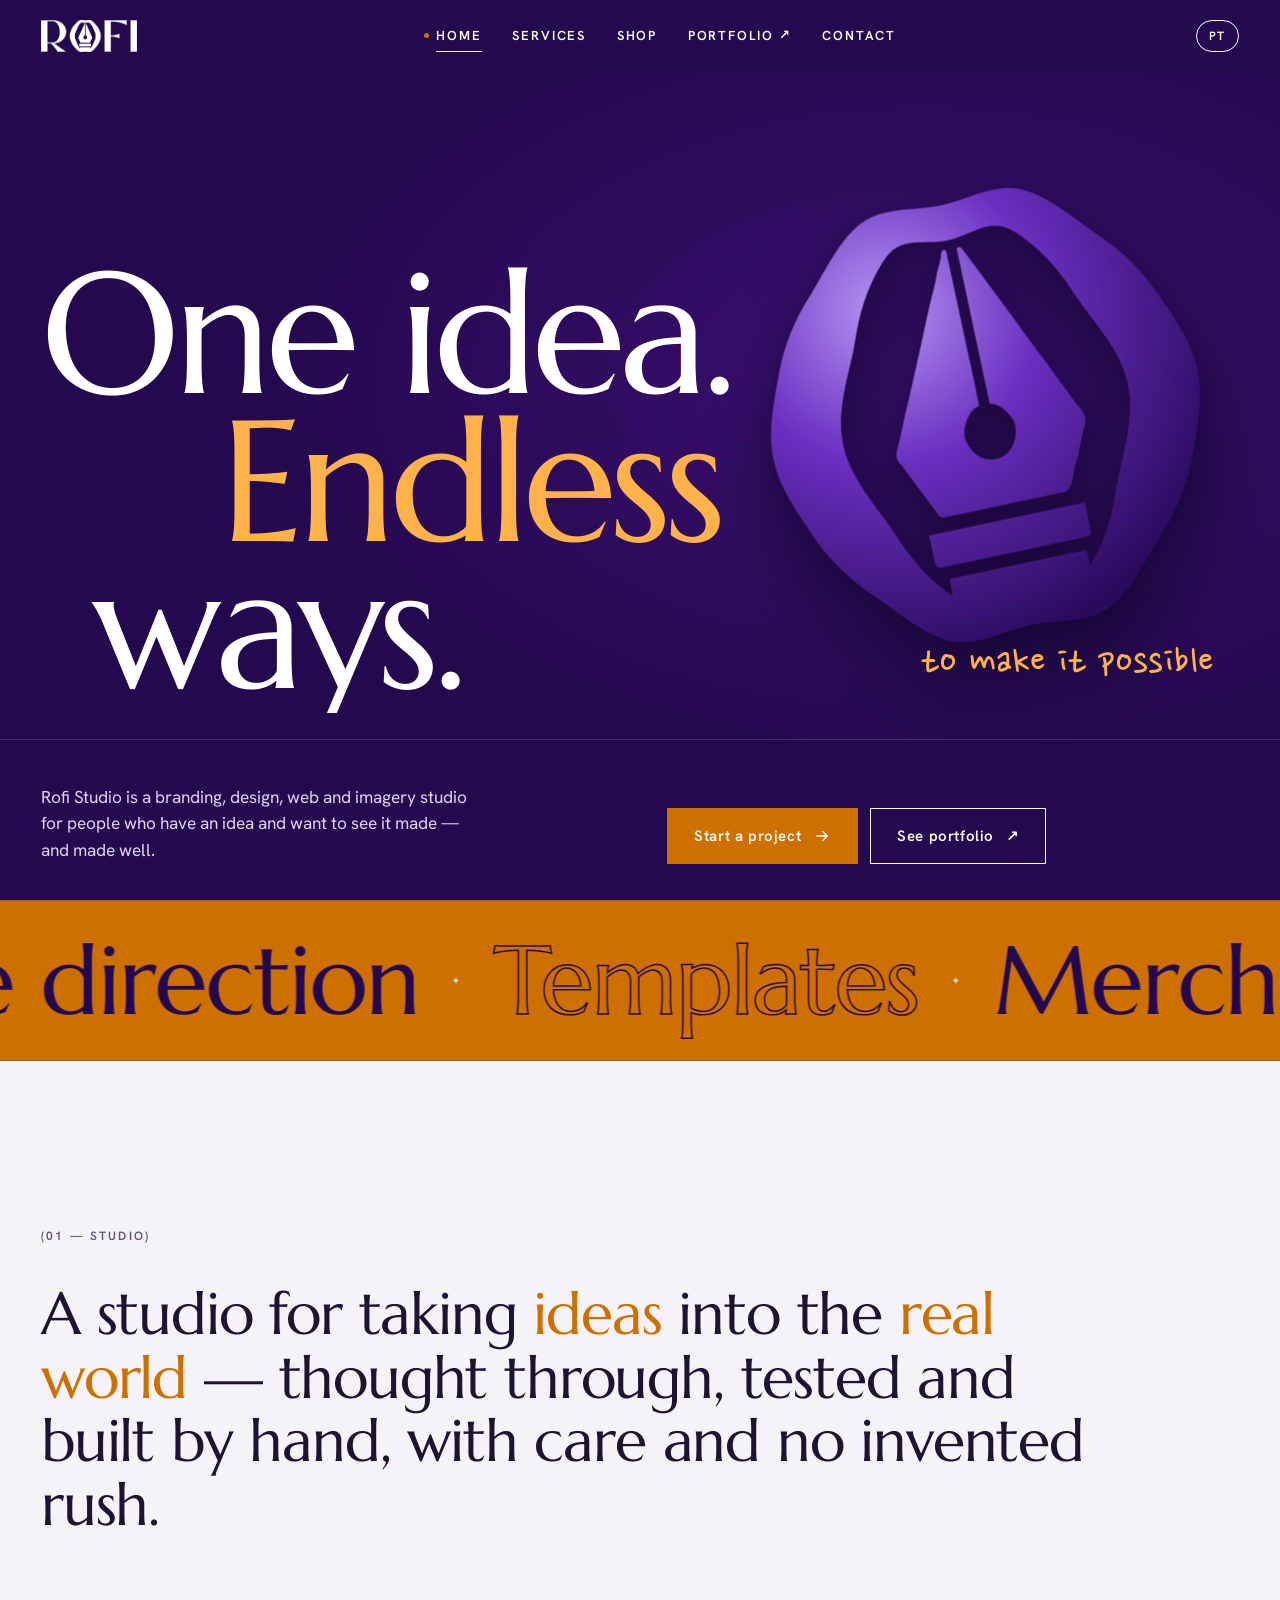
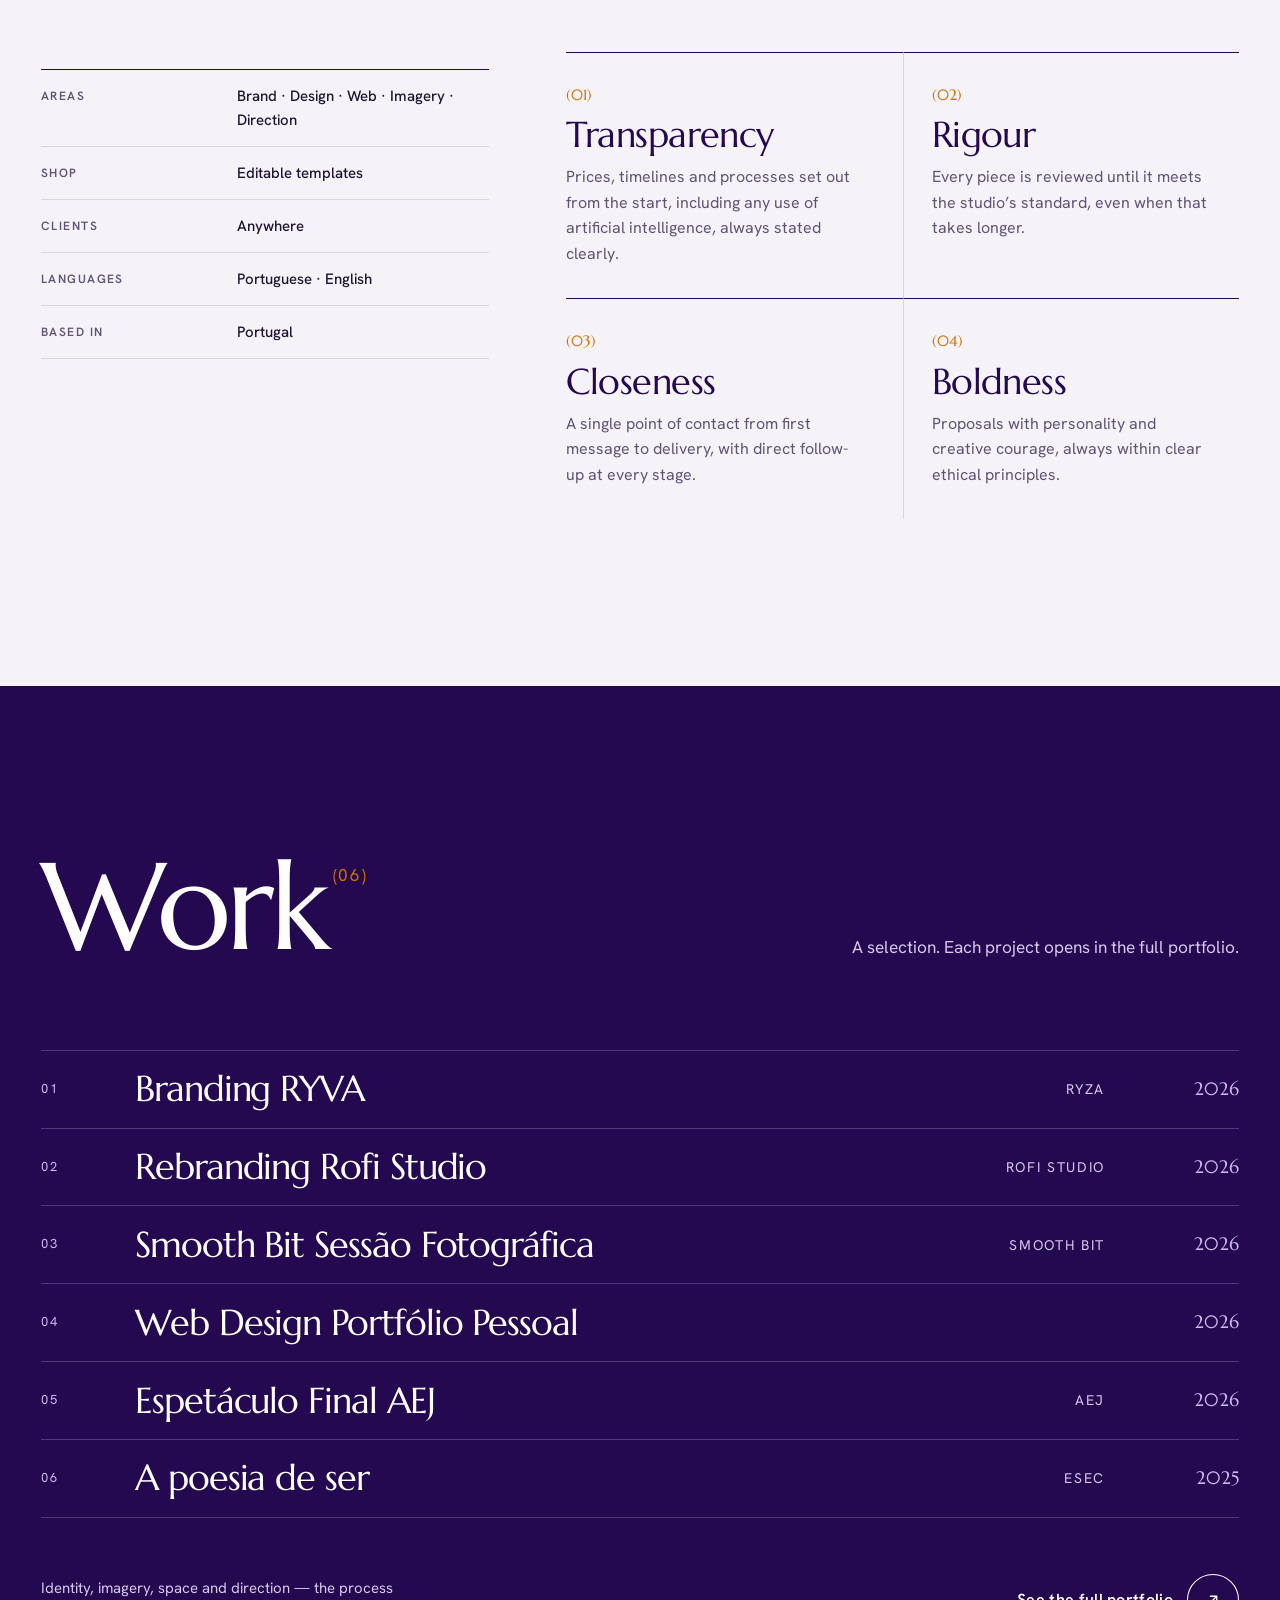
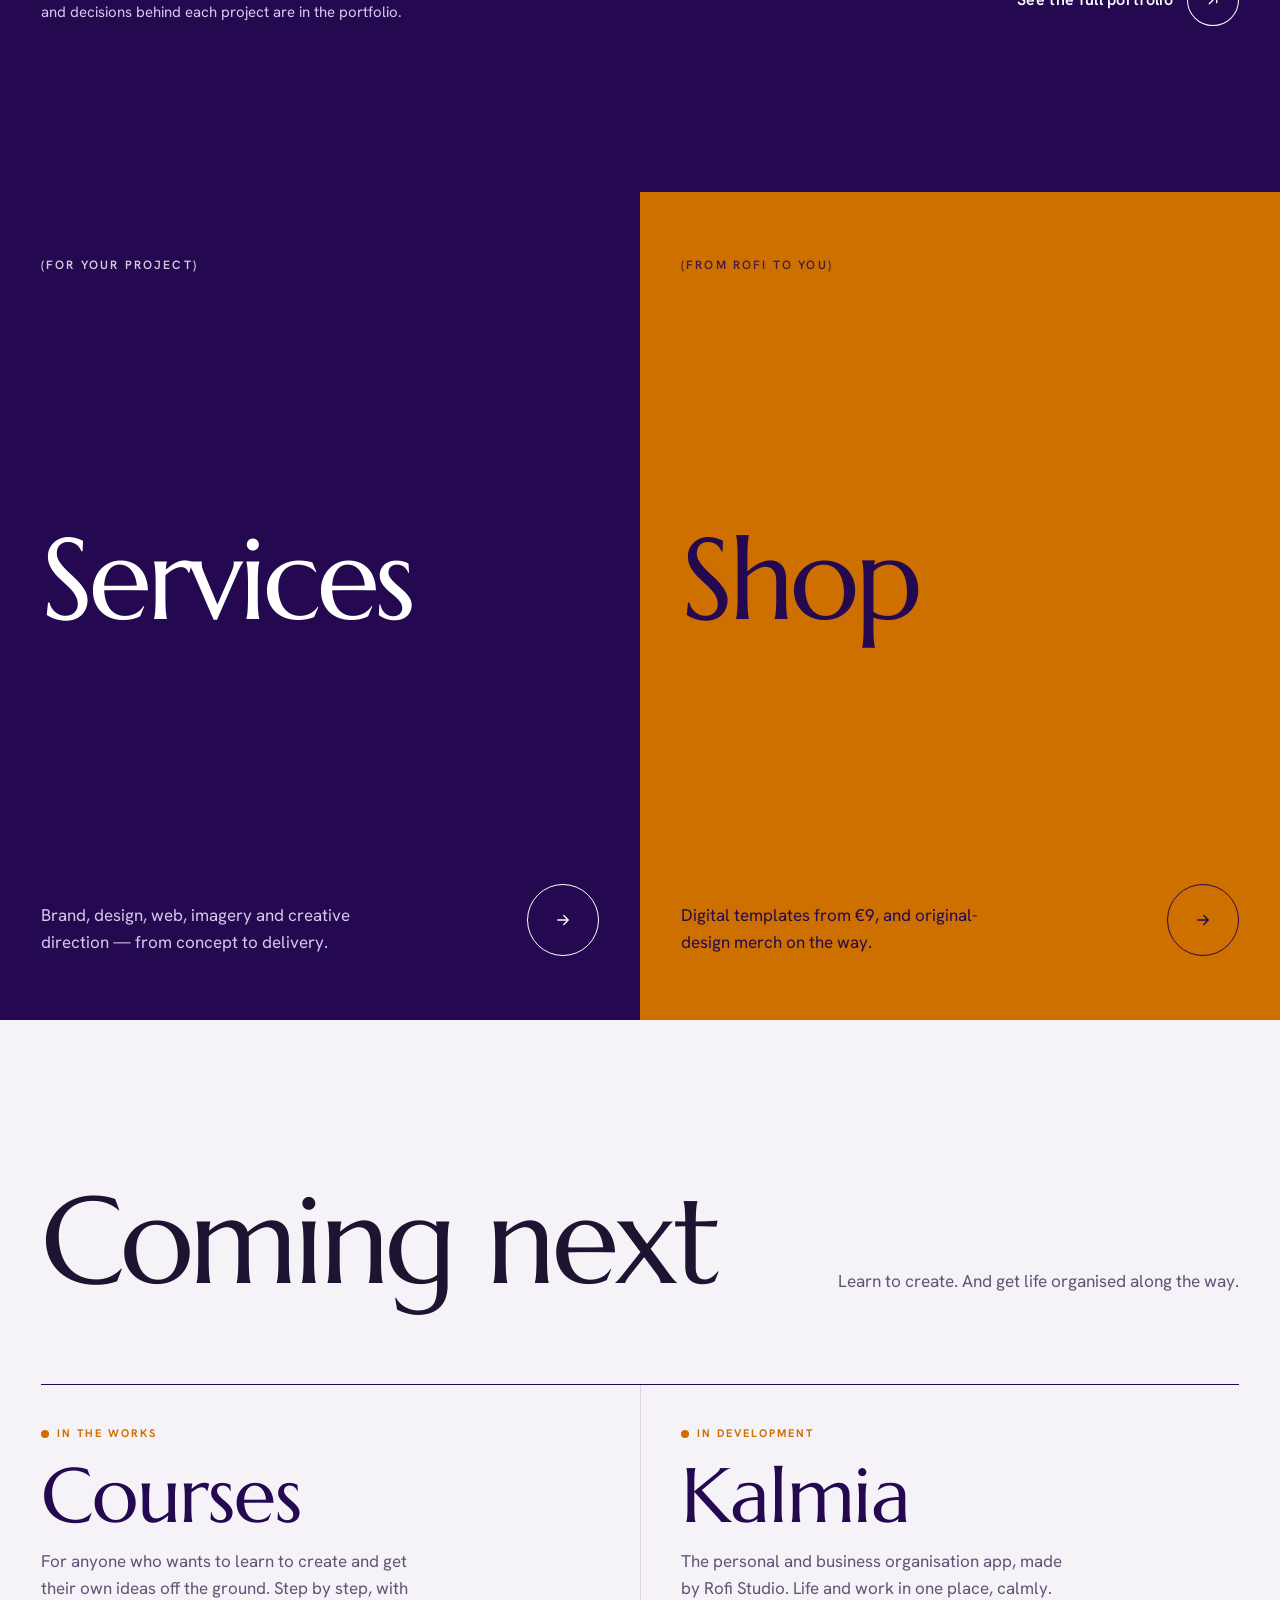
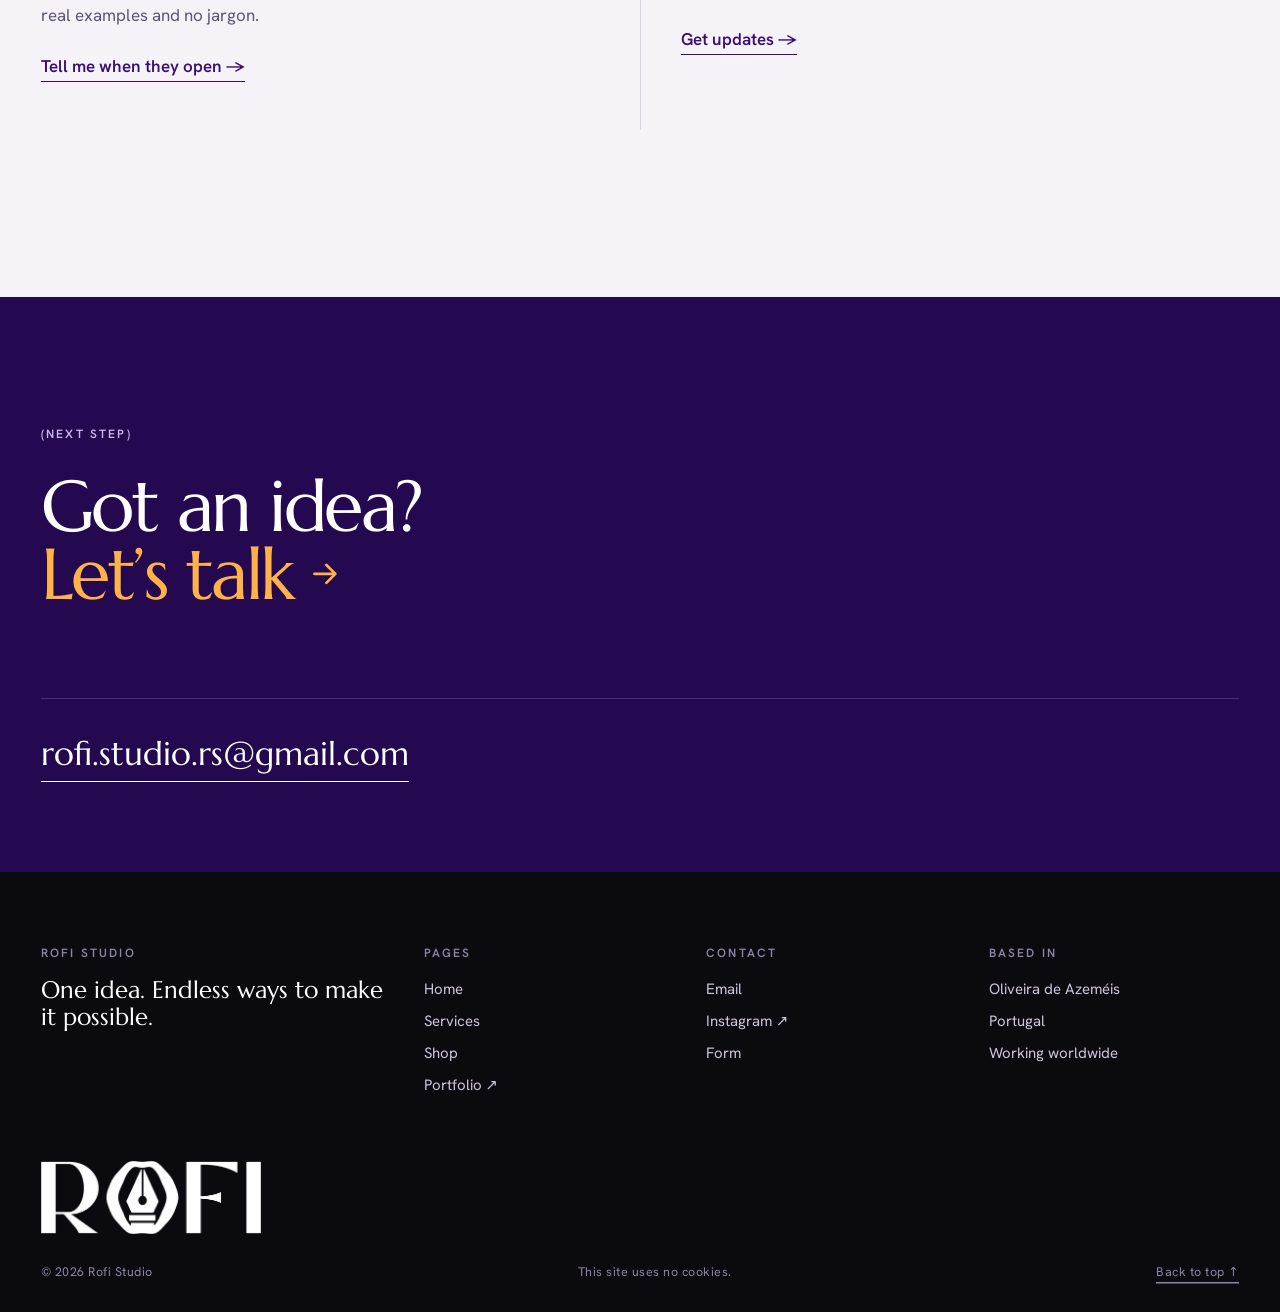
==== commit 3286a0b9: "Animações organizadas e títulos finais mais contidos Um objeto animado por página, sempre no topo (i" ====
--- a/index.html
+++ b/index.html
@@ -79,6 +79,13 @@
   </div>
 </section>
 
+
+<div class="faixa" data-tema="laranja" aria-hidden="true">
+  <div class="faixa-pista" data-faixa>
+    <div class="faixa-grupo"><span class="faixa-item"><span data-l="pt">Marca</span><span data-l="en">Brand</span></span><svg class="spark" aria-hidden="true"><use href="#spark"/></svg><span class="faixa-item contorno"><span data-l="pt">Design</span><span data-l="en">Design</span></span><svg class="spark" aria-hidden="true"><use href="#spark"/></svg><span class="faixa-item"><span data-l="pt">Web</span><span data-l="en">Web</span></span><svg class="spark" aria-hidden="true"><use href="#spark"/></svg><span class="faixa-item contorno"><span data-l="pt">Imagem</span><span data-l="en">Imagery</span></span><svg class="spark" aria-hidden="true"><use href="#spark"/></svg><span class="faixa-item"><span data-l="pt">Direção criativa</span><span data-l="en">Creative direction</span></span><svg class="spark" aria-hidden="true"><use href="#spark"/></svg><span class="faixa-item contorno"><span data-l="pt">Templates</span><span data-l="en">Templates</span></span><svg class="spark" aria-hidden="true"><use href="#spark"/></svg><span class="faixa-item"><span data-l="pt">Merch</span><span data-l="en">Merch</span></span><svg class="spark" aria-hidden="true"><use href="#spark"/></svg></div><div class="faixa-grupo"><span class="faixa-item"><span data-l="pt">Marca</span><span data-l="en">Brand</span></span><svg class="spark" aria-hidden="true"><use href="#spark"/></svg><span class="faixa-item contorno"><span data-l="pt">Design</span><span data-l="en">Design</span></span><svg class="spark" aria-hidden="true"><use href="#spark"/></svg><span class="faixa-item"><span data-l="pt">Web</span><span data-l="en">Web</span></span><svg class="spark" aria-hidden="true"><use href="#spark"/></svg><span class="faixa-item contorno"><span data-l="pt">Imagem</span><span data-l="en">Imagery</span></span><svg class="spark" aria-hidden="true"><use href="#spark"/></svg><span class="faixa-item"><span data-l="pt">Direção criativa</span><span data-l="en">Creative direction</span></span><svg class="spark" aria-hidden="true"><use href="#spark"/></svg><span class="faixa-item contorno"><span data-l="pt">Templates</span><span data-l="en">Templates</span></span><svg class="spark" aria-hidden="true"><use href="#spark"/></svg><span class="faixa-item"><span data-l="pt">Merch</span><span data-l="en">Merch</span></span><svg class="spark" aria-hidden="true"><use href="#spark"/></svg></div>
+  </div>
+</div>
+
 <!-- ============ ESTÚDIO / MANIFESTO ============ -->
 <section class="sec manifesto wrap" data-tema="claro" id="estudio">
   <span class="rotulo par"><span data-l="pt">01 — Estúdio</span><span data-l="en">01 — Studio</span></span>
--- a/css/style.css
+++ b/css/style.css
@@ -564,7 +564,6 @@
 body::after{display:none}
 .hero-fundo::after,.hero-halo,.scroll-ind{display:none}
 .hero-fundo{background:radial-gradient(70% 60% at 72% 42%,#3B0F72 0%,rgba(59,15,114,0) 70%),var(--noite)}
-.cursor{display:none!important}
 .etiqueta::before{animation:none}
 .porta:hover{flex-grow:1.2}
 .merch{padding-bottom:clamp(96px,13vw,200px)}
@@ -597,3 +596,9 @@
 .browser{width:84%}
 @media (max-width:900px){.produtos{grid-template-columns:repeat(2,minmax(0,1fr))}}
 @media (max-width:600px){.produtos{grid-template-columns:1fr}}
+
+/* chamada final e contacto mais contidos */
+.chamada{padding-block:clamp(80px,10vw,150px) clamp(56px,7vw,96px)}
+.chamada-titulo{font-size:clamp(40px,5.6vw,100px);line-height:.95}
+.chamada-titulo a svg{width:.5em;height:.5em}
+.contacto-titulo{font-size:clamp(48px,6vw,110px);line-height:.92}
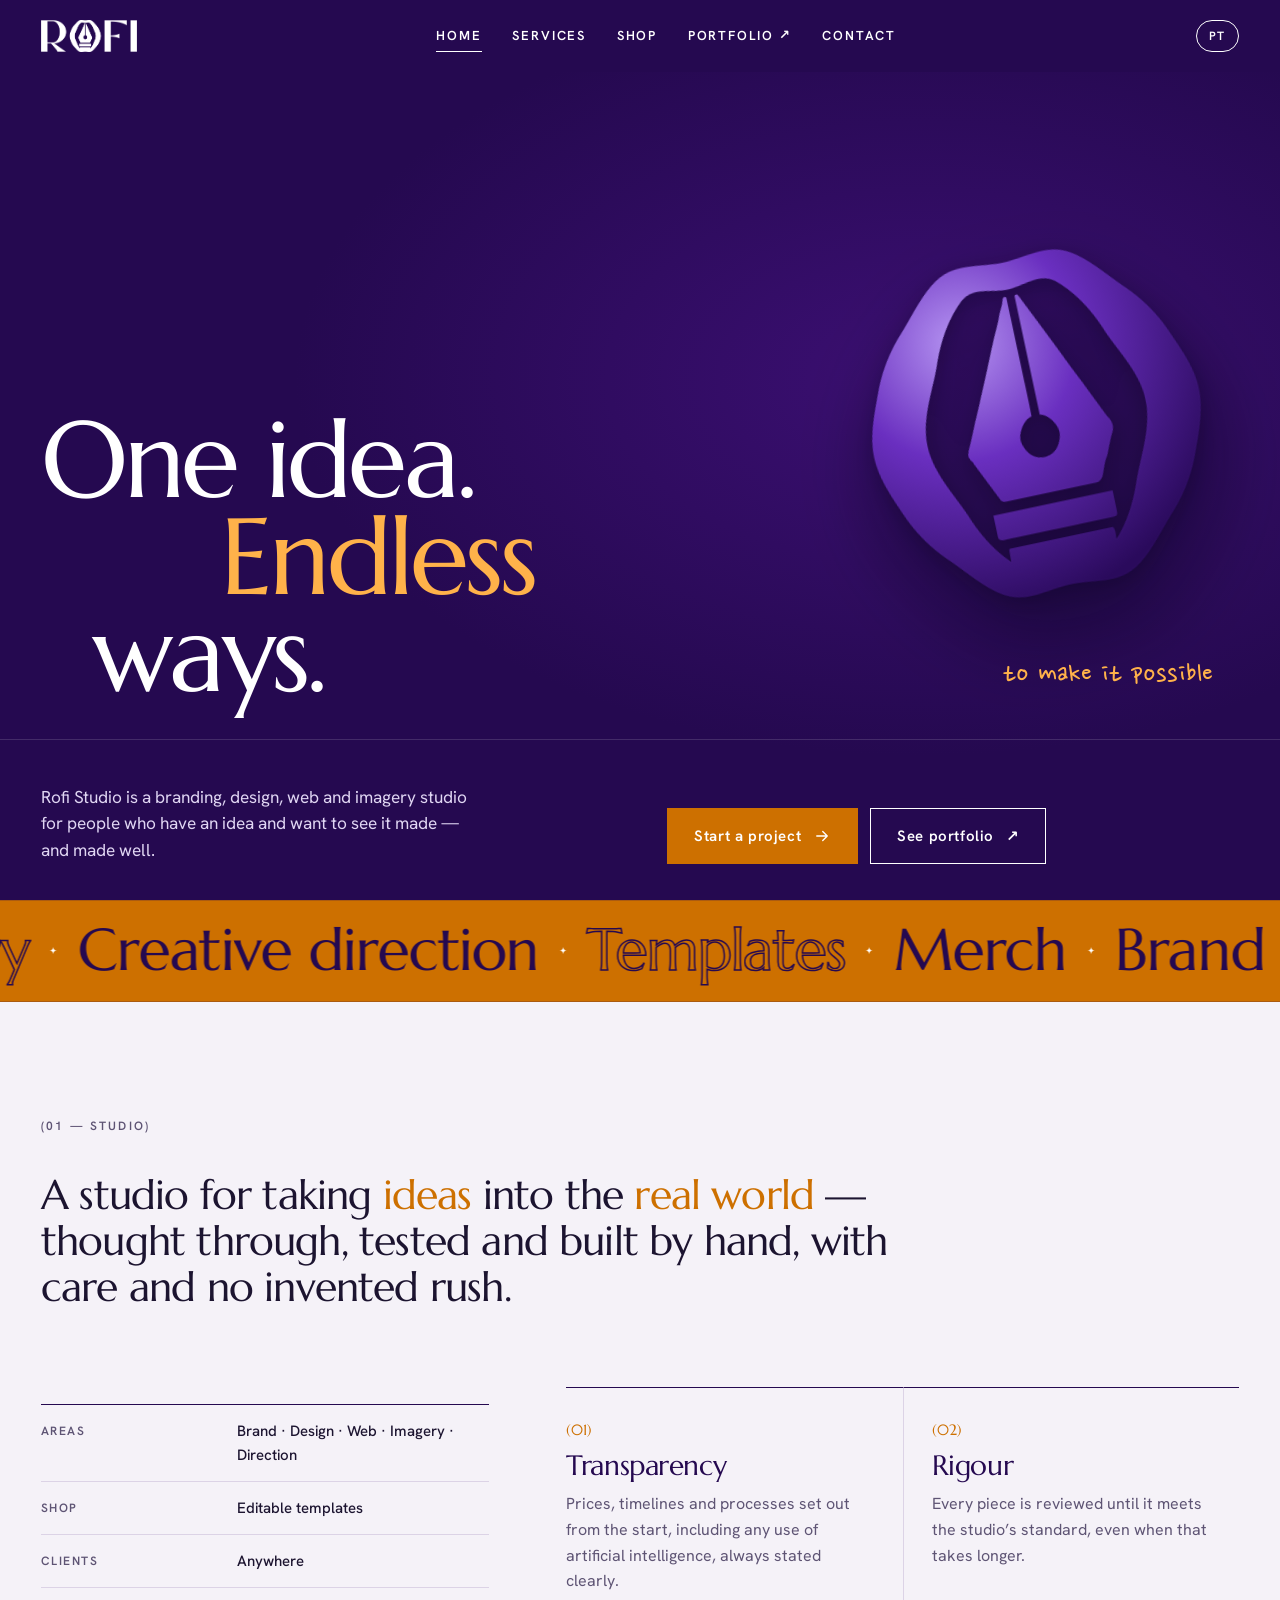
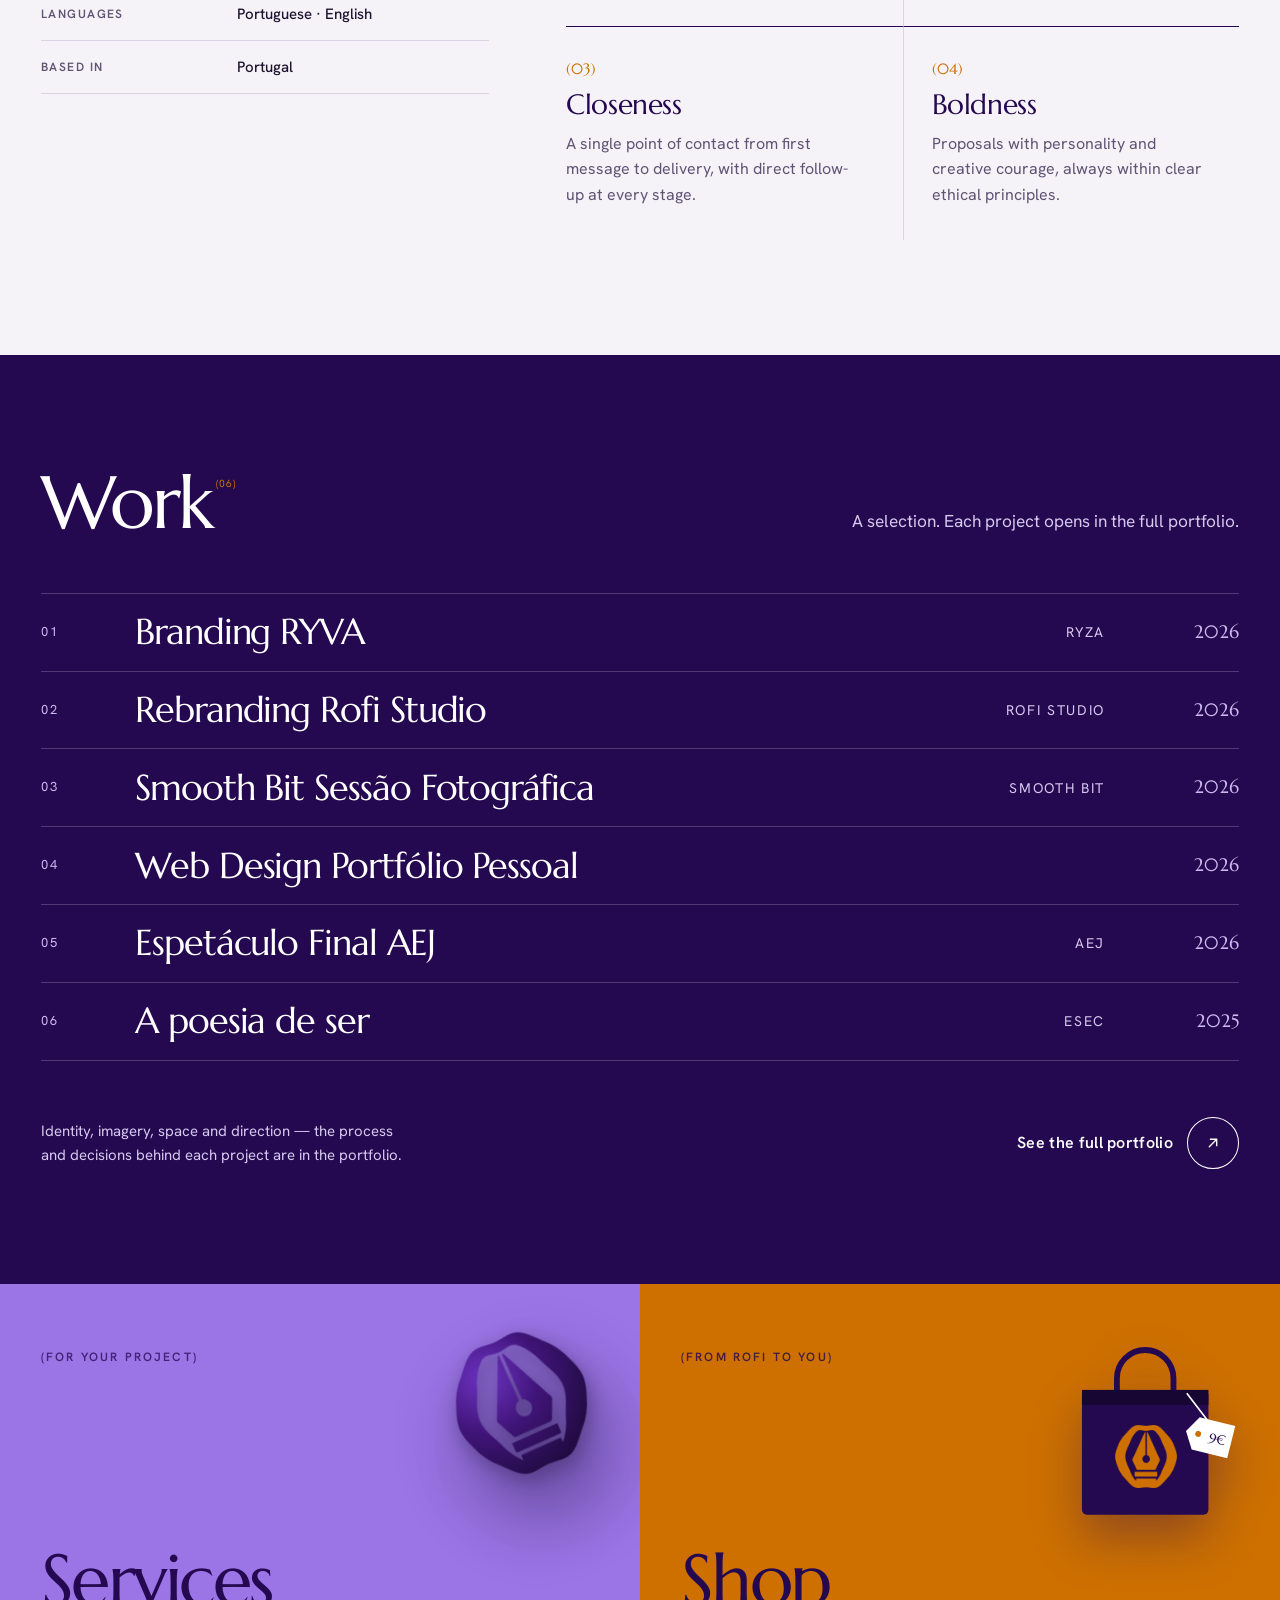
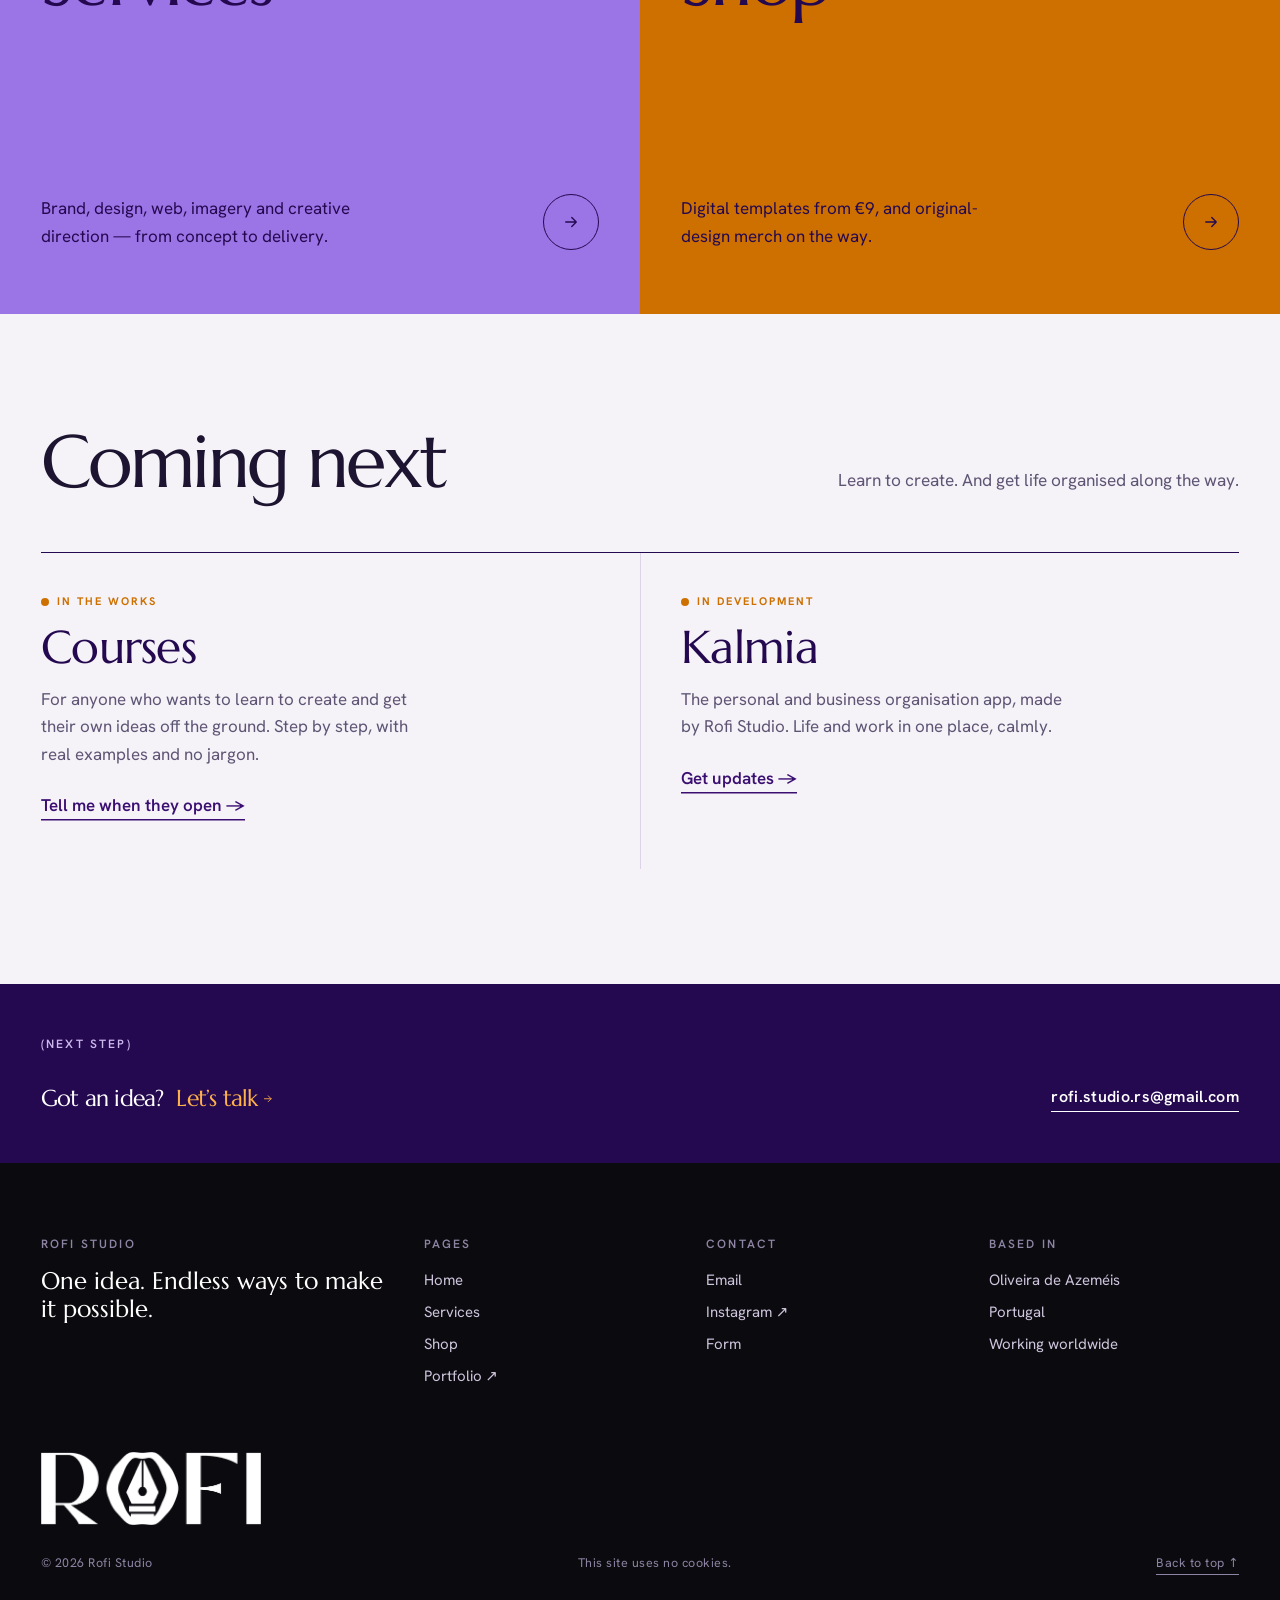
==== commit f3d598c3: "Início: bloco Serviços em lilás, ilustrações nos blocos e chamada menor Serviços ganha o aparo a des" ====
--- a/index.html
+++ b/index.html
@@ -173,6 +173,10 @@
 <section class="portas" aria-label="Serviços e loja">
   <a class="porta p-serv" href="servicos.html" data-tema="escuro" data-cursor="Ver">
     <span class="rotulo par"><span data-l="pt">Para o seu projeto</span><span data-l="en">For your project</span></span>
+    <div class="porta-ilus ilus-serv" aria-hidden="true">
+      <svg class="traco" viewBox="0 0 320 120" preserveAspectRatio="none"><path d="M6 96 C60 30 110 118 170 70 S270 18 314 48" fill="none" stroke="#250950" stroke-width="3" stroke-linecap="round"/></svg>
+      <div class="nib3d flutua"><span class="logo sym"></span></div>
+    </div>
     <div>
       <h2 class="porta-titulo"><span data-l="pt">Serviços</span><span data-l="en">Services</span></h2>
     </div>
@@ -183,6 +187,21 @@
   </a>
   <a class="porta p-loja" href="loja.html" data-tema="laranja">
     <span class="rotulo par"><span data-l="pt">Da Rofi para si</span><span data-l="en">From Rofi to you</span></span>
+    <div class="porta-ilus ilus-loja flutua" aria-hidden="true">
+      <svg viewBox="0 0 200 230">
+        <path d="M66 70 V52 a34 34 0 0 1 68 0 V70" fill="none" stroke="#250950" stroke-width="7" stroke-linecap="round"/>
+        <rect x="24" y="66" width="152" height="150" rx="6" fill="#250950"/>
+        <rect x="24" y="66" width="152" height="18" fill="#170533"/>
+        <g transform="translate(62 104)"><rect width="76" height="76" fill="none"/></g>
+        <path d="M150 70 L176 104" stroke="#fff" stroke-width="2"/>
+        <g transform="rotate(14 184 124)">
+          <path d="M160 104 h44 v40 h-44 l-12 -20 z" fill="#fff"/>
+          <circle cx="163" cy="124" r="3.5" fill="#CD7000"/>
+          <text x="187" y="130" text-anchor="middle" font-family="Marcellus, Georgia, serif" font-size="16" fill="#250950">9€</text>
+        </g>
+      </svg>
+      <span class="logo sym"></span>
+    </div>
     <div>
       <h2 class="porta-titulo"><span data-l="pt">Loja</span><span data-l="en">Shop</span></h2>
     </div>
--- a/css/style.css
+++ b/css/style.css
@@ -602,3 +602,79 @@
 .chamada-titulo{font-size:clamp(40px,5.6vw,100px);line-height:.95}
 .chamada-titulo a svg{width:.5em;height:.5em}
 .contacto-titulo{font-size:clamp(48px,6vw,110px);line-height:.92}
+
+/* =========================================================
+   ESCALA REVISTA — nada excessivamente gigante
+   ========================================================= */
+.sec{padding-block:clamp(72px,9vw,140px)}
+.sec-cab{margin-bottom:clamp(36px,4.5vw,64px)}
+.sec-titulo{font-size:clamp(40px,5.8vw,104px)}
+
+.hero-titulo{font-size:clamp(52px,8.4vw,150px);line-height:.9}
+.hero-titulo .mao{font-size:clamp(22px,2.4vw,40px)}
+.hero-nib{width:clamp(200px,26vw,420px)}
+.pag-hero{padding:calc(var(--topo) + clamp(48px,7vw,100px)) 0 clamp(40px,5vw,64px)}
+.pag-titulo{font-size:clamp(48px,7.6vw,136px);line-height:.9}
+.pag-hero .nib-canto{width:clamp(120px,14vw,220px)}
+
+.faixa{padding-block:clamp(14px,1.6vw,22px)}
+.faixa-item{font-size:clamp(32px,4.6vw,80px)}
+
+.manifesto-txt{font-size:clamp(26px,3.2vw,52px);line-height:1.12;max-width:26ch}
+.manifesto-grade{margin-top:clamp(56px,6vw,96px)}
+.valor h3{font-size:clamp(26px,2.2vw,36px)}
+
+.portas{min-height:min(70svh,640px)}
+.porta-titulo{font-size:clamp(44px,5.6vw,100px)}
+.porta .circ{width:56px;height:56px}
+
+.seguir-item h3{font-size:clamp(34px,3.6vw,60px)}
+
+.serv summary{padding:clamp(18px,2vw,28px) 0}
+.serv h2{font-size:clamp(28px,3.4vw,56px)}
+.serv .mais{width:48px;height:48px}
+.passo-n{font-size:clamp(44px,4.4vw,72px)}
+.passos li{padding:28px 0}
+.passos h3{font-size:clamp(24px,2.2vw,34px)}
+.promessa{padding-block:clamp(56px,7vw,100px)}
+.promessa p{font-size:clamp(26px,3.2vw,52px);max-width:24ch}
+
+.nota-loja h3{font-size:24px}
+
+/* linhas animadas: espaço para as letras que descem (g, j, p, ç) */
+.linha{padding-bottom:.2em;margin-bottom:-.2em}
+
+/* chamada final discreta (o título grande fica só na página de contacto) */
+.chamada{padding-block:clamp(48px,5vw,72px);display:grid;grid-template-columns:1fr auto;align-items:center;gap:20px 40px}
+.chamada .rotulo{margin-bottom:10px;grid-column:1/-1}
+.chamada-titulo{font-size:clamp(26px,2.6vw,42px);line-height:1.1}
+.chamada-titulo br{display:none}
+.chamada-titulo > span{margin-right:.3em}
+.chamada-base{margin:0;padding:0;border:0}
+.chamada-mail{font-family:var(--f-body);font-size:16px;font-weight:600;letter-spacing:.02em}
+@media (max-width:760px){.chamada{grid-template-columns:1fr}}
+.menu a[aria-current="page"]::before{display:none}
+
+/* chamada final ainda mais discreta */
+.chamada-titulo{font-size:clamp(20px,1.8vw,28px)}
+.chamada{padding-block:clamp(36px,4vw,56px)}
+
+/* portas: serviços em lilás + elementos ilustrativos */
+.porta.p-serv{background:var(--lilas-2);color:var(--noite)}
+.porta.p-serv p{color:var(--noite)}
+.porta.p-serv .rotulo{opacity:.75}
+.porta.p-serv:hover .circ{background:var(--noite);border-color:var(--noite);color:#fff}
+.porta{isolation:isolate}
+.porta-ilus{position:absolute;z-index:-1;pointer-events:none;right:clamp(20px,4vw,64px);top:clamp(28px,4vw,56px);transition:transform .9s var(--ease)}
+.porta:hover .porta-ilus{transform:scale(1.05) rotate(-3deg)}
+.ilus-serv{width:clamp(220px,24vw,360px);height:clamp(150px,15vw,220px)}
+.ilus-serv .nib3d{position:absolute;right:0;top:0;width:44%;transform:rotate(-24deg)}
+.ilus-serv .nib3d .logo{background:radial-gradient(circle at 32% 22%,#6A2FC0 0%,#3B0F72 40%,#170533 85%)}
+.ilus-serv .traco{position:absolute;left:0;bottom:0;width:78%;height:60%;overflow:visible}
+.ilus-serv .traco path{stroke-dasharray:420;stroke-dashoffset:420;transition:stroke-dashoffset 1.4s var(--ease)}
+.porta:hover .ilus-serv .traco path,.porta:focus-visible .ilus-serv .traco path{stroke-dashoffset:0}
+@media (prefers-reduced-motion:reduce),(pointer:coarse){.ilus-serv .traco path{stroke-dashoffset:0}}
+.ilus-loja{width:clamp(130px,13vw,200px);aspect-ratio:200/230}
+.ilus-loja svg{width:100%;height:100%;overflow:visible;filter:drop-shadow(0 24px 24px rgba(37,9,80,.35))}
+.ilus-loja .logo.sym{position:absolute;left:31%;top:45%;width:38%;color:var(--laranja)}
+@media (max-width:900px){.porta-ilus{opacity:.9}}
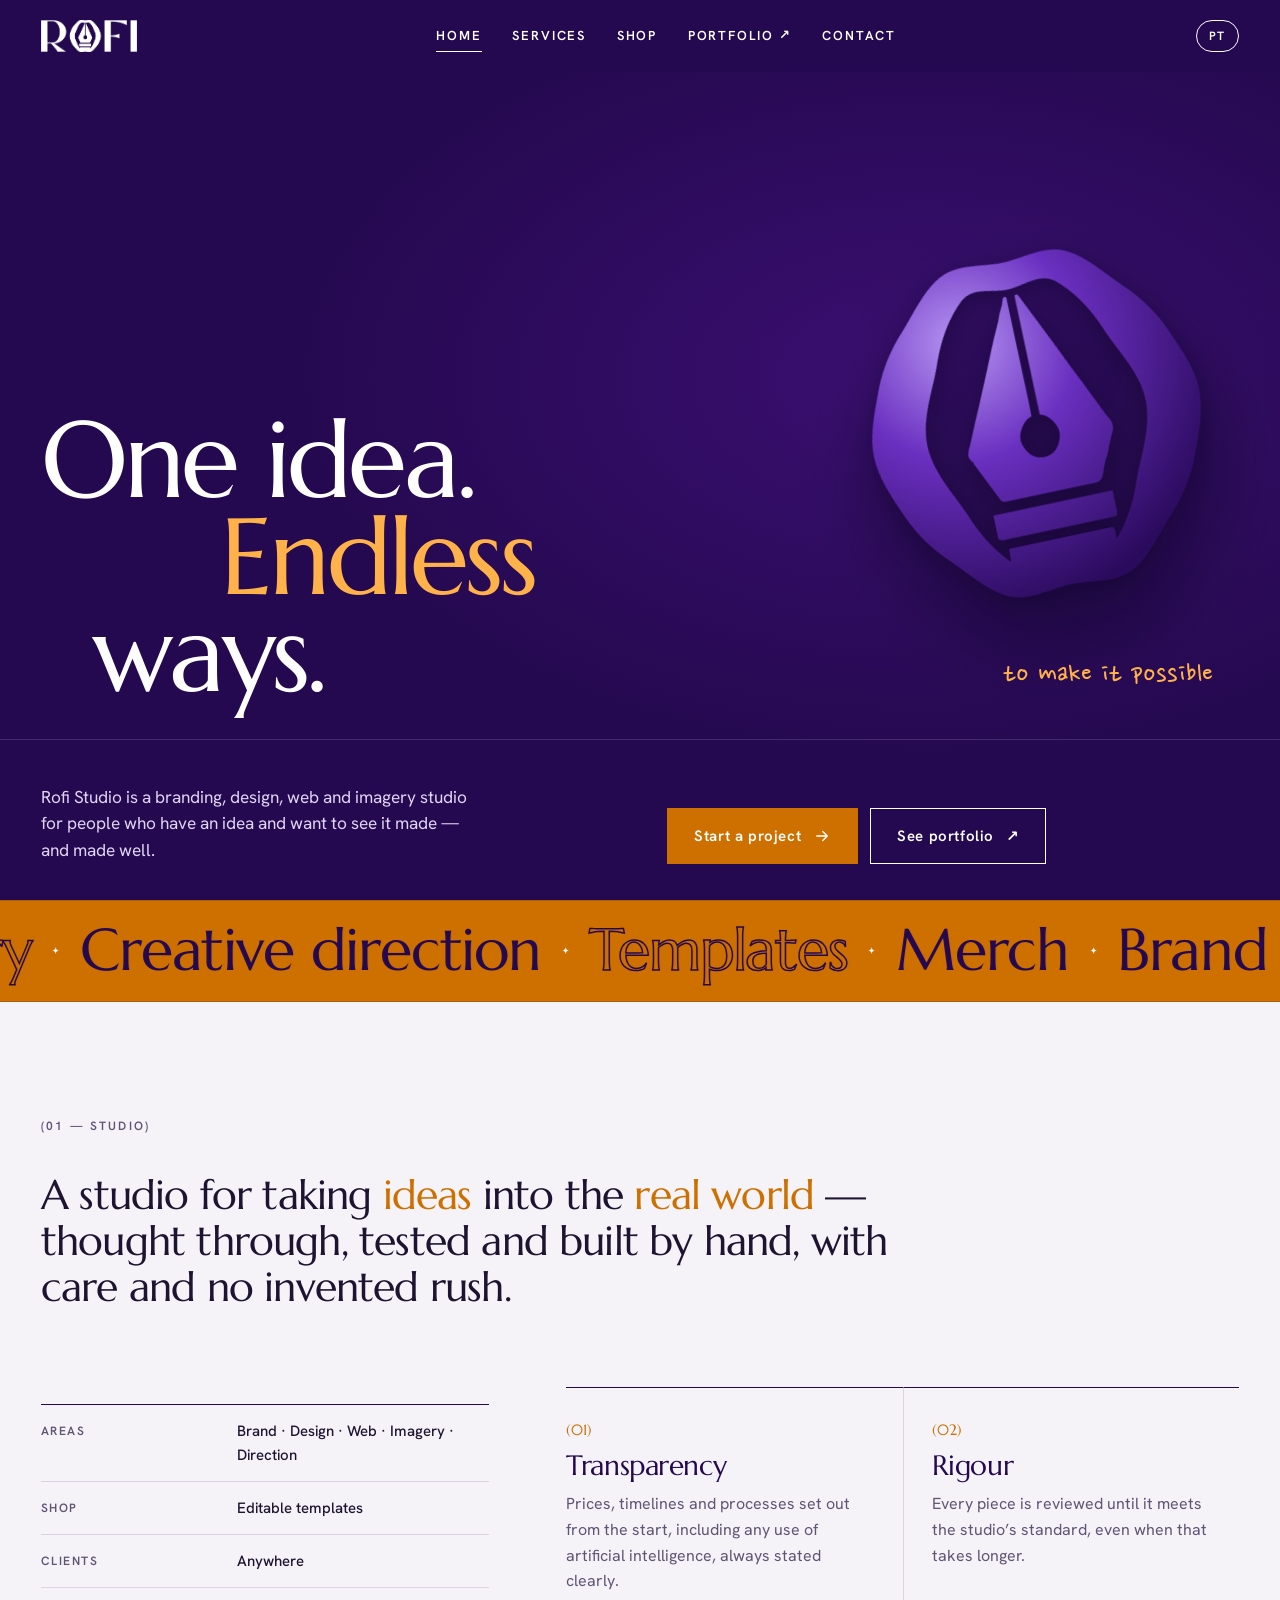
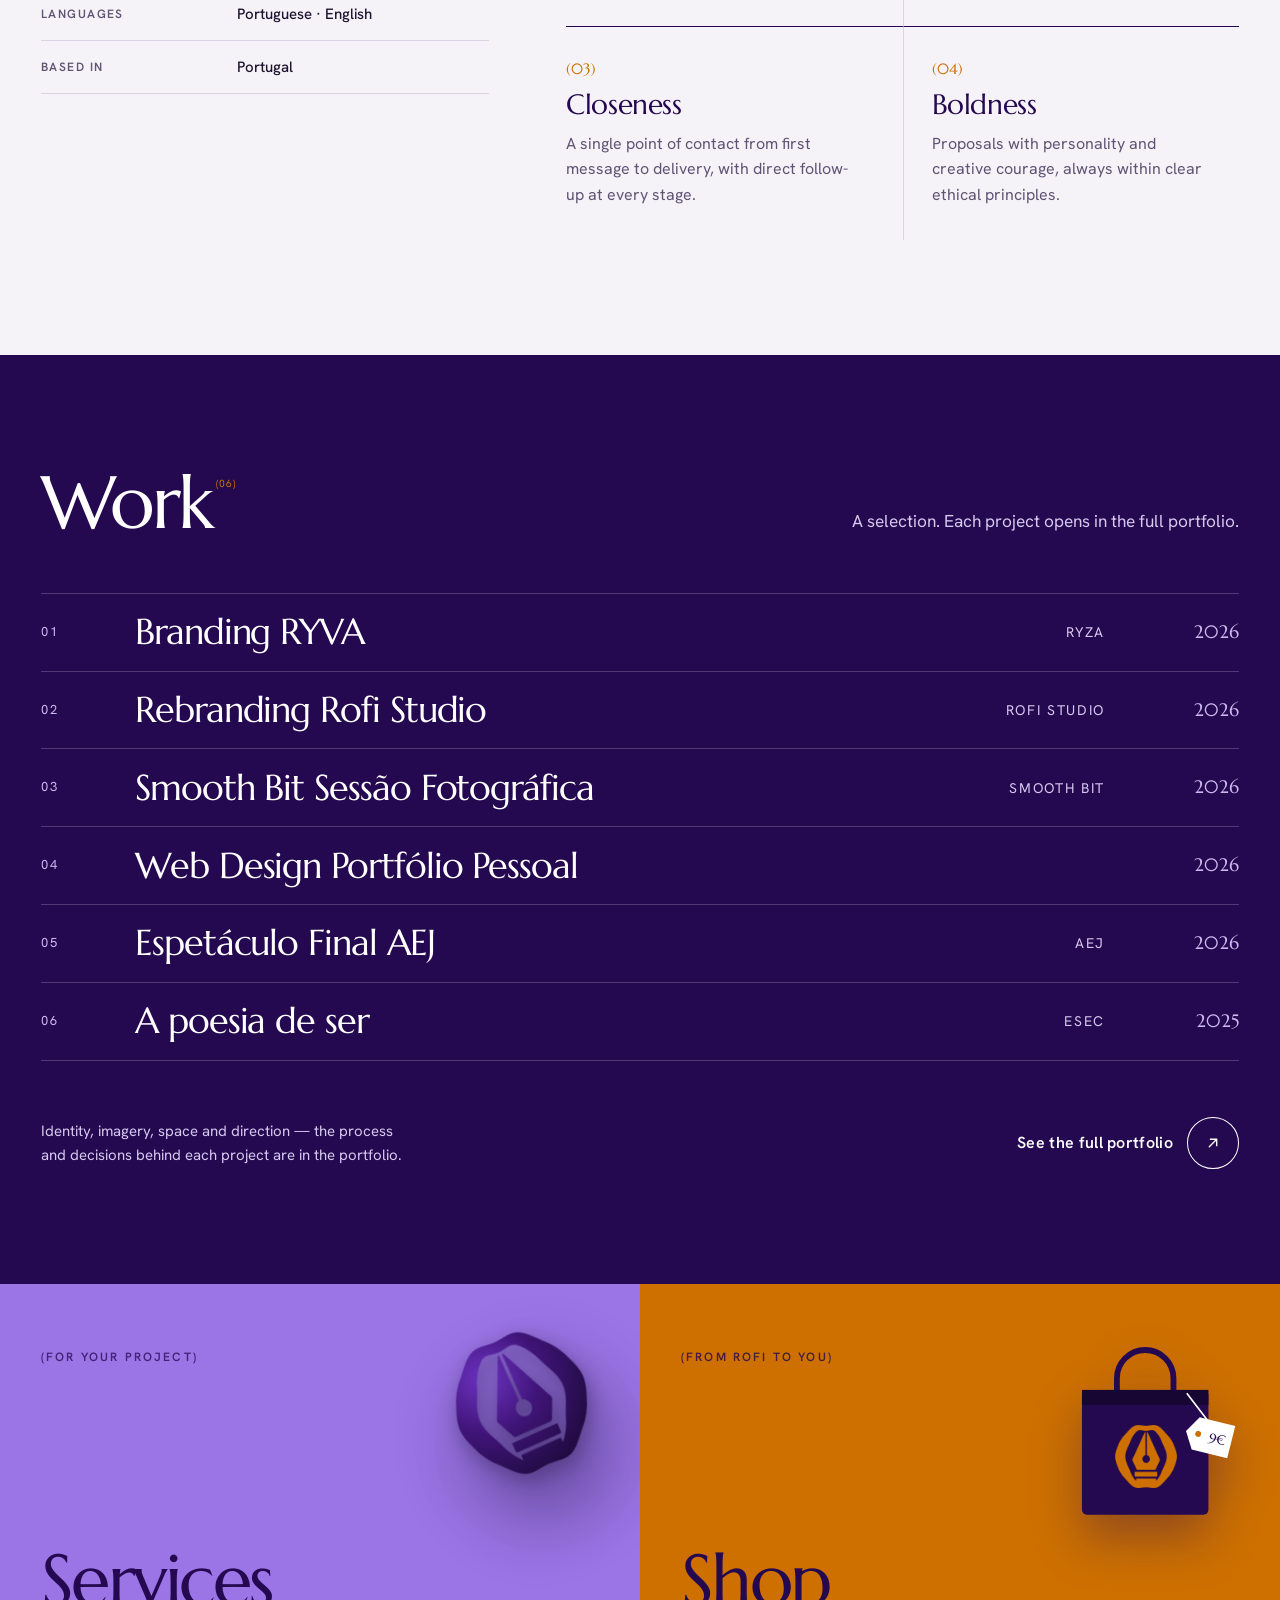
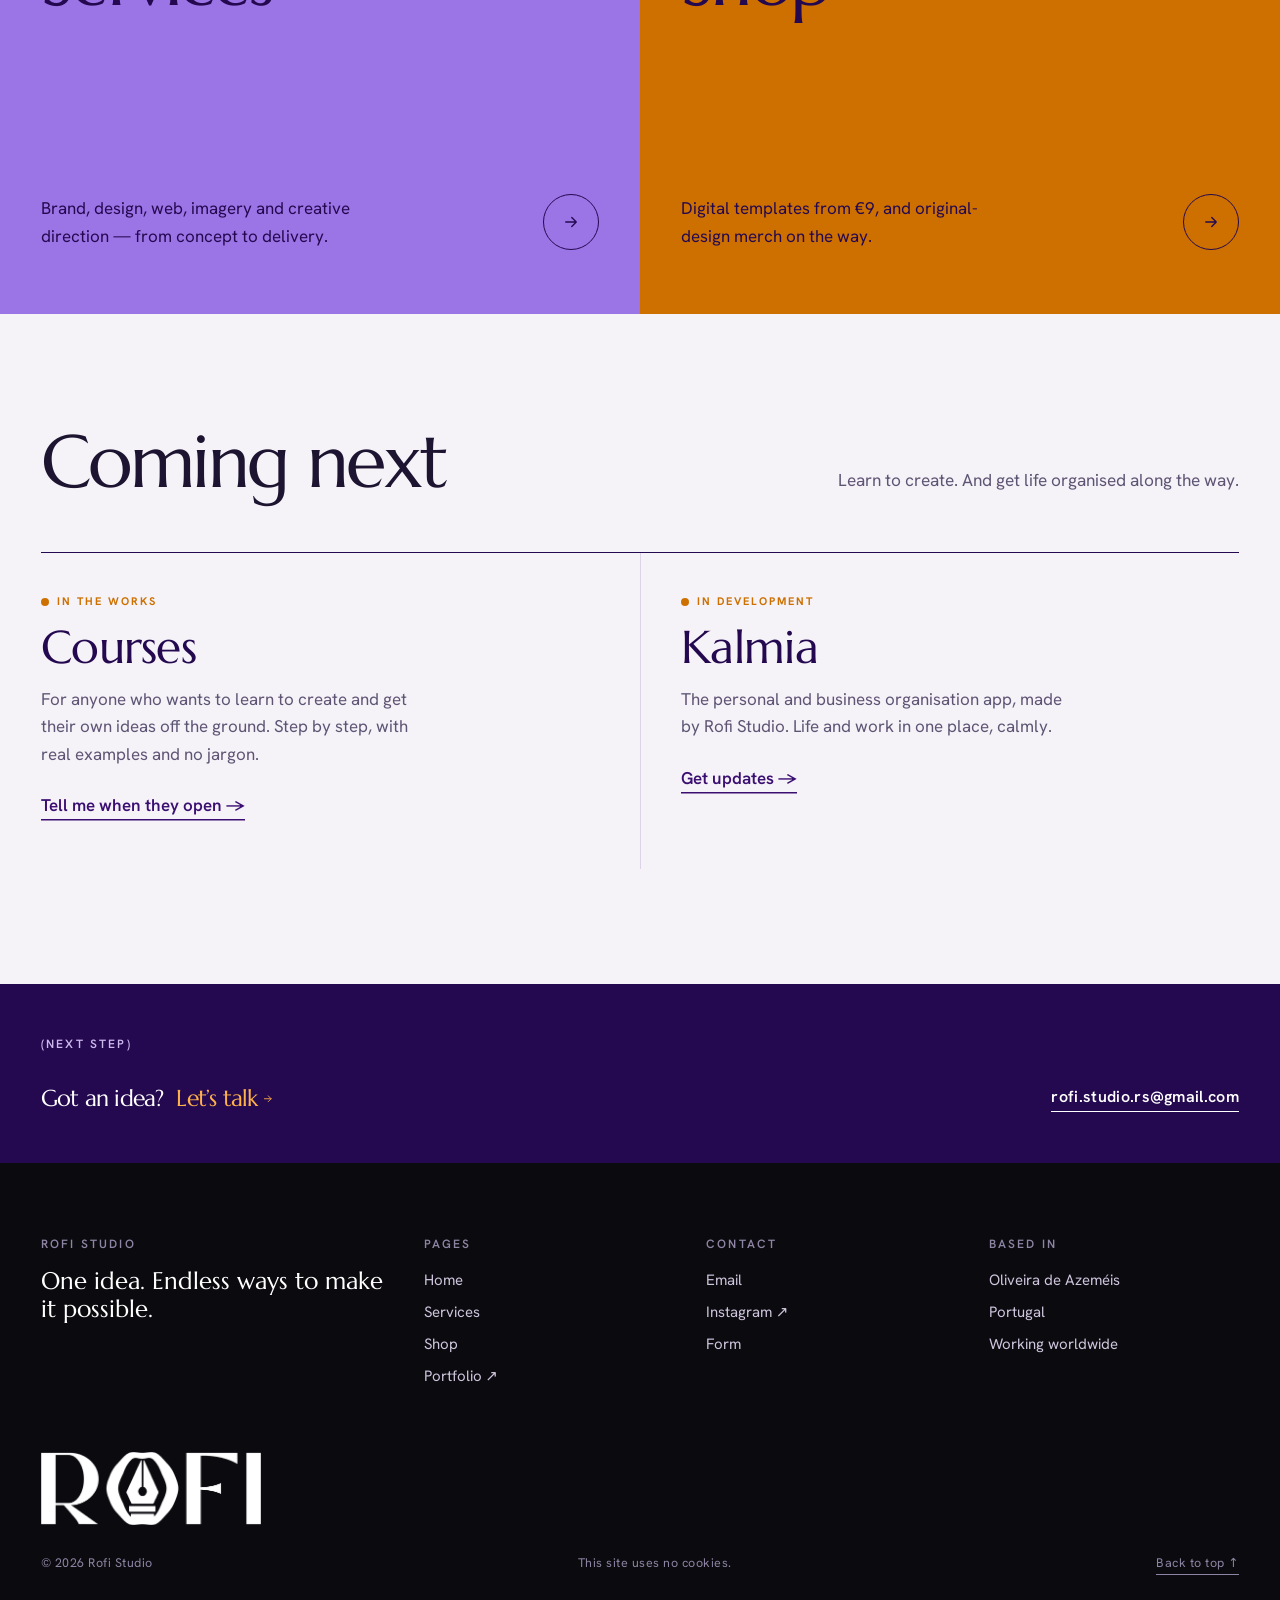
==== commit af04cd2d: "SEO: dados estruturados, canonical, sitemap e robots para aparecer na pesquisa por Rofi Studio Co-Au" ====
--- a/index.html
+++ b/index.html
@@ -3,19 +3,29 @@
 <head>
   <meta charset="utf-8">
   <meta name="viewport" content="width=device-width, initial-scale=1, viewport-fit=cover">
-  <title>Rofi Studio · Design, marca e web</title>
-  <meta name="description" content="Rofi Studio é um estúdio de design, marca e web para quem tem uma ideia e a quer ver feita — e bem feita.">
+  <title>Rofi Studio · Estúdio de design, marca e web</title>
+  <meta name="description" content="Rofi Studio é um estúdio de marca, design, web e imagem em Oliveira de Azeméis, Portugal, para quem tem uma ideia e a quer ver feita — e bem feita.">
   <meta name="theme-color" content="#250950">
+  <link rel="canonical" href="https://rofistudios.com/">
 
   <meta property="og:type" content="website">
   <meta property="og:site_name" content="Rofi Studio">
-  <meta property="og:title" content="Rofi Studio · Design, marca e web">
-  <meta property="og:description" content="Rofi Studio é um estúdio de design, marca e web para quem tem uma ideia e a quer ver feita — e bem feita.">
+  <meta property="og:url" content="https://rofistudios.com/">
+  <meta property="og:locale" content="pt_PT">
+  <meta property="og:title" content="Rofi Studio · Estúdio de design, marca e web">
+  <meta property="og:description" content="Rofi Studio é um estúdio de marca, design, web e imagem em Oliveira de Azeméis, Portugal, para quem tem uma ideia e a quer ver feita — e bem feita.">
   <meta property="og:image" content="https://rofistudios.com/assets/og-image.jpg">
   <meta name="twitter:card" content="summary_large_image">
 
   <link rel="icon" type="image/png" sizes="32x32" href="assets/favicon-32.png">
+  <link rel="icon" type="image/png" sizes="512x512" href="assets/icon-512.png">
   <link rel="apple-touch-icon" href="assets/apple-touch-icon.png">
+  <script type="application/ld+json">
+  {"@context":"https://schema.org","@graph":[
+    {"@type":"WebSite","@id":"https://rofistudios.com/#site","url":"https://rofistudios.com/","name":"Rofi Studio","alternateName":["Rofi Studios","Rofi"],"inLanguage":["pt-PT","en"],"publisher":{"@id":"https://rofistudios.com/#estudio"}},
+    {"@type":"ProfessionalService","@id":"https://rofistudios.com/#estudio","name":"Rofi Studio","alternateName":"Rofi Studios","url":"https://rofistudios.com/","logo":"https://rofistudios.com/assets/icon-512.png","image":"https://rofistudios.com/assets/og-image.jpg","description":"Estúdio de marca, design, web e imagem. Do conceito à entrega, com preço e prazo claros.","slogan":"Uma ideia. Infinitas formas de a tornar possível.","email":"rofi.studio.rs@gmail.com","address":{"@type":"PostalAddress","addressLocality":"Oliveira de Azeméis","addressCountry":"PT"},"areaServed":"Worldwide","knowsLanguage":["pt","en"],"sameAs":["https://www.instagram.com/rofi.studio.rs/","https://portfoliorenatasofia.framer.website/"]}
+  ]}
+  </script>
 
   <link rel="preconnect" href="https://fonts.googleapis.com">
   <link rel="preconnect" href="https://fonts.gstatic.com" crossorigin>
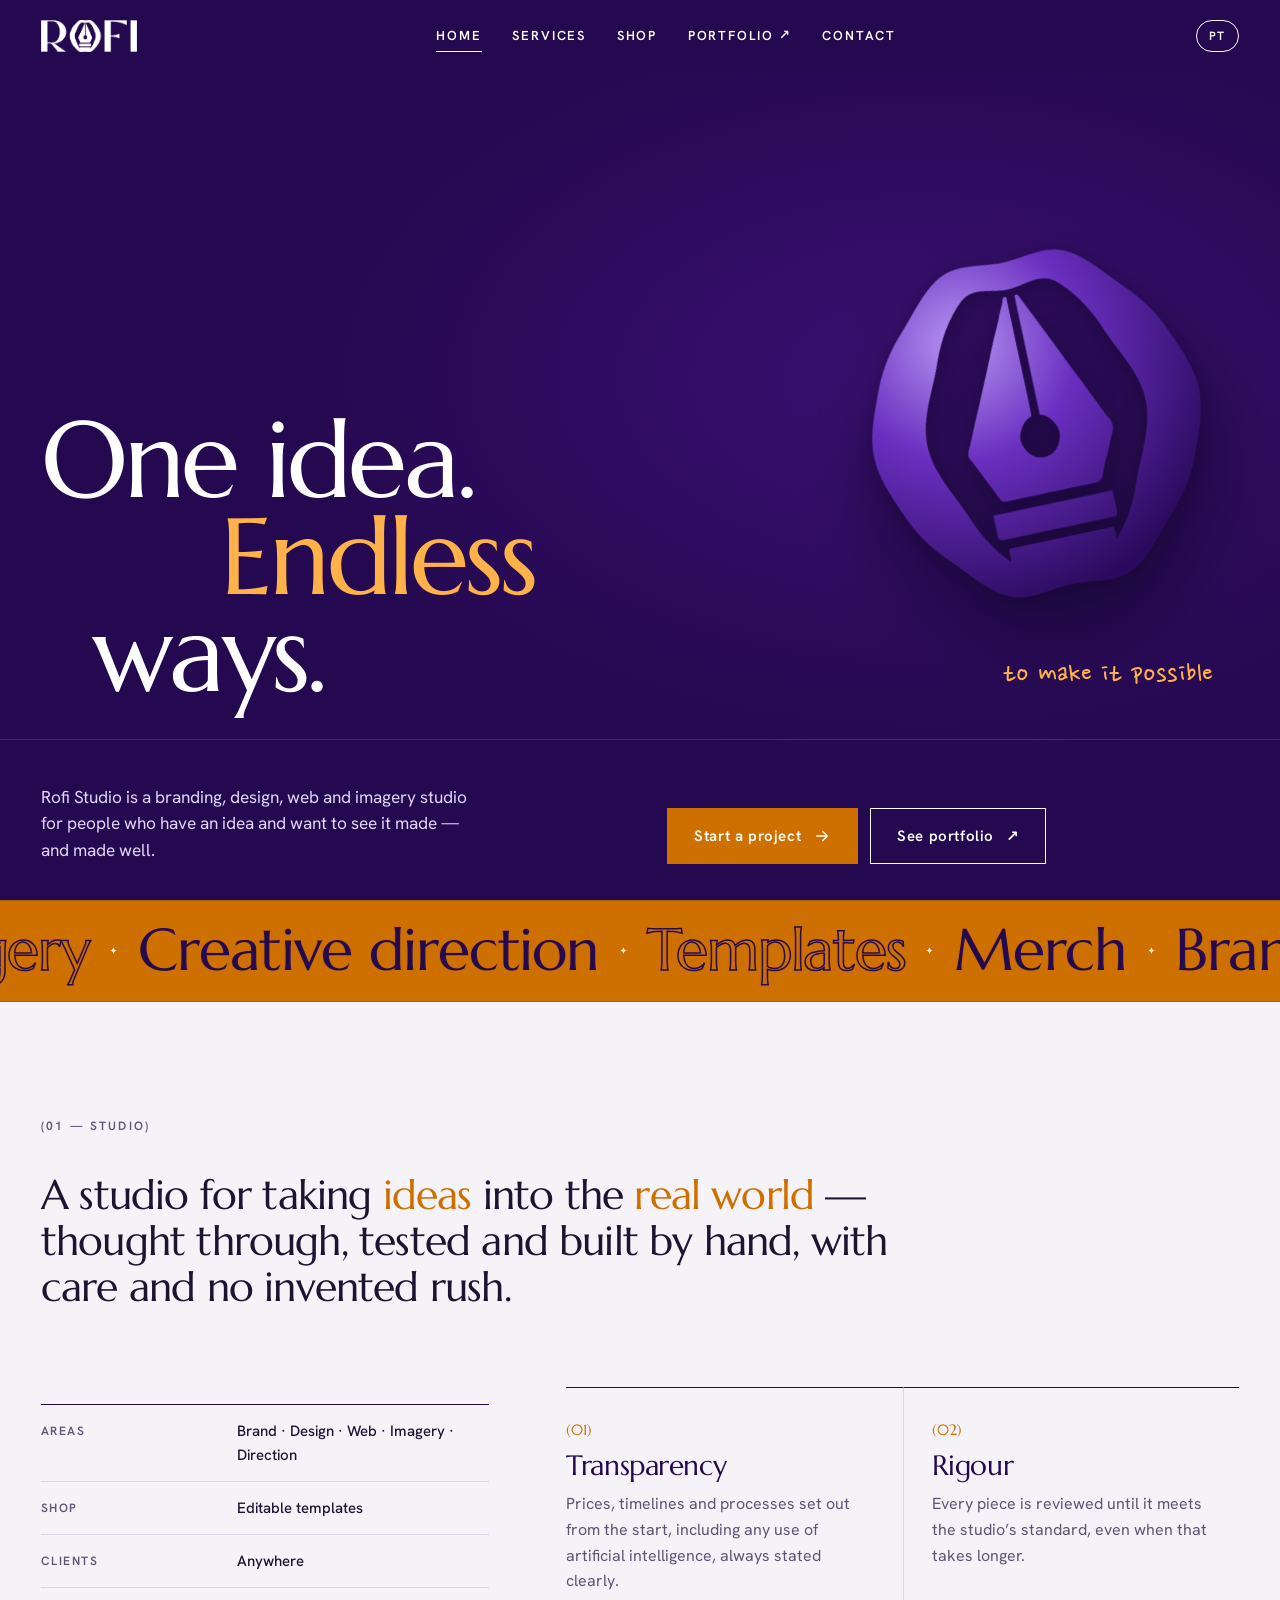
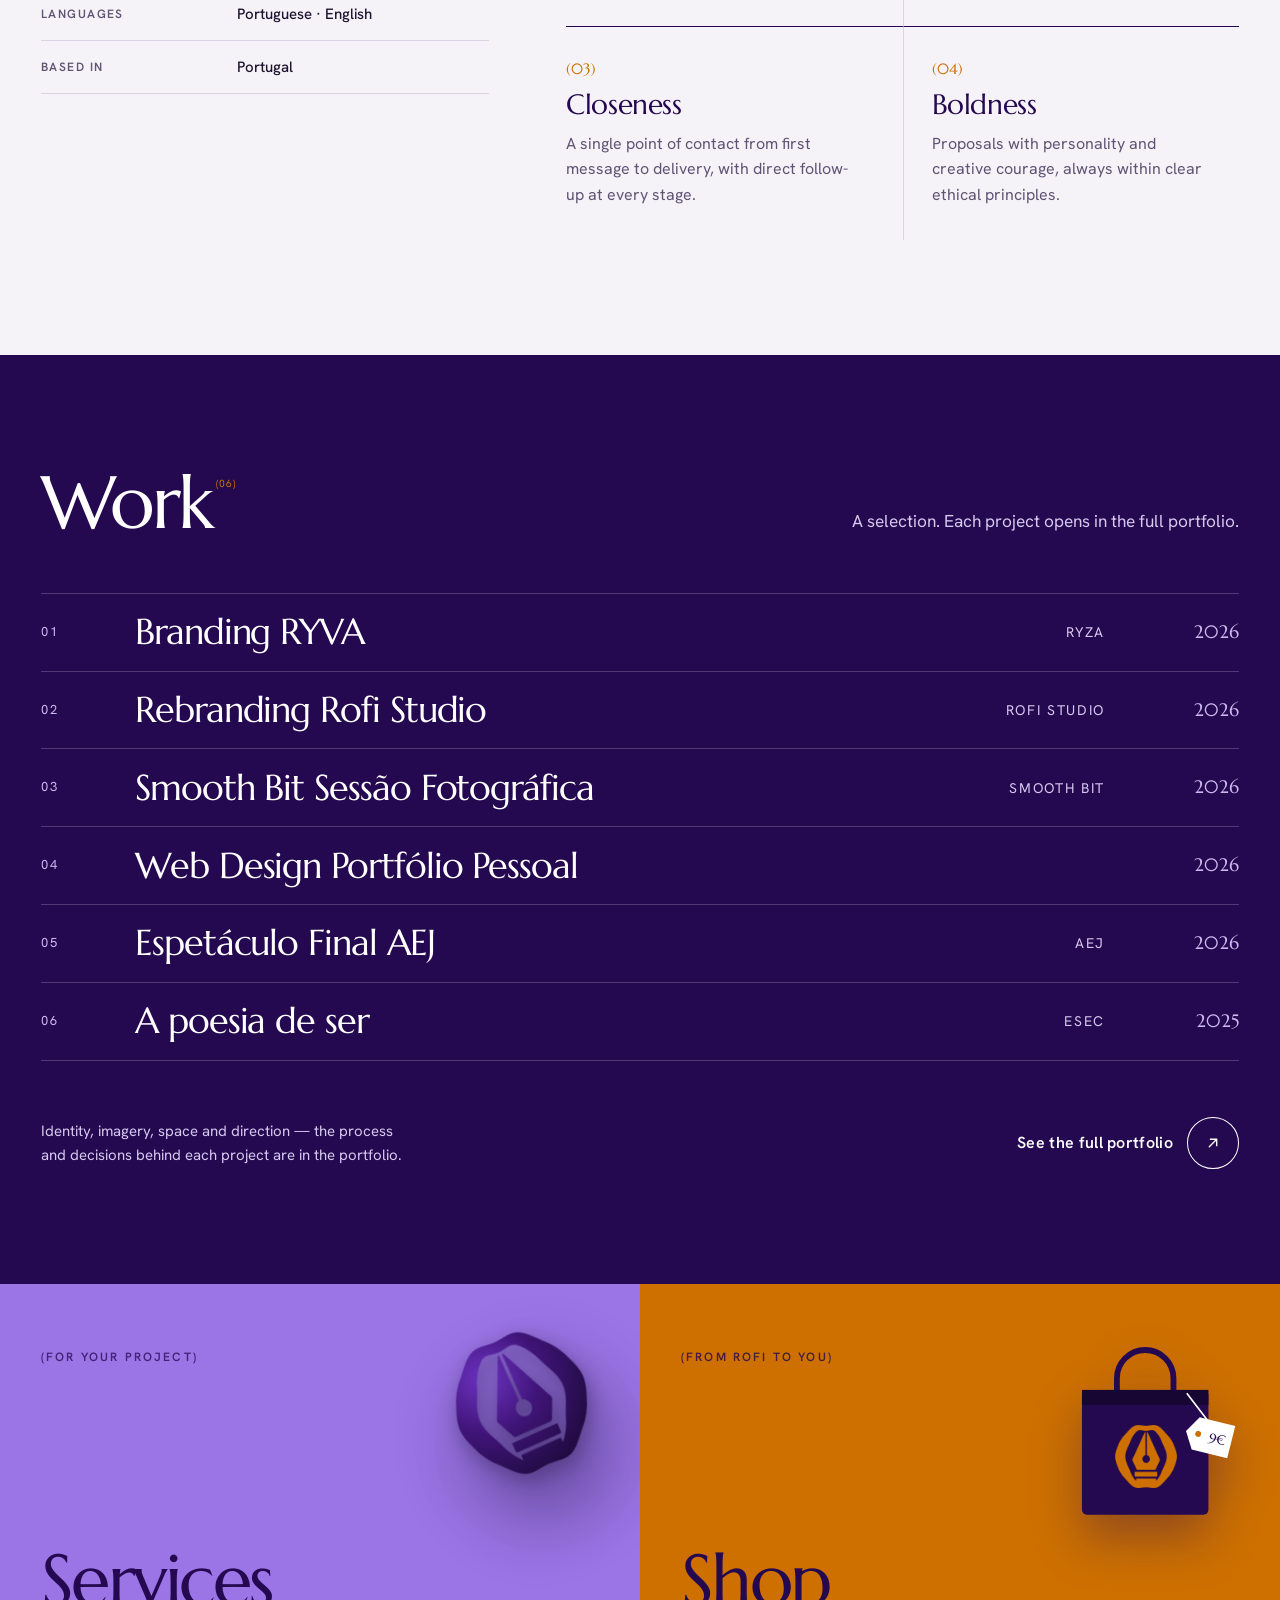
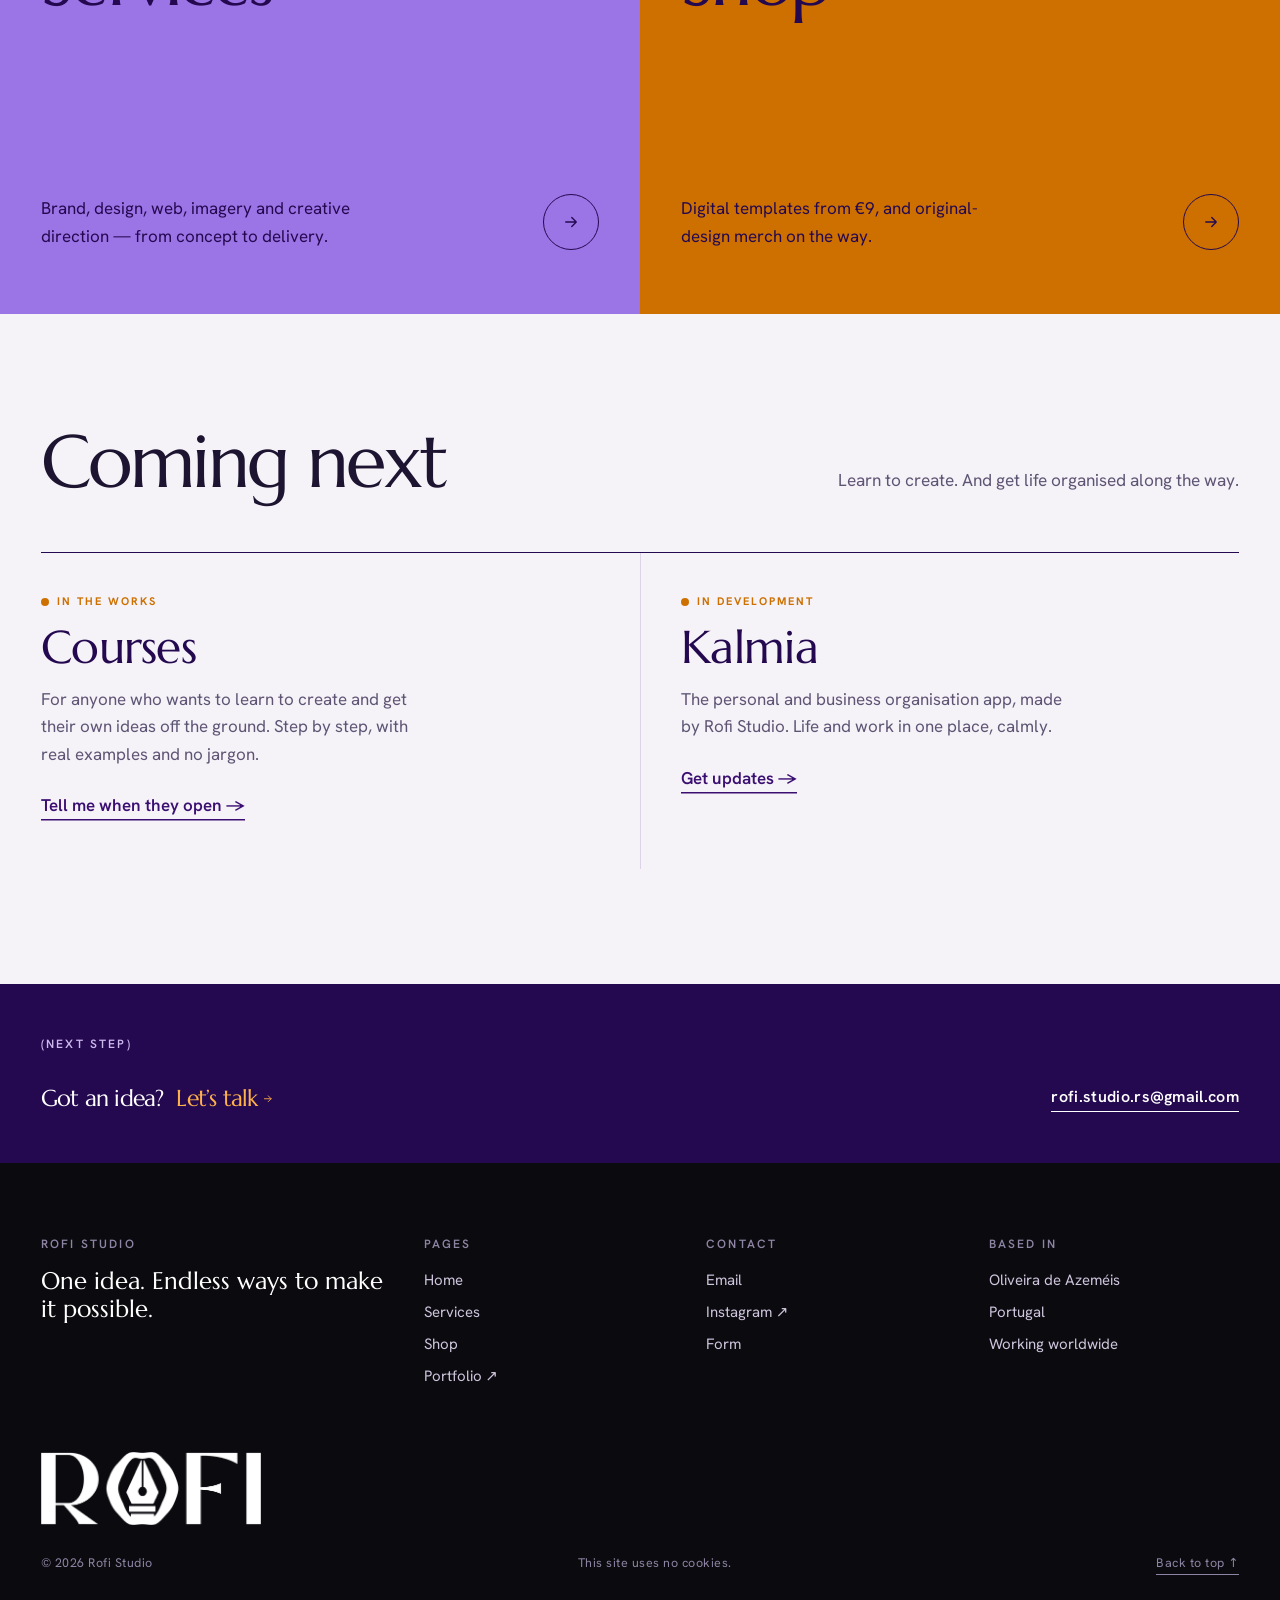
==== commit bca059af: "Favicon para o Google: favicon.ico na raiz e ícones de 48, 96 e 192 px com fundo Co-Authored-By: Cla" ====
--- a/index.html
+++ b/index.html
@@ -17,8 +17,10 @@
   <meta property="og:image" content="https://rofistudios.com/assets/og-image.jpg">
   <meta name="twitter:card" content="summary_large_image">
 
-  <link rel="icon" type="image/png" sizes="32x32" href="assets/favicon-32.png">
-  <link rel="icon" type="image/png" sizes="512x512" href="assets/icon-512.png">
+  <link rel="icon" href="/favicon.ico" sizes="any">
+  <link rel="icon" type="image/png" sizes="48x48" href="/assets/favicon-48.png">
+  <link rel="icon" type="image/png" sizes="96x96" href="/assets/favicon-96.png">
+  <link rel="icon" type="image/png" sizes="192x192" href="/assets/favicon-192.png">
   <link rel="apple-touch-icon" href="assets/apple-touch-icon.png">
   <script type="application/ld+json">
   {"@context":"https://schema.org","@graph":[
